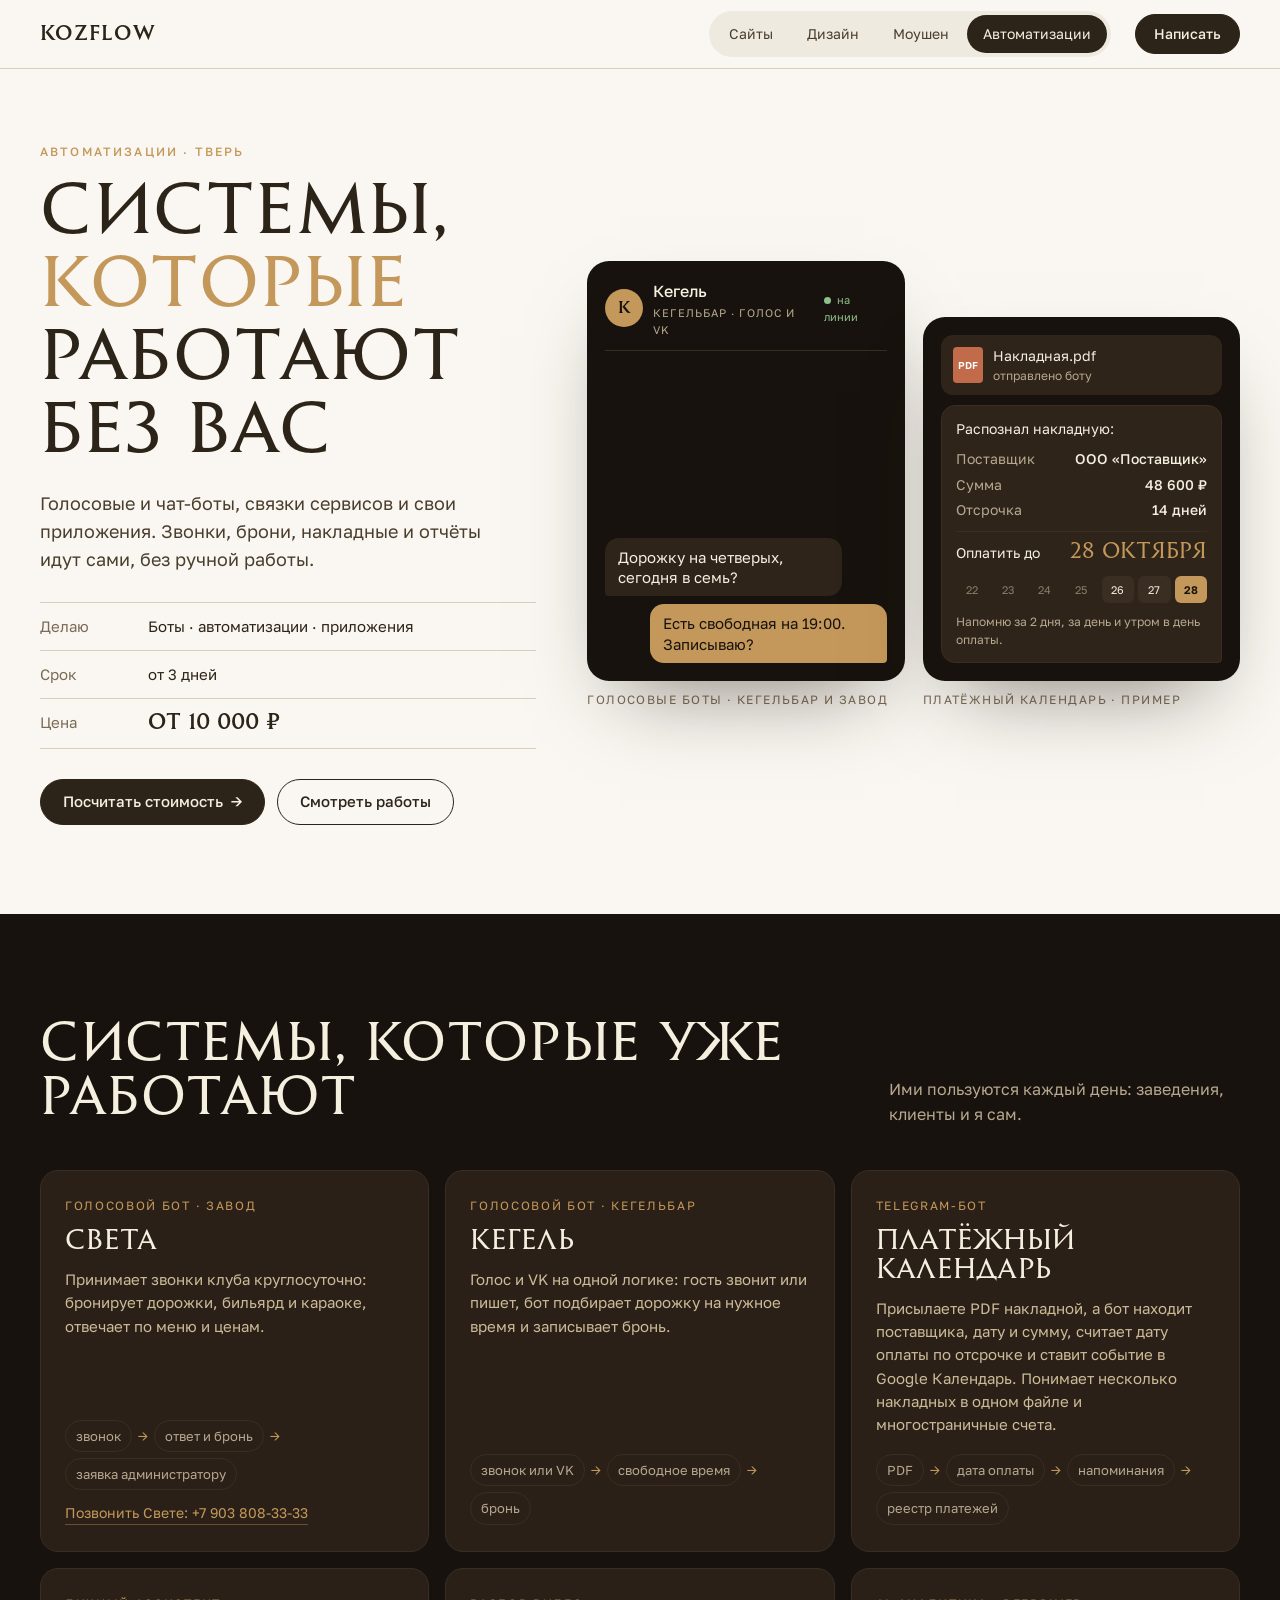
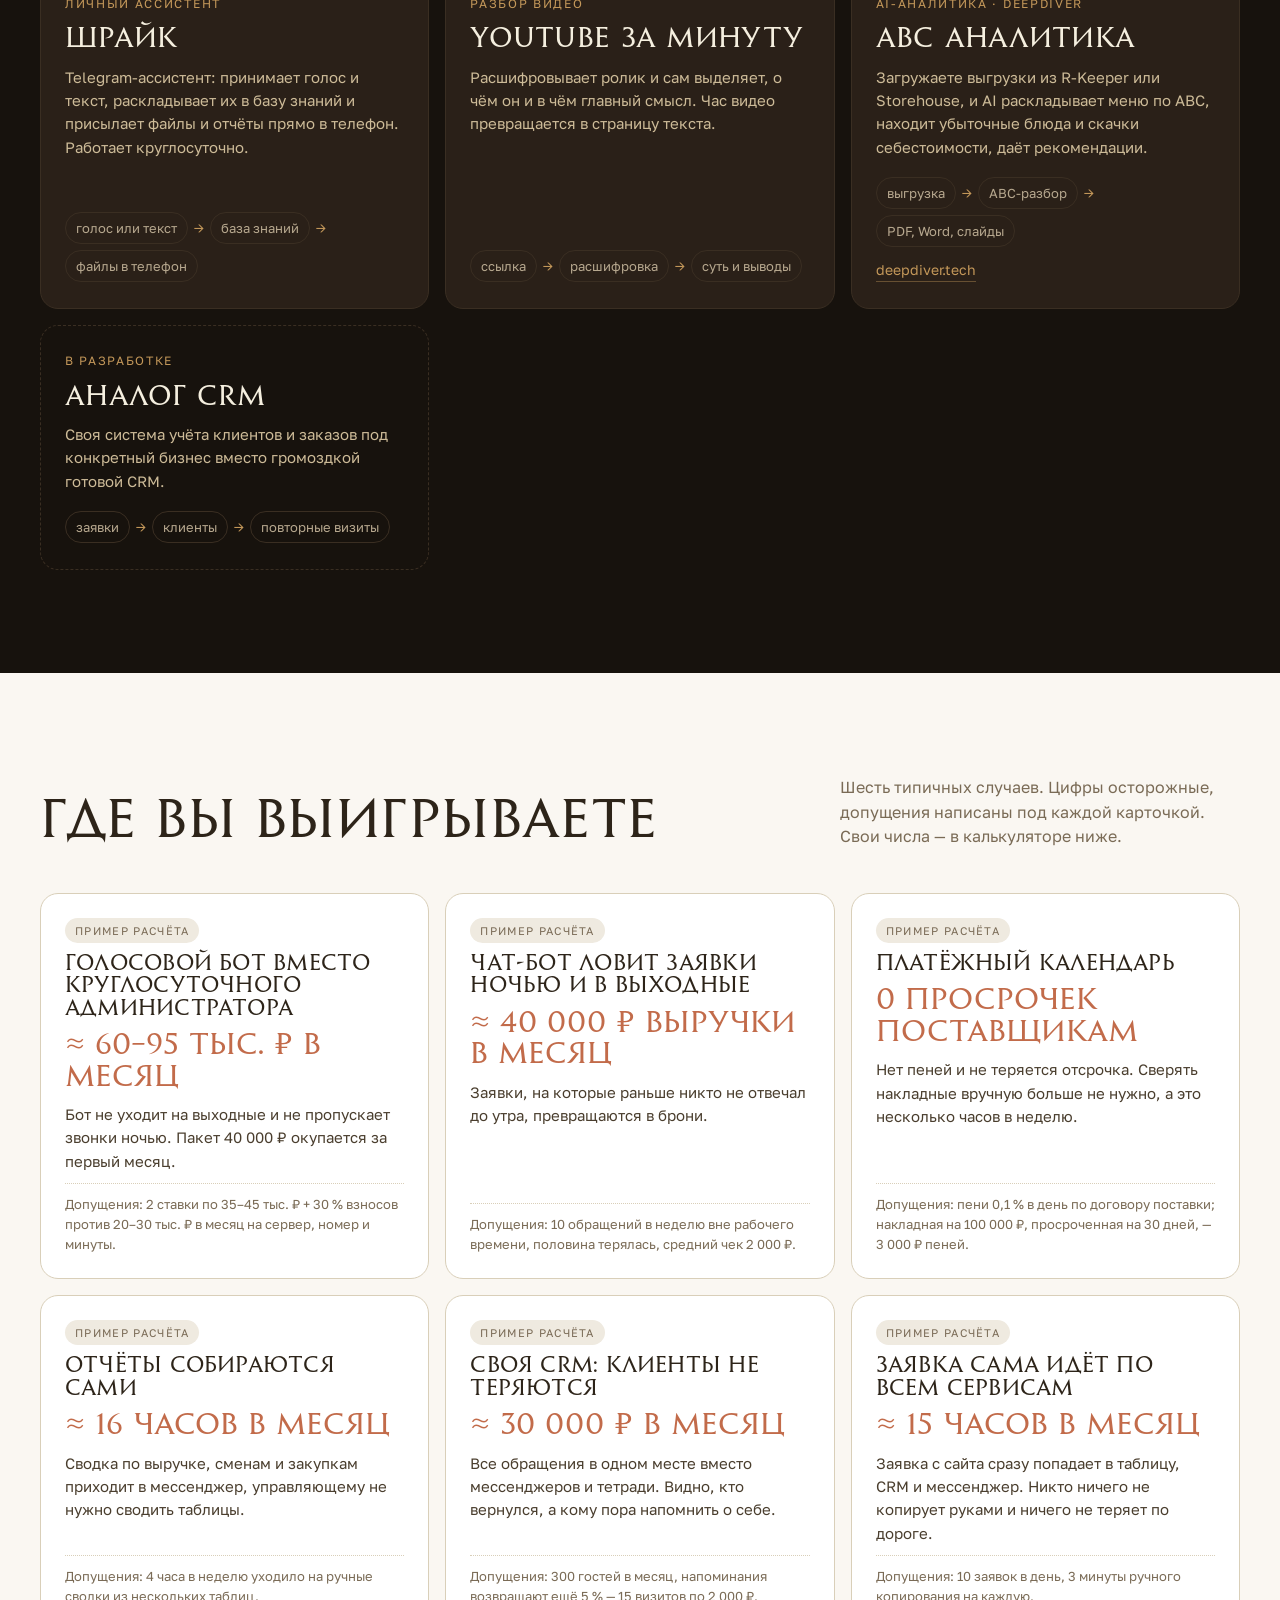
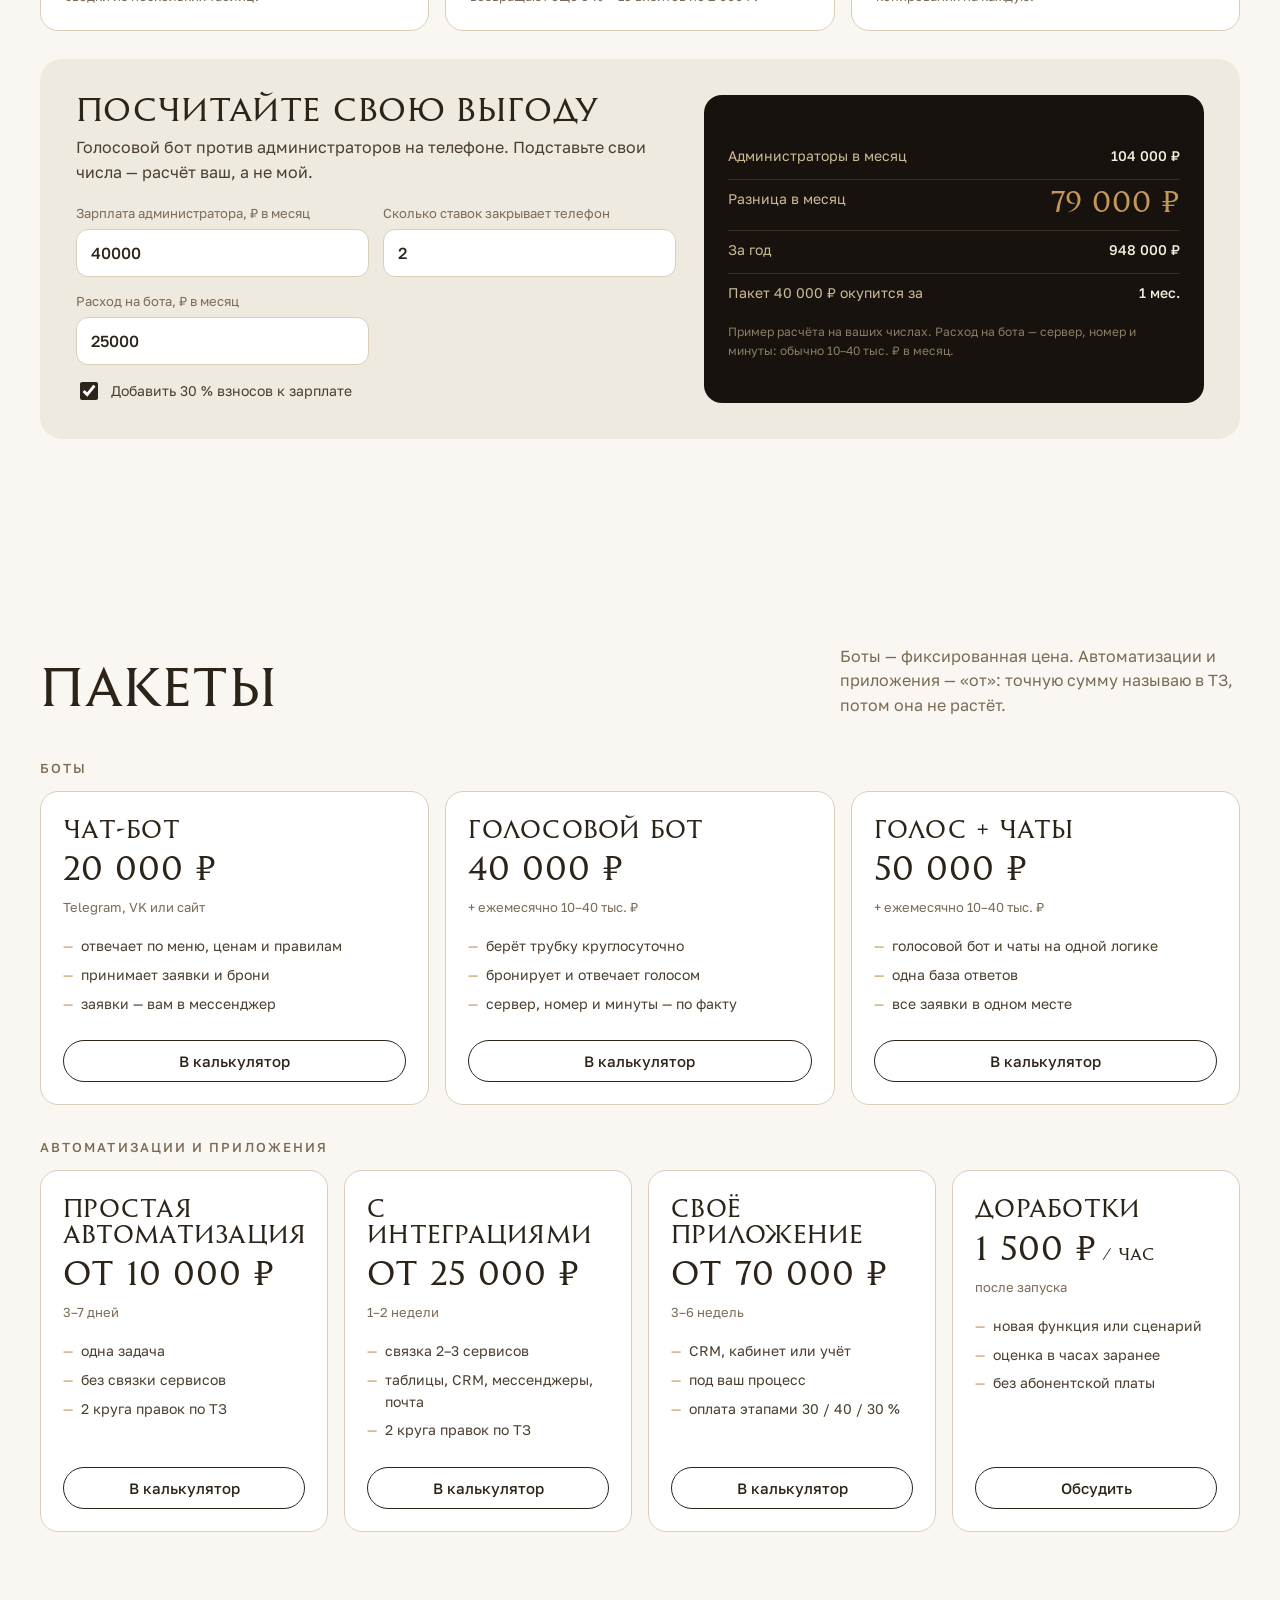
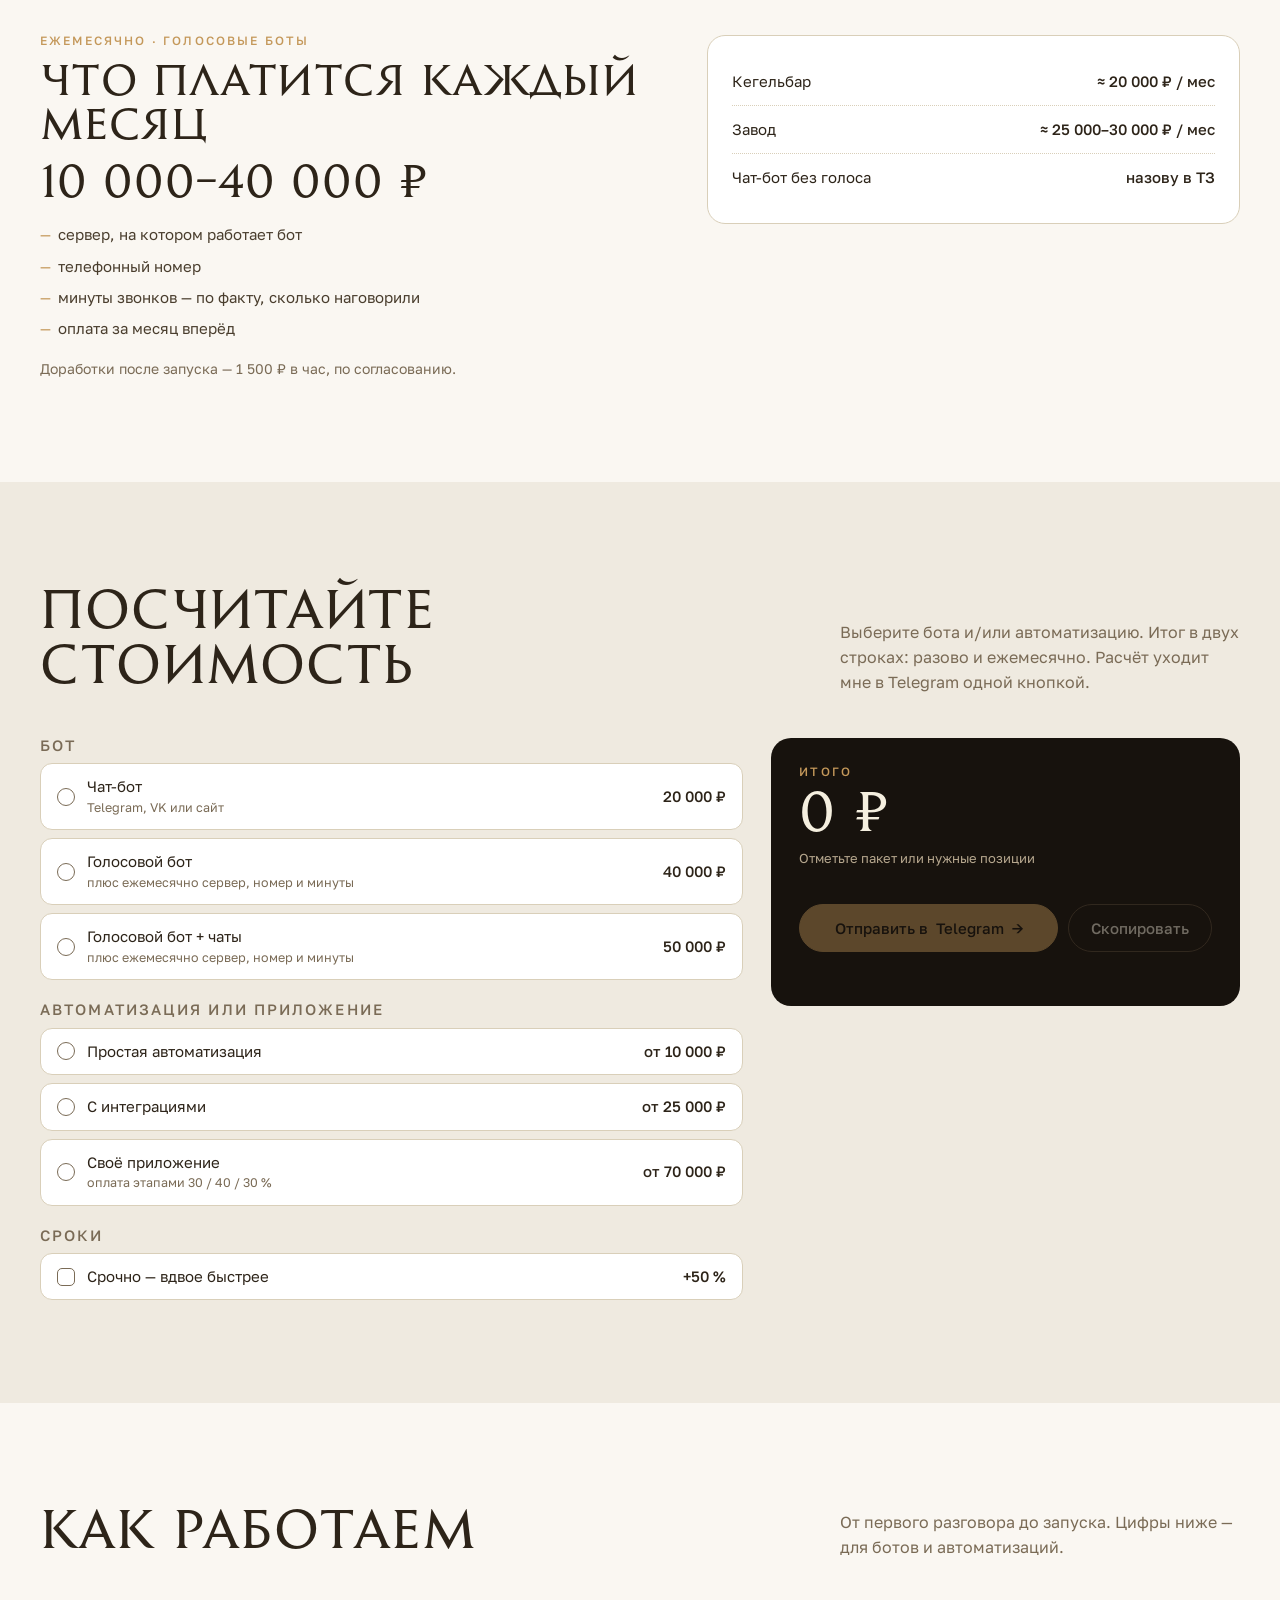
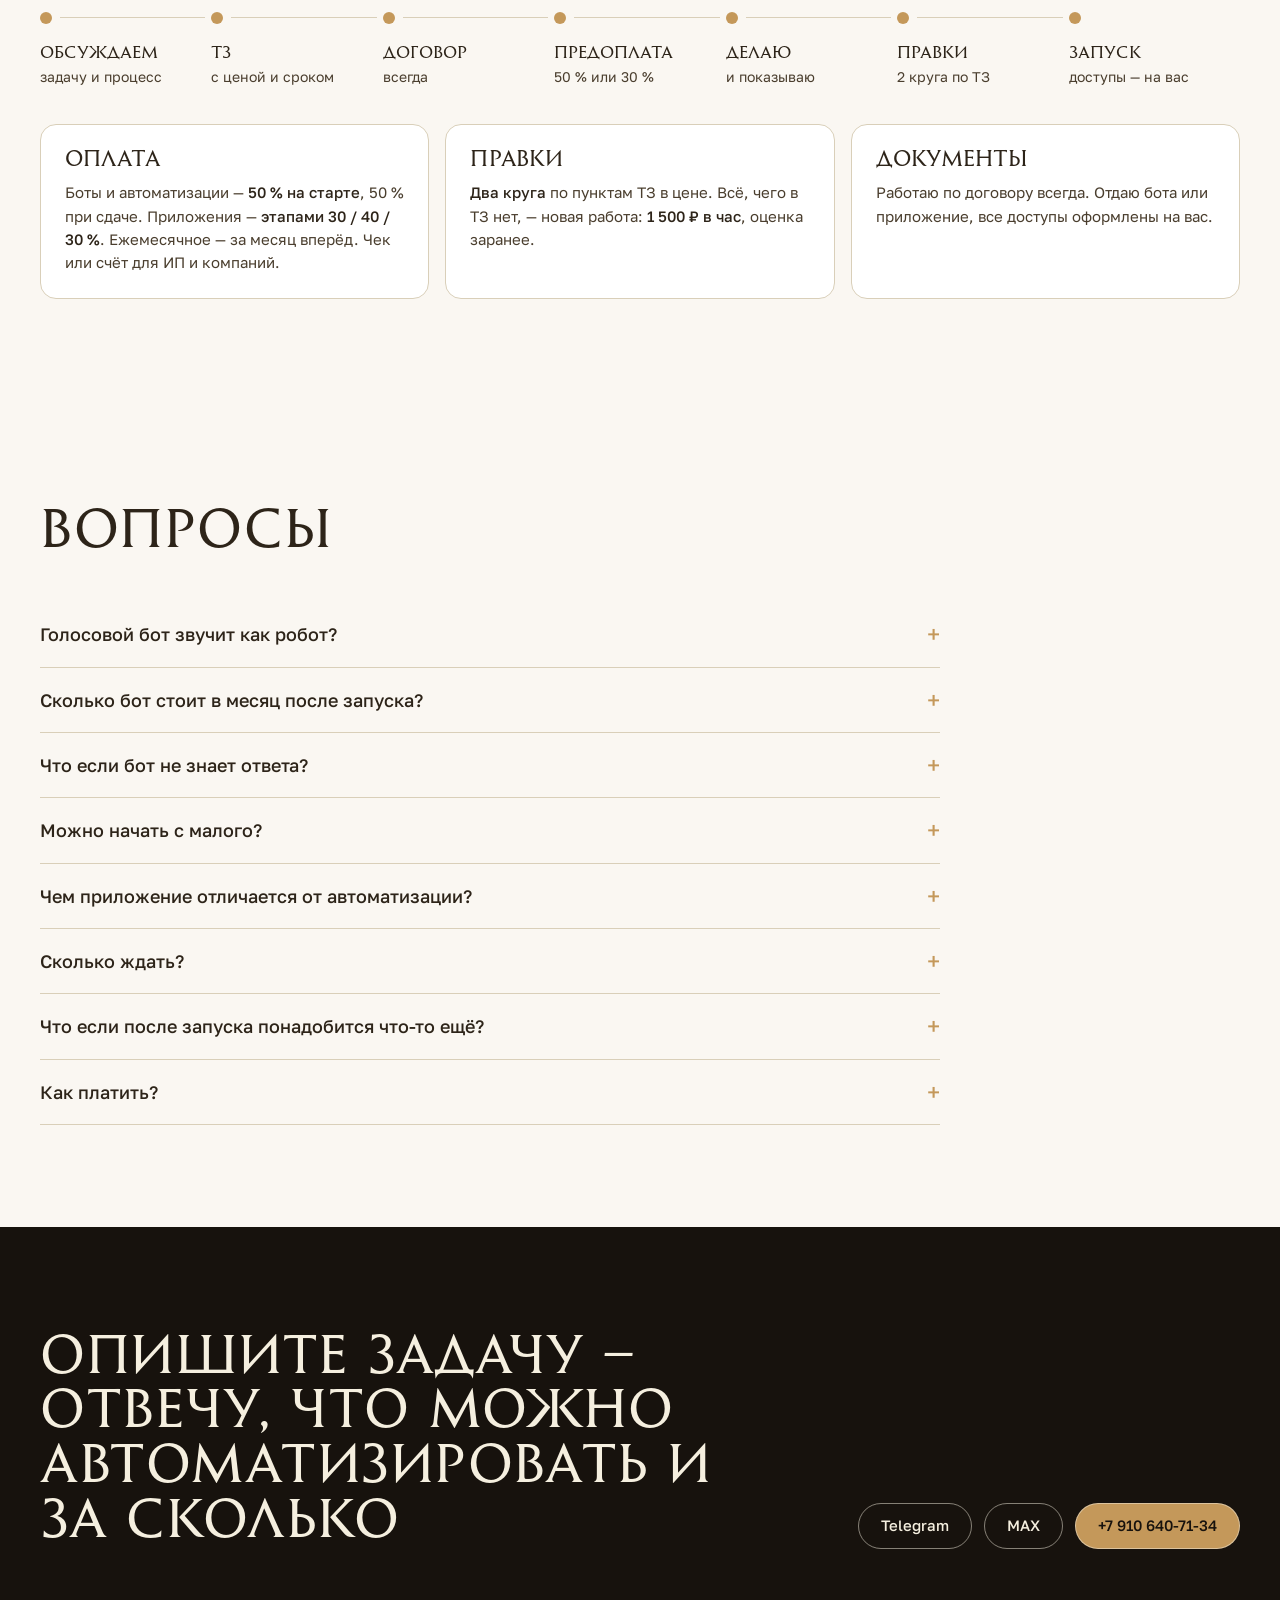
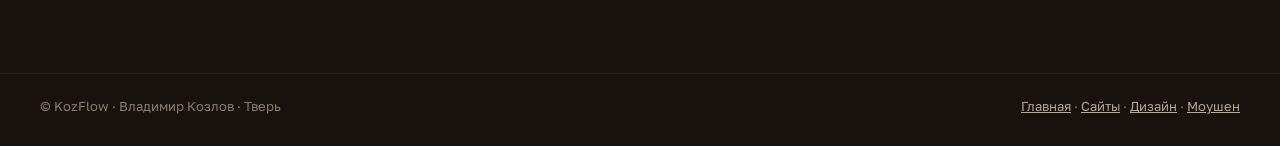
==== avtomatizacii.html @ 2e1e7a7a "feat(avtomatizacii): страница «Автоматизации» - первый экран: паспорт, живая переписка с ботом (Кеге" ====
<!doctype html>
<html lang="ru" class="no-js">
<head>
<meta charset="utf-8">
<meta name="viewport" content="width=device-width,initial-scale=1,viewport-fit=cover">
<title>Боты и автоматизации для бизнеса — KozFlow, Тверь</title>
<meta name="description" content="Чат-бот 20 000 ₽, голосовой бот 40 000 ₽, автоматизации от 10 000 ₽, своё приложение от 70 000 ₽. Примеры работ, расчёт выгоды и калькулятор стоимости.">
<meta name="theme-color" content="#FAF7F2">
<meta property="og:type" content="website">
<meta property="og:title" content="Автоматизации — KozFlow">
<meta property="og:description" content="Голосовые и чат-боты, связки сервисов и свои приложения. Цены и калькулятор.">
<meta property="og:locale" content="ru_RU">
<link rel="canonical" href="https://kozflow.ru/avtomatizacii">
<link rel="icon" href="assets/logo.webp">
<link rel="preconnect" href="https://fonts.googleapis.com">
<link rel="preconnect" href="https://fonts.gstatic.com" crossorigin>
<link rel="stylesheet" href="https://fonts.googleapis.com/css2?family=Golos+Text:wght@400;500;600&display=swap">
<link rel="stylesheet" href="css/price.css">
</head>
<body>

<header class="pg-top"><div class="wrap">
  <a class="pg-logo" href="/">KozFlow</a>
  <nav class="pg-tabs" aria-label="Услуги">
    <a href="/sayty">Сайты</a><a href="/dizayn">Дизайн</a><a href="/moushen">Моушен</a><a href="/avtomatizacii" aria-current="page">Автоматизации</a>
  </nav>
  <a class="btn fill" href="https://t.me/Vovka_Kozisss" target="_blank" rel="noopener">Написать</a>
</div></header>

<main>
<section class="pg-hero"><div class="wrap">
  <div>
    <div class="eyebrow rv">Автоматизации · Тверь</div>
    <h1 class="rv">Системы, <em>которые</em> работают без вас</h1>
    <p class="pg-lead rv">Голосовые и чат-боты, связки сервисов и свои приложения. Звонки, брони, накладные и отчёты идут сами, без ручной работы.</p>
    <dl class="pass rv">
      <div><dt>Делаю</dt><dd>Боты · автоматизации · приложения</dd></div>
      <div><dt>Срок</dt><dd>от 3 дней</dd></div>
      <div><dt>Цена</dt><dd><b>от 10 000 ₽</b></dd></div>
    </dl>
    <div class="pg-cta rv"><a class="btn fill" href="#calc">Посчитать стоимость <span class="ar">→</span></a><a class="btn" href="#works">Смотреть работы</a></div>
  </div>
  <div class="screens rv">
    <div>
      <div class="scr chat" data-chat aria-label="Пример разговора гостя с голосовым ботом">
        <div class="hd"><span class="av">К</span><span><span class="who">Кегель</span><span class="where">Кегельбар · голос и VK</span></span><span class="live">на линии</span></div>
        <div class="msgs" aria-live="off"></div>
<script type="application/json">
[
  { "who": "Кегель", "where": "Кегельбар · голос и VK", "m": [["q", "Дорожку на четверых, сегодня в семь?"], ["a", "Есть свободная на 19:00. Записываю?"], ["q", "Да"], ["a", "Готово! Ждём в 19:00."]] },
  { "who": "Света", "where": "Завод · голосовой бот", "m": [["q", "Бильярд на девять вечера, на двоих?"], ["a", "Стол свободен. Бронирую?"], ["q", "Да, спасибо"], ["a", "Готово, ждём в 21:00."]] }
]
</script>
      </div>
      <div class="scr-cap">Голосовые боты · Кегельбар и Завод</div>
    </div>
    <div>
      <div class="scr cal" aria-label="Пример ответа бота Платёжного календаря">
        <div class="file"><i>PDF</i><span>Накладная.pdf<small>отправлено боту</small></span></div>
        <div class="reply">
          Распознал накладную:
          <dl><dt>Поставщик</dt><dd>ООО «Поставщик»</dd><dt>Сумма</dt><dd>48 600 ₽</dd><dt>Отсрочка</dt><dd>14 дней</dd></dl>
          <div class="due"><span>Оплатить до</span><b>28 октября</b></div>
          <div class="mon"><span>22</span><span>23</span><span>24</span><span>25</span><span class="r">26</span><span class="r">27</span><span class="d">28</span></div>
          <div class="note">Напомню за 2 дня, за день и утром в день оплаты.</div>
        </div>
      </div>
      <div class="scr-cap">Платёжный календарь · пример</div>
    </div>
  </div>
</div></section>

<section class="pg-sec pg-works dark" id="works"><div class="wrap">
  <div class="sec-h"><h2 class="rv">Системы, которые уже работают</h2><p class="rv">Ими пользуются каждый день: заведения, клиенты и я сам.</p></div>
  <div class="wk">
    <article class="rv"><span class="tag">Голосовой бот · Завод</span><h3>Света</h3>
      <p>Принимает звонки клуба круглосуточно: бронирует дорожки, бильярд и караоке, отвечает по меню и ценам.</p>
      <div class="flow"><span>звонок</span><em>→</em><span>ответ и бронь</span><em>→</em><span>заявка администратору</span></div>
      <a class="lnk" href="tel:+79038083333">Позвонить Свете: +7 903 808-33-33</a></article>
    <article class="rv"><span class="tag">Голосовой бот · Кегельбар</span><h3>Кегель</h3>
      <p>Голос и VK на одной логике: гость звонит или пишет, бот подбирает дорожку на нужное время и записывает бронь.</p>
      <div class="flow"><span>звонок или VK</span><em>→</em><span>свободное время</span><em>→</em><span>бронь</span></div></article>
    <article class="rv"><span class="tag">Telegram-бот</span><h3>Платёжный календарь</h3>
      <p>Присылаете PDF накладной, а бот находит поставщика, дату и сумму, считает дату оплаты по отсрочке и ставит событие в Google Календарь. Понимает несколько накладных в одном файле и многостраничные счета.</p>
      <div class="flow"><span>PDF</span><em>→</em><span>дата оплаты</span><em>→</em><span>напоминания</span><em>→</em><span>реестр платежей</span></div></article>
    <article class="rv"><span class="tag">Личный ассистент</span><h3>Шрайк</h3>
      <p>Telegram-ассистент: принимает голос и текст, раскладывает их в базу знаний и присылает файлы и отчёты прямо в телефон. Работает круглосуточно.</p>
      <div class="flow"><span>голос или текст</span><em>→</em><span>база знаний</span><em>→</em><span>файлы в телефон</span></div></article>
    <article class="rv"><span class="tag">Разбор видео</span><h3>YouTube за минуту</h3>
      <p>Расшифровывает ролик и сам выделяет, о чём он и в чём главный смысл. Час видео превращается в страницу текста.</p>
      <div class="flow"><span>ссылка</span><em>→</em><span>расшифровка</span><em>→</em><span>суть и выводы</span></div></article>
    <article class="rv"><span class="tag">AI-аналитика · DeepDiver</span><h3>ABC Аналитика</h3>
      <p>Загружаете выгрузки из R-Keeper или Storehouse, и AI раскладывает меню по ABC, находит убыточные блюда и скачки себестоимости, даёт рекомендации.</p>
      <div class="flow"><span>выгрузка</span><em>→</em><span>ABC-разбор</span><em>→</em><span>PDF, Word, слайды</span></div>
      <a class="lnk" href="https://deepdiver.tech/" target="_blank" rel="noopener">deepdiver.tech</a></article>
    <article class="rv soon"><span class="tag">В разработке</span><h3>Аналог CRM</h3>
      <p>Своя система учёта клиентов и заказов под конкретный бизнес вместо громоздкой готовой CRM.</p>
      <div class="flow"><span>заявки</span><em>→</em><span>клиенты</span><em>→</em><span>повторные визиты</span></div></article>
  </div>
</div></section>

<section class="pg-sec pg-wins" id="wins"><div class="wrap">
  <div class="sec-h"><h2 class="rv">Где вы выигрываете</h2><p class="rv">Шесть типичных случаев. Цифры осторожные, допущения написаны под каждой карточкой. Свои числа — в калькуляторе ниже.</p></div>
  <div class="wins">
    <article class="rv"><span class="ex">пример расчёта</span><h3>Голосовой бот вместо круглосуточного администратора</h3>
      <div class="big">≈ 60–95 тыс. ₽ в месяц</div>
      <p>Бот не уходит на выходные и не пропускает звонки ночью. Пакет 40 000 ₽ окупается за первый месяц.</p>
      <div class="as">Допущения: 2 ставки по 35–45 тыс. ₽ + 30 % взносов против 20–30 тыс. ₽ в месяц на сервер, номер и минуты.</div></article>
    <article class="rv"><span class="ex">пример расчёта</span><h3>Чат-бот ловит заявки ночью и в выходные</h3>
      <div class="big">≈ 40 000 ₽ выручки в месяц</div>
      <p>Заявки, на которые раньше никто не отвечал до утра, превращаются в брони.</p>
      <div class="as">Допущения: 10 обращений в неделю вне рабочего времени, половина терялась, средний чек 2 000 ₽.</div></article>
    <article class="rv"><span class="ex">пример расчёта</span><h3>Платёжный календарь</h3>
      <div class="big">0 просрочек поставщикам</div>
      <p>Нет пеней и не теряется отсрочка. Сверять накладные вручную больше не нужно, а это несколько часов в неделю.</p>
      <div class="as">Допущения: пени 0,1 % в день по договору поставки; накладная на 100 000 ₽, просроченная на 30 дней, — 3 000 ₽ пеней.</div></article>
    <article class="rv"><span class="ex">пример расчёта</span><h3>Отчёты собираются сами</h3>
      <div class="big">≈ 16 часов в месяц</div>
      <p>Сводка по выручке, сменам и закупкам приходит в мессенджер, управляющему не нужно сводить таблицы.</p>
      <div class="as">Допущения: 4 часа в неделю уходило на ручные сводки из нескольких таблиц.</div></article>
    <article class="rv"><span class="ex">пример расчёта</span><h3>Своя CRM: клиенты не теряются</h3>
      <div class="big">≈ 30 000 ₽ в месяц</div>
      <p>Все обращения в одном месте вместо мессенджеров и тетради. Видно, кто вернулся, а кому пора напомнить о себе.</p>
      <div class="as">Допущения: 300 гостей в месяц, напоминания возвращают ещё 5 % — 15 визитов по 2 000 ₽.</div></article>
    <article class="rv"><span class="ex">пример расчёта</span><h3>Заявка сама идёт по всем сервисам</h3>
      <div class="big">≈ 15 часов в месяц</div>
      <p>Заявка с сайта сразу попадает в таблицу, CRM и мессенджер. Никто ничего не копирует руками и ничего не теряет по дороге.</p>
      <div class="as">Допущения: 10 заявок в день, 3 минуты ручного копирования на каждую.</div></article>
  </div>

  <form class="gain rv" id="gain" data-pack="40000" aria-label="Калькулятор выгоды от голосового бота">
    <div>
      <h3>Посчитайте свою выгоду</h3>
      <p style="color:var(--ink-soft)">Голосовой бот против администраторов на телефоне. Подставьте свои числа — расчёт ваш, а не мой.</p>
      <div class="fields">
        <label>Зарплата администратора, ₽ в месяц<input type="number" name="salary" min="0" step="1000" value="40000" inputmode="numeric"></label>
        <label>Сколько ставок закрывает телефон<input type="number" name="rates" min="0" step="0.5" value="2" inputmode="decimal"></label>
        <label>Расход на бота, ₽ в месяц<input type="number" name="bot" min="0" step="1000" value="25000" inputmode="numeric"></label>
        <label class="chk"><input type="checkbox" name="taxes" checked> Добавить 30 % взносов к зарплате</label>
      </div>
    </div>
    <div class="res" aria-live="polite">
      <div><span>Администраторы в месяц</span><b data-out="staff"></b></div>
      <div class="hl"><span>Разница в месяц</span><b data-out="month"></b></div>
      <div><span>За год</span><b data-out="year"></b></div>
      <div><span>Пакет 40 000 ₽ окупится за</span><b data-out="payback"></b></div>
      <small>Пример расчёта на ваших числах. Расход на бота — сервер, номер и минуты: обычно 10–40 тыс. ₽ в месяц.</small>
    </div>
  </form>
</div></section>

<section class="pg-sec pg-packs" id="packs"><div class="wrap">
  <div class="sec-h"><h2 class="rv">Пакеты</h2><p class="rv">Боты — фиксированная цена. Автоматизации и приложения — «от»: точную сумму называю в ТЗ, потом она не растёт.</p></div>
  <h3 class="pack-h first rv">Боты</h3>
  <div class="cards c3">
    <div class="card rv"><h3>Чат-бот</h3><div class="price">20 000 ₽</div><div class="meta">Telegram, VK или сайт</div>
      <ul><li>отвечает по меню, ценам и правилам</li><li>принимает заявки и брони</li><li>заявки — вам в мессенджер</li></ul>
      <a class="btn" href="#calc" data-pick="chatbot">В калькулятор</a></div>
    <div class="card rv"><h3>Голосовой бот</h3><div class="price">40 000 ₽</div><div class="meta">+ ежемесячно 10–40 тыс. ₽</div>
      <ul><li>берёт трубку круглосуточно</li><li>бронирует и отвечает голосом</li><li>сервер, номер и минуты — по факту</li></ul>
      <a class="btn" href="#calc" data-pick="voice">В калькулятор</a></div>
    <div class="card rv"><h3>Голос + чаты</h3><div class="price">50 000 ₽</div><div class="meta">+ ежемесячно 10–40 тыс. ₽</div>
      <ul><li>голосовой бот и чаты на одной логике</li><li>одна база ответов</li><li>все заявки в одном месте</li></ul>
      <a class="btn" href="#calc" data-pick="voicechat">В калькулятор</a></div>
  </div>
  <h3 class="pack-h rv">Автоматизации и приложения</h3>
  <div class="cards">
    <div class="card rv"><h3>Простая автоматизация</h3><div class="price">от 10 000 ₽</div><div class="meta">3–7 дней</div>
      <ul><li>одна задача</li><li>без связки сервисов</li><li>2 круга правок по ТЗ</li></ul>
      <a class="btn" href="#calc" data-pick="simple">В калькулятор</a></div>
    <div class="card rv"><h3>С интеграциями</h3><div class="price">от 25 000 ₽</div><div class="meta">1–2 недели</div>
      <ul><li>связка 2–3 сервисов</li><li>таблицы, CRM, мессенджеры, почта</li><li>2 круга правок по ТЗ</li></ul>
      <a class="btn" href="#calc" data-pick="integ">В калькулятор</a></div>
    <div class="card rv"><h3>Своё приложение</h3><div class="price">от 70 000 ₽</div><div class="meta">3–6 недель</div>
      <ul><li>CRM, кабинет или учёт</li><li>под ваш процесс</li><li>оплата этапами 30 / 40 / 30 %</li></ul>
      <a class="btn" href="#calc" data-pick="app">В калькулятор</a></div>
    <div class="card rv"><h3>Доработки</h3><div class="price">1 500 ₽<small> / час</small></div><div class="meta">после запуска</div>
      <ul><li>новая функция или сценарий</li><li>оценка в часах заранее</li><li>без абонентской платы</li></ul>
      <a class="btn" href="https://t.me/Vovka_Kozisss" target="_blank" rel="noopener">Обсудить</a></div>
  </div>
</div></section>

<section class="pg-sec pg-monthly" id="monthly" style="padding-top:0"><div class="wrap">
  <div class="monthly">
    <div class="rv">
      <div class="eyebrow">Ежемесячно · голосовые боты</div>
      <h2 style="font-size:clamp(30px,3.4vw,46px);margin:14px 0 12px">Что платится каждый месяц</h2>
      <div class="big">10 000–40 000 ₽</div>
      <ul><li>сервер, на котором работает бот</li><li>телефонный номер</li><li>минуты звонков — по факту, сколько наговорили</li><li>оплата за месяц вперёд</li></ul>
      <p class="pg-note">Доработки после запуска — 1 500 ₽ в час, по согласованию.</p>
    </div>
    <div class="ex-list rv">
      <div><span>Кегельбар</span><b>≈ 20 000 ₽ / мес</b></div>
      <div><span>Завод</span><b>≈ 25 000–30 000 ₽ / мес</b></div>
      <div><span>Чат-бот без голоса</span><b>назову в ТЗ</b></div>
    </div>
  </div>
</div></section>

<section class="pg-sec pg-calc" id="calc"><div class="wrap">
  <div class="sec-h"><h2 class="rv">Посчитайте стоимость</h2><p class="rv">Выберите бота и/или автоматизацию. Итог в двух строках: разово и ежемесячно. Расчёт уходит мне в Telegram одной кнопкой.</p></div>
  <div class="calc">
    <div class="calc-opts"></div>
    <aside class="total" aria-label="Итог расчёта"></aside>
  </div>
<script type="application/json" id="calc-config">
{
  "title": "Автоматизации",
  "items": [
    { "id": "chatbot", "group": "Бот", "name": "Чат-бот", "price": 20000, "kind": "package", "note": "Telegram, VK или сайт" },
    { "id": "voice", "group": "Бот", "name": "Голосовой бот", "price": 40000, "kind": "package", "monthly": { "min": 10000, "max": 40000 }, "note": "плюс ежемесячно сервер, номер и минуты" },
    { "id": "voicechat", "group": "Бот", "name": "Голосовой бот + чаты", "price": 50000, "kind": "package", "monthly": { "min": 10000, "max": 40000 }, "note": "плюс ежемесячно сервер, номер и минуты" },
    { "id": "simple", "group": "Автоматизация или приложение", "name": "Простая автоматизация", "price": 10000, "from": true, "kind": "package", "term": "3–7 дней" },
    { "id": "integ", "group": "Автоматизация или приложение", "name": "С интеграциями", "price": 25000, "from": true, "kind": "package", "term": "1–2 недели" },
    { "id": "app", "group": "Автоматизация или приложение", "name": "Своё приложение", "price": 70000, "from": true, "kind": "package", "term": "3–6 недель", "prepay": { "mode": "stages", "stagePct": 30 }, "note": "оплата этапами 30 / 40 / 30 %" },
    { "id": "urgent", "group": "Сроки", "name": "Срочно — вдвое быстрее", "price": 50, "kind": "percent" }
  ],
  "prepay": { "mode": "half" }
}
</script>
</div></section>

<section class="pg-sec pg-how" id="how"><div class="wrap">
  <div class="sec-h"><h2 class="rv">Как работаем</h2><p class="rv">От первого разговора до запуска. Цифры ниже — для ботов и автоматизаций.</p></div>
  <ol class="steps rv" style="padding:0;list-style:none">
    <li><b>Обсуждаем</b>задачу и процесс</li>
    <li><b>ТЗ</b>с ценой и сроком</li>
    <li><b>Договор</b>всегда</li>
    <li><b>Предоплата</b>50 % или 30 %</li>
    <li><b>Делаю</b>и показываю</li>
    <li><b>Правки</b>2 круга по ТЗ</li>
    <li><b>Запуск</b>доступы — на вас</li>
  </ol>
  <div class="trio">
    <div class="rv"><h3>Оплата</h3>Боты и автоматизации — <b>50 % на старте</b>, 50 % при сдаче. Приложения — <b>этапами 30 / 40 / 30 %</b>. Ежемесячное — за месяц вперёд. Чек или счёт для ИП и компаний.</div>
    <div class="rv"><h3>Правки</h3><b>Два круга</b> по пунктам ТЗ в цене. Всё, чего в ТЗ нет, — новая работа: <b>1 500 ₽ в час</b>, оценка заранее.</div>
    <div class="rv"><h3>Документы</h3>Работаю по договору всегда. Отдаю бота или приложение, все доступы оформлены на вас.</div>
  </div>
</div></section>

<section class="pg-sec pg-faq" id="faq"><div class="wrap">
  <div class="sec-h"><h2 class="rv">Вопросы</h2></div>
  <div class="faq rv">
    <details><summary>Голосовой бот звучит как робот?</summary><p>Проще послушать: позвоните Свете, боту Завода, по номеру +7 903 808-33-33. Она отвечает так же, как отвечает гостям каждый день.</p></details>
    <details><summary>Сколько бот стоит в месяц после запуска?</summary><p>Голосовому нужны сервер, номер и минуты звонков: 10–40 тыс. ₽ в месяц, по факту разговоров. У Кегельбара выходит около 20 000 ₽, у Завода 25–30 тыс. Для чат-бота расход меньше, точную цифру назову в ТЗ.</p></details>
    <details><summary>Что если бот не знает ответа?</summary><p>Бот отвечает по базе, которую мы собираем вместе: меню, цены, правила брони. Чего в базе нет, то он не выдумывает, а записывает контакт гостя и передаёт вам.</p></details>
    <details><summary>Можно начать с малого?</summary><p>Да. Простая автоматизация стоит от 10 000 ₽ за одну задачу. Когда она заработает, можно достраивать следующую.</p></details>
    <details><summary>Чем приложение отличается от автоматизации?</summary><p>Автоматизация связывает сервисы, которые у вас уже есть: таблицы, CRM, мессенджеры, почту. Приложение же даёт свою систему с интерфейсом: кабинет, учёт, CRM. Поэтому оно дольше, дороже и оплачивается этапами.</p></details>
    <details><summary>Сколько ждать?</summary><p>Простая автоматизация — 3–7 дней, с интеграциями — 1–2 недели, своё приложение — 3–6 недель. Точный срок пишу в ТЗ.</p></details>
    <details><summary>Что если после запуска понадобится что-то ещё?</summary><p>Доработки стоят 1 500 ₽ в час. Перед работой называю, сколько часов займёт, абонентской платы за них нет.</p></details>
    <details><summary>Как платить?</summary><p>За ботов и автоматизации платите половину на старте и половину при сдаче, за приложение — тремя этапами: 30, 40 и 30 %. Договор заключаем всегда, ежемесячные расходы оплачиваются за месяц вперёд.</p></details>
  </div>
</div></section>

<section class="pg-sec pg-contact dark" id="contact"><div class="wrap">
  <h2 class="rv">Опишите задачу — отвечу, что можно автоматизировать и за сколько</h2>
  <div class="acts rv">
    <a class="btn" href="https://t.me/Vovka_Kozisss" target="_blank" rel="noopener">Telegram</a>
    <a class="btn" href="https://max.ru/u/f9LHodD0cOJoJGpSL33th8fRBsgIyN5HT7tEYYQwDxlcfIcouNZKYDbA02k" target="_blank" rel="noopener">MAX</a>
    <a class="btn gold" href="tel:+79106407134">+7 910 640-71-34</a>
  </div>
</div></section>
</main>

<footer class="pg-foot"><div class="wrap">
  <span>© KozFlow · Владимир Козлов · Тверь</span>
  <span><a href="/">Главная</a> · <a href="/sayty">Сайты</a> · <a href="/dizayn">Дизайн</a> · <a href="/moushen">Моушен</a></span>
</div></footer>

<script type="module" src="js/price.js"></script>
</body>
</html>
---- css/price.css ----
/* price.css — общий каркас страниц услуг (/moushen, /avtomatizacii, /sayty, /dizayn).
   Палитра и шрифт — как у новой главной (hero-v3). Разметка: см. moushen.html. */

@font-face{font-family:'STRome';src:url('../assets/fonts/STRomeTrial-Light.otf') format('opentype');font-weight:300;font-display:swap}
@font-face{font-family:'STRome';src:url('../assets/fonts/STRomeTrial-Regular.otf') format('opentype');font-weight:400;font-display:swap}
@font-face{font-family:'STRome';src:url('../assets/fonts/STRomeTrial-Medium.otf') format('opentype');font-weight:500;font-display:swap}

:root{
  --bg:#FAF7F2; --bg-alt:#EFEAE0; --ink:#2D2419; --ink-soft:#4A3E2E; --ink-mute:#7A6B56; --line:#D9CFB9;
  --gold:#C4985A; --terracotta:#C26B4A; --cream:#F5EFDF; --night:#17120D; --night-2:#2A2018;
  --ease:cubic-bezier(.16,1,.3,1); --pad:clamp(16px,3.2vw,40px); --max:1280px;
  --disp:'STRome',Georgia,serif; --text:'Golos Text',system-ui,-apple-system,'Segoe UI',sans-serif;
}
*,*::before,*::after{box-sizing:border-box}
html{scroll-behavior:smooth;scroll-padding-top:88px}
html,body{overflow-x:clip}
body{margin:0;background:var(--bg);color:var(--ink);font:16px/1.55 var(--text);-webkit-font-smoothing:antialiased}
h1,h2,h3,p,dl,dd,ul,figure{margin:0}
ul{padding:0;list-style:none}
a{color:inherit}
img,video{display:block;max-width:100%}
.wrap{max-width:var(--max);margin:0 auto;padding:0 var(--pad)}
.disp,h1,h2,h3{font-family:var(--disp);font-weight:400;text-transform:uppercase;letter-spacing:.01em;line-height:1.02}
.eyebrow{font:500 12px/1 var(--text);letter-spacing:.18em;text-transform:uppercase;color:var(--gold)}
:focus-visible{outline:2px solid var(--gold);outline-offset:3px}

/* ── кнопки ── */
.btn{display:inline-flex;align-items:center;justify-content:center;gap:8px;min-height:46px;padding:0 22px;border-radius:999px;
  border:1px solid currentColor;background:none;color:inherit;font:500 15px/1 var(--text);text-decoration:none;cursor:pointer;
  transition:background .3s var(--ease),color .3s var(--ease),transform .3s var(--ease),border-color .3s var(--ease)}
.btn:hover{transform:translateY(-2px)}
.btn.fill{background:var(--ink);border-color:var(--ink);color:var(--cream)}
.btn.gold{background:var(--gold);border-color:var(--gold);color:var(--night)}
.btn[disabled]{opacity:.4;pointer-events:none}
.btn .ar{transition:transform .3s var(--ease)}
.btn:hover .ar{transform:translateX(3px)}

/* ── шапка ── */
.pg-top{position:sticky;top:0;z-index:20;background:rgba(250,247,242,.9);-webkit-backdrop-filter:blur(10px);backdrop-filter:blur(10px);border-bottom:1px solid var(--line)}
.pg-top .wrap{display:flex;align-items:center;gap:24px;height:68px}
.pg-logo{font:500 21px/1 var(--disp);letter-spacing:.06em;text-decoration:none;text-transform:uppercase}
.pg-tabs{display:flex;gap:2px;margin-left:auto;padding:4px;border-radius:999px;background:var(--bg-alt)}
.pg-tabs a{padding:8px 16px;border-radius:999px;font-size:14px;color:var(--ink-soft);text-decoration:none;white-space:nowrap;transition:background .3s var(--ease),color .3s var(--ease)}
.pg-tabs a:hover{color:var(--ink)}
.pg-tabs a[aria-current="page"]{background:var(--ink);color:var(--cream)}
.pg-top .btn{min-height:40px;padding:0 18px;font-size:14px}

/* ── первый экран ── */
.pg-hero{padding:clamp(40px,6vw,80px) 0 clamp(56px,7vw,96px)}
.pg-hero .wrap{display:grid;grid-template-columns:minmax(0,.95fr) minmax(0,1.25fr);gap:clamp(32px,4vw,64px);align-items:center}
.pg-hero h1{font-size:clamp(46px,5.6vw,86px);margin:18px 0 0}
.pg-hero h1 em{font-style:normal;color:var(--gold)}
.pg-lead{max-width:470px;margin:22px 0 28px;font-size:18px;color:var(--ink-soft)}
dl.pass{max-width:500px;margin-bottom:30px;border-top:1px solid var(--line)}
dl.pass div{display:grid;grid-template-columns:96px 1fr;gap:12px;padding:12px 0;border-bottom:1px solid var(--line);font-size:15px}
dl.pass dt{color:var(--ink-mute)}
dl.pass dd b{font:500 22px/1.1 var(--disp)}
.pg-cta{display:flex;flex-wrap:wrap;gap:12px}

/* сцена первого экрана: каждый ролик в своей пропорции, без обрезки */
.stage{display:flex;justify-content:flex-end;align-items:flex-end;gap:clamp(14px,1.6vw,22px)}
.stage figure{position:relative;flex:0 0 auto}
.stage .clip{width:100%;height:100%;border-radius:20px;overflow:hidden;background:var(--night-2);box-shadow:0 40px 80px -34px rgba(45,36,25,.55)}
.stage video,.stage img{width:100%;height:100%;object-fit:contain}
.stage figcaption{position:absolute;left:2px;top:calc(100% + 10px);font-size:12px;letter-spacing:.12em;text-transform:uppercase;color:var(--ink-mute);white-space:nowrap}
.stage .tall{height:min(620px,74vh);aspect-ratio:var(--a)}
.stage .tall figcaption{top:auto;bottom:calc(100% + 10px)}
.stage .wide{width:min(340px,24vw);aspect-ratio:var(--a);margin-bottom:10%}

/* ── секции: общее ── */
.pg-sec{padding:clamp(64px,8vw,104px) 0}
.sec-h{display:flex;justify-content:space-between;align-items:flex-end;gap:24px 48px;margin-bottom:clamp(28px,3.4vw,44px)}
.sec-h h2{font-size:clamp(34px,4.2vw,58px)}
.sec-h p{max-width:400px;color:var(--ink-mute)}
.dark{background:var(--night);color:var(--cream)}
.dark .sec-h p{color:#B7A88F}

/* ── работы: ряды одной высоты, ширина по пропорции (flex-grow = w/h) ── */
.pg-works .rows{display:grid;gap:18px}
.pg-works .row{display:flex;gap:18px}
.w{position:relative;flex:calc(var(--a)) 1 0;aspect-ratio:var(--a);min-width:0;border-radius:18px;overflow:hidden;background:var(--night-2);margin:0}
.pg-works .row{align-items:flex-start}
.w video,.w img{position:absolute;inset:0;width:100%;height:100%;object-fit:contain}
.w figcaption{position:absolute;inset:auto 0 0 0;display:flex;justify-content:space-between;align-items:flex-end;gap:12px;padding:48px 18px 16px;
  background:linear-gradient(transparent,rgba(10,7,4,.86));font-size:13px;color:#CDBB98;pointer-events:none}
.w figcaption b{display:block;font:400 21px/1.05 var(--disp);text-transform:uppercase;color:var(--cream)}
.w figcaption .pr{flex:none;font:500 15px/1.2 var(--disp);color:var(--gold);white-space:nowrap}
.play{position:absolute;inset:0;display:none;place-items:center;border:0;background:rgba(10,7,4,.25);color:var(--cream);cursor:pointer;font-size:28px}
.paused .play{display:grid}
.stage .clip{position:relative}
.w.txt{display:flex;flex-direction:column;justify-content:space-between;gap:16px;padding:clamp(22px,2.4vw,32px);background:var(--night-2);border:1px solid #3A2E22}
.w.txt h3{font-size:clamp(24px,2.4vw,34px);color:var(--cream)}
.w.txt p{color:#B7A88F;font-size:15px}
.w.txt .btn{align-self:flex-start;border-color:var(--gold);color:var(--gold)}

/* ── пакеты ── */
.cards{display:grid;grid-template-columns:repeat(var(--cols,4),minmax(0,1fr));gap:16px}
.card{position:relative;display:flex;flex-direction:column;gap:10px;padding:26px 22px 22px;border:1px solid var(--line);border-radius:18px;background:#fff;
  transition:transform .45s var(--ease),box-shadow .45s var(--ease)}
.card:hover{transform:translateY(-6px);box-shadow:0 28px 56px -28px rgba(45,36,25,.28)}
.card h3{font-size:25px}
.card .price{font:400 34px/1 var(--disp)}
.card .meta{font-size:13px;color:var(--ink-mute)}
.card ul{display:grid;gap:7px;margin:8px 0 16px;font-size:14px;color:var(--ink-soft)}
.card li{padding-left:18px;position:relative}
.card li::before{content:'—';position:absolute;left:0;color:var(--gold)}
.card .btn{margin-top:auto;min-height:42px}

/* ── допы ── */
.pg-extras{padding-top:0}
.acc{border-top:1px solid var(--line)}
.acc details{border-bottom:1px solid var(--line)}
.acc summary{display:flex;justify-content:space-between;align-items:baseline;gap:16px;padding:20px 0;cursor:pointer;list-style:none;
  font:400 22px/1.1 var(--disp);text-transform:uppercase}
.acc summary::-webkit-details-marker{display:none}
.acc summary small{font:14px/1.3 var(--text);text-transform:none;color:var(--ink-mute);text-align:right}
.acc summary::after{content:'+';flex:none;font:300 26px/1 var(--text);color:var(--gold);transition:transform .35s var(--ease)}
.acc details[open] summary::after{transform:rotate(45deg)}
.acc summary .t{flex:1}
.lines{display:grid;grid-template-columns:1fr 1fr;gap:0 48px;padding:0 0 22px}
.lines div{display:flex;justify-content:space-between;gap:16px;padding:10px 0;border-bottom:1px dotted var(--line);font-size:15px}
.lines b{font-weight:500;white-space:nowrap}
.pg-note{margin-top:18px;font-size:14px;color:var(--ink-mute)}

/* ── калькулятор ── */
.pg-calc{background:var(--bg-alt)}
.calc{display:grid;grid-template-columns:minmax(0,1.5fr) minmax(0,1fr);gap:28px;align-items:start}
.calc-opts{display:grid;grid-template-columns:minmax(0,1fr);gap:22px}
.calc-group h3{margin-bottom:10px;font-size:15px;font-family:var(--text);font-weight:500;letter-spacing:.14em;color:var(--ink-mute)}
.calc-list{display:grid;gap:8px}
.opt{display:flex;align-items:center;gap:12px;width:100%;padding:13px 16px;border:1px solid var(--line);border-radius:12px;background:#fff;
  font:15px/1.3 var(--text);color:var(--ink);text-align:left;cursor:pointer;transition:border-color .25s,box-shadow .25s}
.opt:hover{border-color:var(--ink-mute)}
.opt .mk{flex:none;width:18px;height:18px;border:1.5px solid var(--ink-mute);border-radius:50%;transition:background .2s,border-color .2s}
.opt.box .mk{border-radius:5px}
.opt .nm{flex:1}
.opt .pr{flex:none;font-weight:500;white-space:nowrap}
.opt[aria-pressed="true"]{border-color:var(--ink);box-shadow:inset 0 0 0 1px var(--ink)}
.opt[aria-pressed="true"] .mk{background:var(--ink);border-color:var(--ink);box-shadow:inset 0 0 0 3px #fff}
.opt-row{display:flex;align-items:center;gap:8px}
.opt-row .opt{flex:1;min-width:0}
.opt .nm{min-width:0;overflow-wrap:anywhere}
.chip[disabled]{opacity:.45;cursor:default}
.qty{display:none;flex:none;align-items:center;border:1px solid var(--line);border-radius:12px;background:#fff;height:46px}
.qty.on{display:flex}
.qty button{width:38px;height:100%;border:0;background:none;font:18px/1 var(--text);color:var(--ink);cursor:pointer}
.qty input{width:48px;border:0;background:none;text-align:center;font:500 15px var(--text);color:var(--ink);-moz-appearance:textfield}
.qty input::-webkit-inner-spin-button,.qty input::-webkit-outer-spin-button{-webkit-appearance:none}
.qty small{padding-right:10px;font-size:12px;color:var(--ink-mute)}
.chips{display:flex;flex-wrap:wrap;gap:8px}
.chip{padding:10px 16px;border:1px solid var(--line);border-radius:999px;background:#fff;font:14px/1 var(--text);color:var(--ink-soft);cursor:pointer}
.chip[aria-pressed="true"]{background:var(--ink);border-color:var(--ink);color:var(--cream)}

.total{position:sticky;top:96px;padding:28px;border-radius:20px;background:var(--night);color:var(--cream)}
.total .sum{margin:8px 0 6px;font:400 clamp(40px,4.4vw,58px)/1 var(--disp);font-variant-numeric:tabular-nums}
.total .hint{min-height:20px;font-size:13px;color:#B7A88F}
.total .tl{display:grid;margin:16px 0 0}
.total .tl div{display:flex;justify-content:space-between;gap:16px;padding:8px 0;border-top:1px solid #3A2E22;font-size:14px;color:#CDBB98}
.total .tl div b{font-weight:500;color:var(--cream);white-space:nowrap}
.total .tl .neg b{color:var(--gold)}
.total .acts{display:grid;grid-template-columns:1fr auto;gap:10px;margin-top:20px}
.total .acts .btn{min-height:48px}
.total .acts .copy{border-color:#5A4A38;color:var(--cream)}
.total .ok{min-height:18px;margin-top:8px;font-size:12px;color:var(--gold)}
.total .more{display:none;margin-top:4px;padding:0;border:0;background:none;color:#B7A88F;font:13px var(--text);text-decoration:underline;cursor:pointer}

/* ── как работаем ── */
.steps{display:grid;grid-template-columns:repeat(7,minmax(0,1fr));margin-bottom:36px}
.steps li{position:relative;padding:40px 14px 0 0;font-size:14px;color:var(--ink-soft)}
.steps li::before{content:'';position:absolute;top:8px;left:0;width:12px;height:12px;border-radius:50%;background:var(--gold)}
.steps li::after{content:'';position:absolute;top:13px;left:20px;right:6px;height:1px;background:var(--line)}
.steps li:last-child::after{display:none}
.steps b{display:block;margin-bottom:4px;font:400 17px/1.1 var(--disp);text-transform:uppercase;color:var(--ink)}
.trio{display:grid;grid-template-columns:repeat(3,minmax(0,1fr));gap:16px}
.trio div{padding:24px;border:1px solid var(--line);border-radius:16px;background:#fff;font-size:15px;color:var(--ink-soft)}
.trio h3{margin-bottom:10px;font-size:22px;color:var(--ink)}
.trio b{color:var(--ink);font-weight:500}

/* ── вопросы ── */
.faq{max-width:900px}
.faq details{border-bottom:1px solid var(--line)}
.faq summary{display:flex;justify-content:space-between;gap:20px;padding:20px 0;cursor:pointer;list-style:none;font:500 18px/1.35 var(--text)}
.faq summary::-webkit-details-marker{display:none}
.faq summary::after{content:'+';flex:none;font:300 24px/1 var(--text);color:var(--gold);transition:transform .35s var(--ease)}
.faq details[open] summary::after{transform:rotate(45deg)}
.faq p{padding:0 40px 22px 0;color:var(--ink-soft)}

/* ── контакт ── */
.pg-contact .wrap{display:flex;justify-content:space-between;align-items:flex-end;gap:32px 48px;flex-wrap:wrap}
.pg-contact h2{max-width:680px;font-size:clamp(34px,4.2vw,60px)}
.pg-contact .acts{display:flex;flex-wrap:wrap;gap:12px}
.pg-contact .btn{border-color:rgba(245,239,223,.5)}
.pg-foot{padding:22px 0 30px;background:var(--night);color:#8C7D66;font-size:13px}
.pg-foot .wrap{display:flex;justify-content:space-between;gap:16px;flex-wrap:wrap;border-top:1px solid #2E241A;padding-top:22px}
.pg-foot a{color:#B7A88F}

/* ── появление: каскад по весу (заголовок → текст → карточки) ── */
.rv{opacity:0;transform:translateY(22px);transition:opacity .9s var(--ease),transform .9s var(--ease);transition-delay:calc(var(--i,0) * 70ms)}
.rv.in{opacity:1;transform:none}
.no-js .rv{opacity:1;transform:none}

/* ── планшет ── */
@media (max-width:1100px){
  .cards{--cols:2}
  .steps{grid-template-columns:repeat(4,minmax(0,1fr));row-gap:28px}
  .steps li:nth-child(4)::after{display:none}
}
@media (max-width:900px){
  .pg-hero .wrap{grid-template-columns:1fr}
  .stage{justify-content:center}
  .calc{grid-template-columns:minmax(0,1fr)}
  .total{top:auto}
}

/* ── телефон ── */
@media (max-width:640px){
  .pg-top .wrap{flex-wrap:wrap;height:auto;gap:10px 16px;padding-top:12px;padding-bottom:10px}
  .pg-top .btn{margin-left:auto}
  .pg-tabs{order:3;width:calc(100% + 2 * var(--pad));margin:0 calc(-1 * var(--pad));padding:4px var(--pad);border-radius:0;background:none;overflow-x:auto;scrollbar-width:none}
  .pg-tabs::-webkit-scrollbar{display:none}
  .pg-tabs a{background:var(--bg-alt)}
  html{scroll-padding-top:120px}
  .sec-h{flex-direction:column;align-items:flex-start;gap:12px}
  h1,h2,h3{overflow-wrap:break-word}
  .sec-h h2,.pg-contact h2{font-size:clamp(28px,8.2vw,34px)}
  .total .lg{display:none}
  .opt-row{flex-wrap:wrap}
  .opt-row .opt{flex:1 1 100%}
  .qty{margin-left:auto}
  .pg-lead{font-size:16px}
  dl.pass div{grid-template-columns:76px 1fr}
  .pg-cta .btn{flex:1 1 auto}

  /* сцена: вертикальный ролик, горизонтальный поверх угла — оба целиком */
  .stage{position:relative;display:block;padding:0 0 18% 0}
  .stage .tall{height:auto;width:66%}
  .stage .wide{position:absolute;right:0;bottom:0;width:62%;margin:0}
  .stage .wide .clip{box-shadow:0 0 0 5px var(--bg),0 30px 60px -30px rgba(45,36,25,.55)}
  .stage .wide figcaption{top:auto;bottom:calc(100% + 8px);left:auto;right:2px}
  .stage .tall figcaption{display:none}

  .pg-works .row{flex-direction:column}
  .w{flex:none;width:100%}
  .w.v{width:78%;margin:0 auto}
  .w.txt{aspect-ratio:auto}
  .cards{--cols:1}
  .lines{grid-template-columns:1fr}
  .acc summary{flex-wrap:wrap}
  .acc summary small{order:3;width:100%;text-align:left}
  .steps{grid-template-columns:1fr;row-gap:0}
  .steps li{padding:0 0 18px 28px}
  .steps li::before{top:5px}
  .steps li::after{top:22px;bottom:2px;left:5px;right:auto;width:1px;height:auto;display:block}
  .steps li:last-child::after{display:none}
  .trio{grid-template-columns:1fr}

  /* итог калькулятора — плашка внизу экрана */
  .total{position:sticky;bottom:0;top:auto;margin:0 calc(-1 * var(--pad));padding:14px var(--pad) calc(14px + env(safe-area-inset-bottom));
    border-radius:18px 18px 0 0;box-shadow:0 -18px 40px -20px rgba(0,0,0,.45)}
  .total .eyebrow{display:none}
  .total .sum{margin:0;font-size:34px}
  .total .tl{display:none}
  .total .hint{min-height:0}
  .total .hint:empty{display:none}
  .total .tl.open{display:grid;max-height:40vh;overflow:auto}
  .total .more{display:inline-block}
  .total .acts{margin-top:10px}
  .faq p{padding-right:0}
}

@media (prefers-reduced-motion:reduce){
  html{scroll-behavior:auto}
  .rv{opacity:1;transform:none;transition:none}
  .btn,.card,.opt{transition:none}
  .btn:hover,.card:hover{transform:none}
}

/* ══ блоки страницы «Автоматизации» (переиспользуемые) ══ */

/* экран-карточка: переписка с ботом и экран Платёжного календаря */
.screens{display:grid;grid-template-columns:minmax(0,1fr) minmax(0,1fr);gap:18px;align-items:end}
.scr{position:relative;border-radius:22px;background:var(--night);color:var(--cream);box-shadow:0 40px 80px -34px rgba(45,36,25,.55);overflow:hidden}
.scr-cap{margin-top:10px;font-size:12px;letter-spacing:.12em;text-transform:uppercase;color:var(--ink-mute)}
.chat{display:flex;flex-direction:column;height:420px;padding:18px}
.chat .hd{display:flex;align-items:center;gap:10px;padding-bottom:12px;border-bottom:1px solid #3A2E22}
.chat .av{display:grid;place-items:center;flex:none;width:38px;height:38px;border-radius:50%;background:var(--gold);color:var(--night);font:500 17px/1 var(--disp)}
.chat .who{display:block;font-weight:500}
.chat .where{display:block;font-size:11px;letter-spacing:.1em;text-transform:uppercase;color:#B7A88F}
.chat .live{margin-left:auto;font-size:11px;color:#8FBF8A}
.chat .live::before{content:"";display:inline-block;width:7px;height:7px;margin-right:6px;border-radius:50%;background:#8FBF8A;animation:pulse 1.6s infinite}
.chat .msgs{display:flex;flex-direction:column;justify-content:flex-end;gap:8px;flex:1;padding-top:14px;overflow:hidden;font-size:15px;line-height:1.35}
.chat .mg{max-width:84%;padding:9px 13px;opacity:0;transform:translateY(10px) scale(.97);transition:opacity .45s var(--ease),transform .6s var(--ease)}
.chat .mg.on{opacity:1;transform:none}
.chat .q{align-self:flex-start;background:#2E241A;border-radius:14px 14px 14px 4px}
.chat .a{align-self:flex-end;background:var(--gold);color:var(--night);border-radius:14px 14px 4px 14px}
.chat .ty{display:flex;gap:4px;padding:12px 14px}
.chat .ty i{width:6px;height:6px;border-radius:50%;background:var(--night);animation:ty 1s infinite}
.chat .ty i:nth-child(2){animation-delay:.15s}.chat .ty i:nth-child(3){animation-delay:.3s}
@keyframes ty{0%,100%{opacity:.3;transform:none}50%{opacity:1;transform:translateY(-3px)}}
@keyframes pulse{0%,100%{opacity:1}50%{opacity:.35}}

.cal{padding:18px;font-size:14px}
.cal .file{display:flex;align-items:center;gap:10px;margin-bottom:10px;padding:10px 12px;border-radius:12px;background:#2E241A}
.cal .file i{display:grid;place-items:center;width:30px;height:36px;border-radius:4px;background:var(--terracotta);color:#fff;font:600 10px/1 var(--text);font-style:normal}
.cal .file small{display:block;color:#B7A88F;font-size:12px}
.cal .reply{padding:12px 14px;border-radius:14px 14px 4px 14px;background:#2E241A;border:1px solid #3A2E22}
.cal dl{display:grid;grid-template-columns:auto 1fr;gap:4px 12px;margin:8px 0 10px}
.cal dt{color:#B7A88F}
.cal dd{text-align:right;font-weight:500}
.cal .due{display:flex;justify-content:space-between;align-items:baseline;padding-top:9px;border-top:1px solid #3A2E22}
.cal .due b{font:400 22px/1 var(--disp);color:var(--gold)}
.cal .mon{display:grid;grid-template-columns:repeat(7,1fr);gap:4px;margin-top:12px;font-size:11px;text-align:center;color:#8C7D66}
.cal .mon span{padding:5px 0;border-radius:6px}
.cal .mon .r{background:#3A2E22;color:var(--cream)}
.cal .mon .d{background:var(--gold);color:var(--night);font-weight:600}
.cal .note{margin-top:10px;font-size:12px;color:#B7A88F}

/* работы без видео: карточки с цепочкой «на входе → на выходе» */
.wk{display:grid;grid-template-columns:repeat(3,minmax(0,1fr));gap:16px}
.wk article{display:flex;flex-direction:column;gap:12px;padding:26px 24px;border:1px solid #3A2E22;border-radius:18px;background:var(--night-2);
  transition:transform .45s var(--ease),border-color .45s var(--ease)}
.wk article:hover{transform:translateY(-5px);border-color:#5A4A38}
.wk .tag{font-size:12px;letter-spacing:.14em;text-transform:uppercase;color:var(--gold)}
.wk h3{font-size:clamp(24px,2.2vw,30px);color:var(--cream)}
.wk p{color:#CDBB98;font-size:15px}
.wk .flow{display:flex;flex-wrap:wrap;align-items:center;gap:6px;margin-top:auto;padding-top:6px;font-size:13px;color:#B7A88F}
.wk .flow span{padding:5px 10px;border:1px solid #3A2E22;border-radius:999px}
.wk .flow em{font-style:normal;color:var(--gold)}
.wk .lnk{align-self:flex-start;font-size:14px;color:var(--gold);text-decoration:none;border-bottom:1px solid rgba(196,152,90,.4)}
.wk article.soon{border-style:dashed;background:none}

/* «Где вы выигрываете» */
.wins{display:grid;grid-template-columns:repeat(3,minmax(0,1fr));gap:16px}
.wins article{display:flex;flex-direction:column;gap:10px;padding:24px;border:1px solid var(--line);border-radius:18px;background:#fff}
.wins .ex{align-self:flex-start;padding:4px 10px;border-radius:999px;background:var(--bg-alt);font-size:11px;letter-spacing:.12em;text-transform:uppercase;color:var(--ink-mute)}
.wins h3{font-size:22px}
.wins .big{font:400 30px/1.05 var(--disp);color:var(--terracotta)}
.wins p{font-size:15px;color:var(--ink-soft)}
.wins .as{margin-top:auto;padding-top:10px;border-top:1px dotted var(--line);font-size:13px;color:var(--ink-mute)}

/* калькулятор выгоды */
.gain{display:grid;grid-template-columns:minmax(0,1.2fr) minmax(0,1fr);gap:28px;margin-top:28px;padding:clamp(22px,3vw,36px);border-radius:22px;background:var(--bg-alt)}
.gain h3{font-size:clamp(26px,2.6vw,34px);margin-bottom:6px}
.gain .fields{display:grid;grid-template-columns:repeat(2,minmax(0,1fr));gap:14px;margin-top:18px}
.gain label{display:grid;gap:6px;font-size:13px;color:var(--ink-mute)}
.gain input[type=number]{width:100%;height:48px;padding:0 14px;border:1px solid var(--line);border-radius:12px;background:#fff;font:500 16px var(--text);color:var(--ink)}
.gain .chk{display:flex;align-items:center;gap:10px;grid-column:1/-1;font-size:14px;color:var(--ink-soft)}
.gain .chk input{width:18px;height:18px;accent-color:var(--ink)}
.gain .res{display:grid;align-content:center;gap:4px;padding:24px;border-radius:18px;background:var(--night);color:var(--cream)}
.gain .res div{display:flex;justify-content:space-between;gap:12px;padding:8px 0;border-top:1px solid #3A2E22;font-size:14px;color:#CDBB98}
.gain .res div:first-of-type{border-top:0}
.gain .res b{font-weight:500;color:var(--cream);white-space:nowrap}
.gain .res .hl b{font:400 30px/1 var(--disp);color:var(--gold)}
.gain .res small{margin-top:8px;font-size:12px;color:#8C7D66}

/* «Ежемесячно» */
.monthly{display:grid;grid-template-columns:minmax(0,1.2fr) minmax(0,1fr);gap:28px;align-items:start}
.monthly .big{font:400 clamp(34px,3.6vw,48px)/1 var(--disp)}
.monthly ul{display:grid;gap:8px;margin-top:16px;font-size:15px;color:var(--ink-soft)}
.monthly li{padding-left:18px;position:relative}
.monthly li::before{content:"—";position:absolute;left:0;color:var(--gold)}
.monthly .ex-list{display:grid;padding:22px 24px;border:1px solid var(--line);border-radius:18px;background:#fff}
.monthly .ex-list div{display:flex;justify-content:space-between;gap:16px;padding:12px 0;border-bottom:1px dotted var(--line);font-size:15px}
.monthly .ex-list div:last-child{border-bottom:0}
.monthly .ex-list b{font-weight:500;white-space:nowrap}
.pack-h{margin:36px 0 16px;font:500 13px/1 var(--text);letter-spacing:.16em;text-transform:uppercase;color:var(--ink-mute)}
.pack-h.first{margin-top:0}
.card .price small{font-size:.5em;letter-spacing:0}
.cards.c3{--cols:3}

@media (max-width:1100px){
  .wk,.wins{grid-template-columns:repeat(2,minmax(0,1fr))}
  .cards.c3{--cols:3}
}
@media (max-width:900px){
  .cards.c3{--cols:1}
}
@media (max-width:900px){
  .gain,.monthly{grid-template-columns:minmax(0,1fr)}
}
@media (max-width:640px){
  .screens{grid-template-columns:minmax(0,1fr)}
  .chat{height:340px}
  .wk,.wins{grid-template-columns:minmax(0,1fr)}
  .gain .fields{grid-template-columns:minmax(0,1fr)}
}
@media (prefers-reduced-motion:reduce){
  .chat .mg{transition:none}
  .chat .live::before,.chat .ty i{animation:none}
  .wk article{transition:none}
}
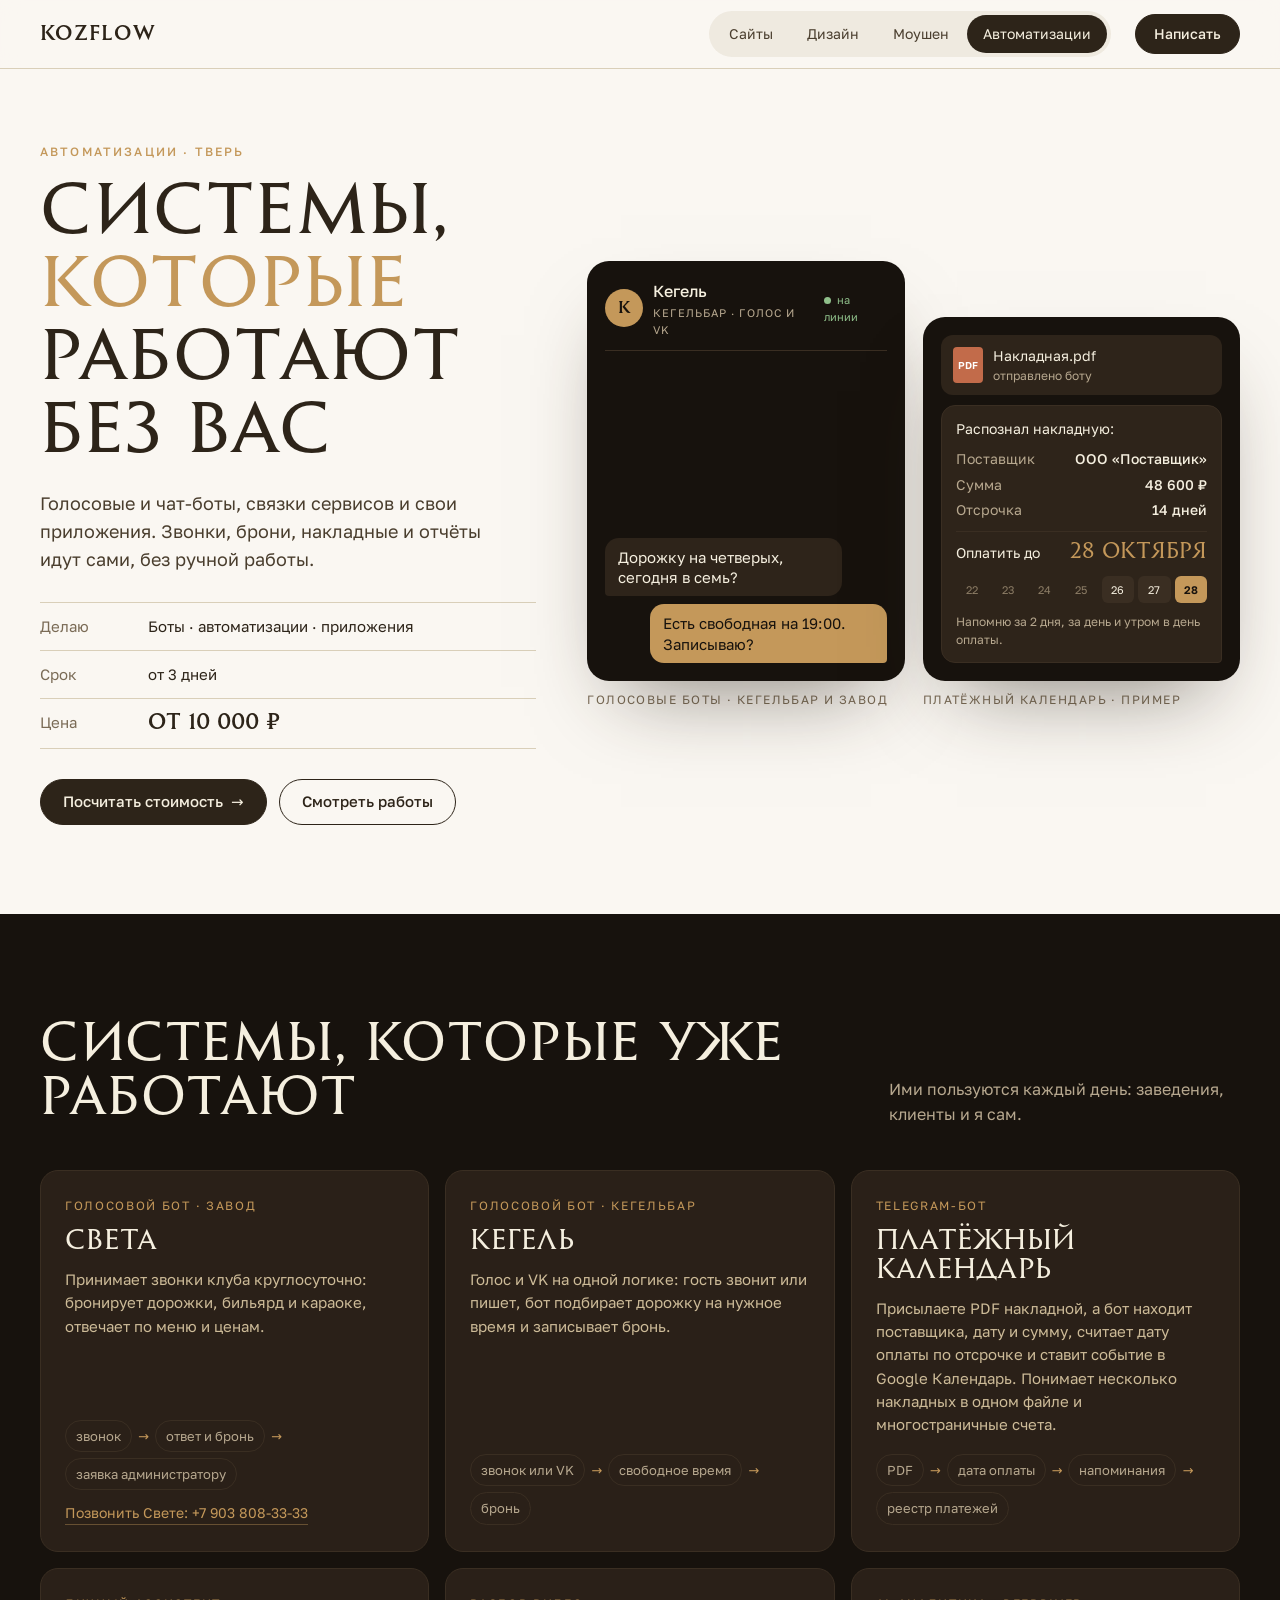
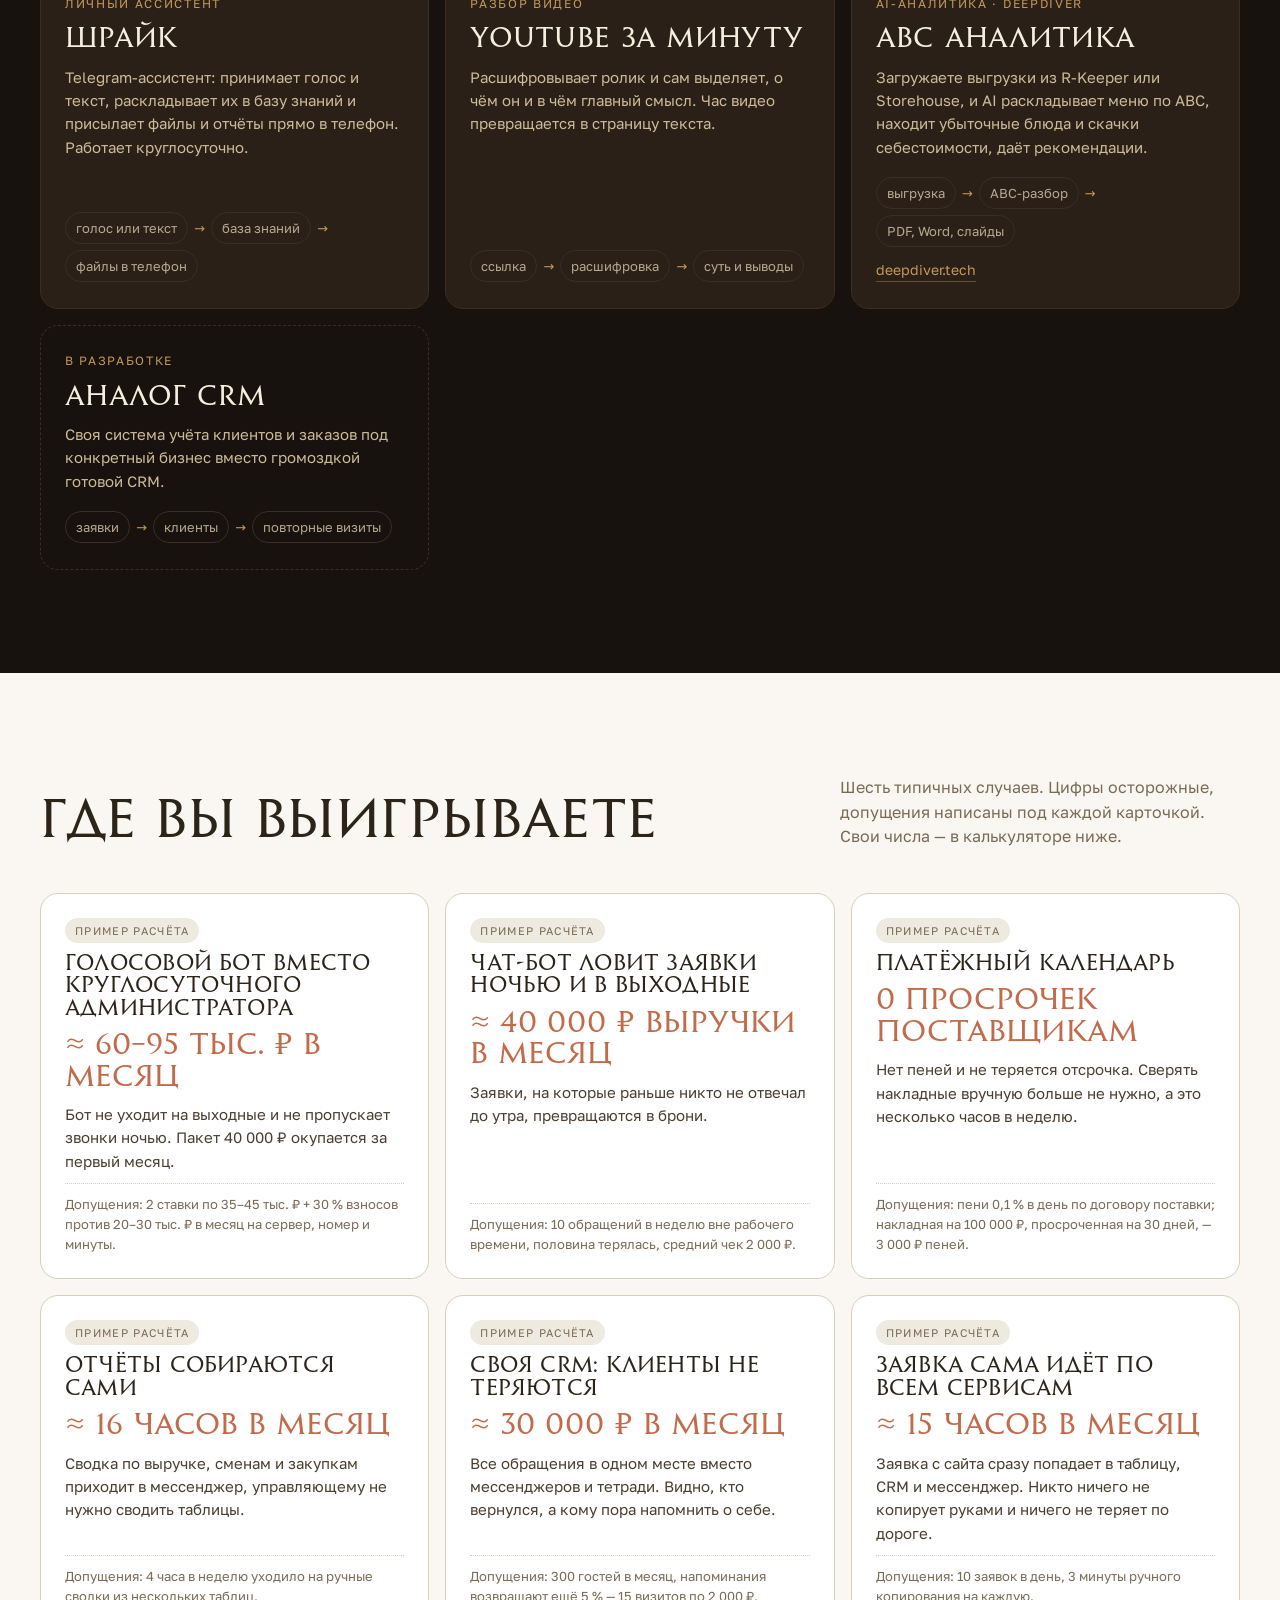
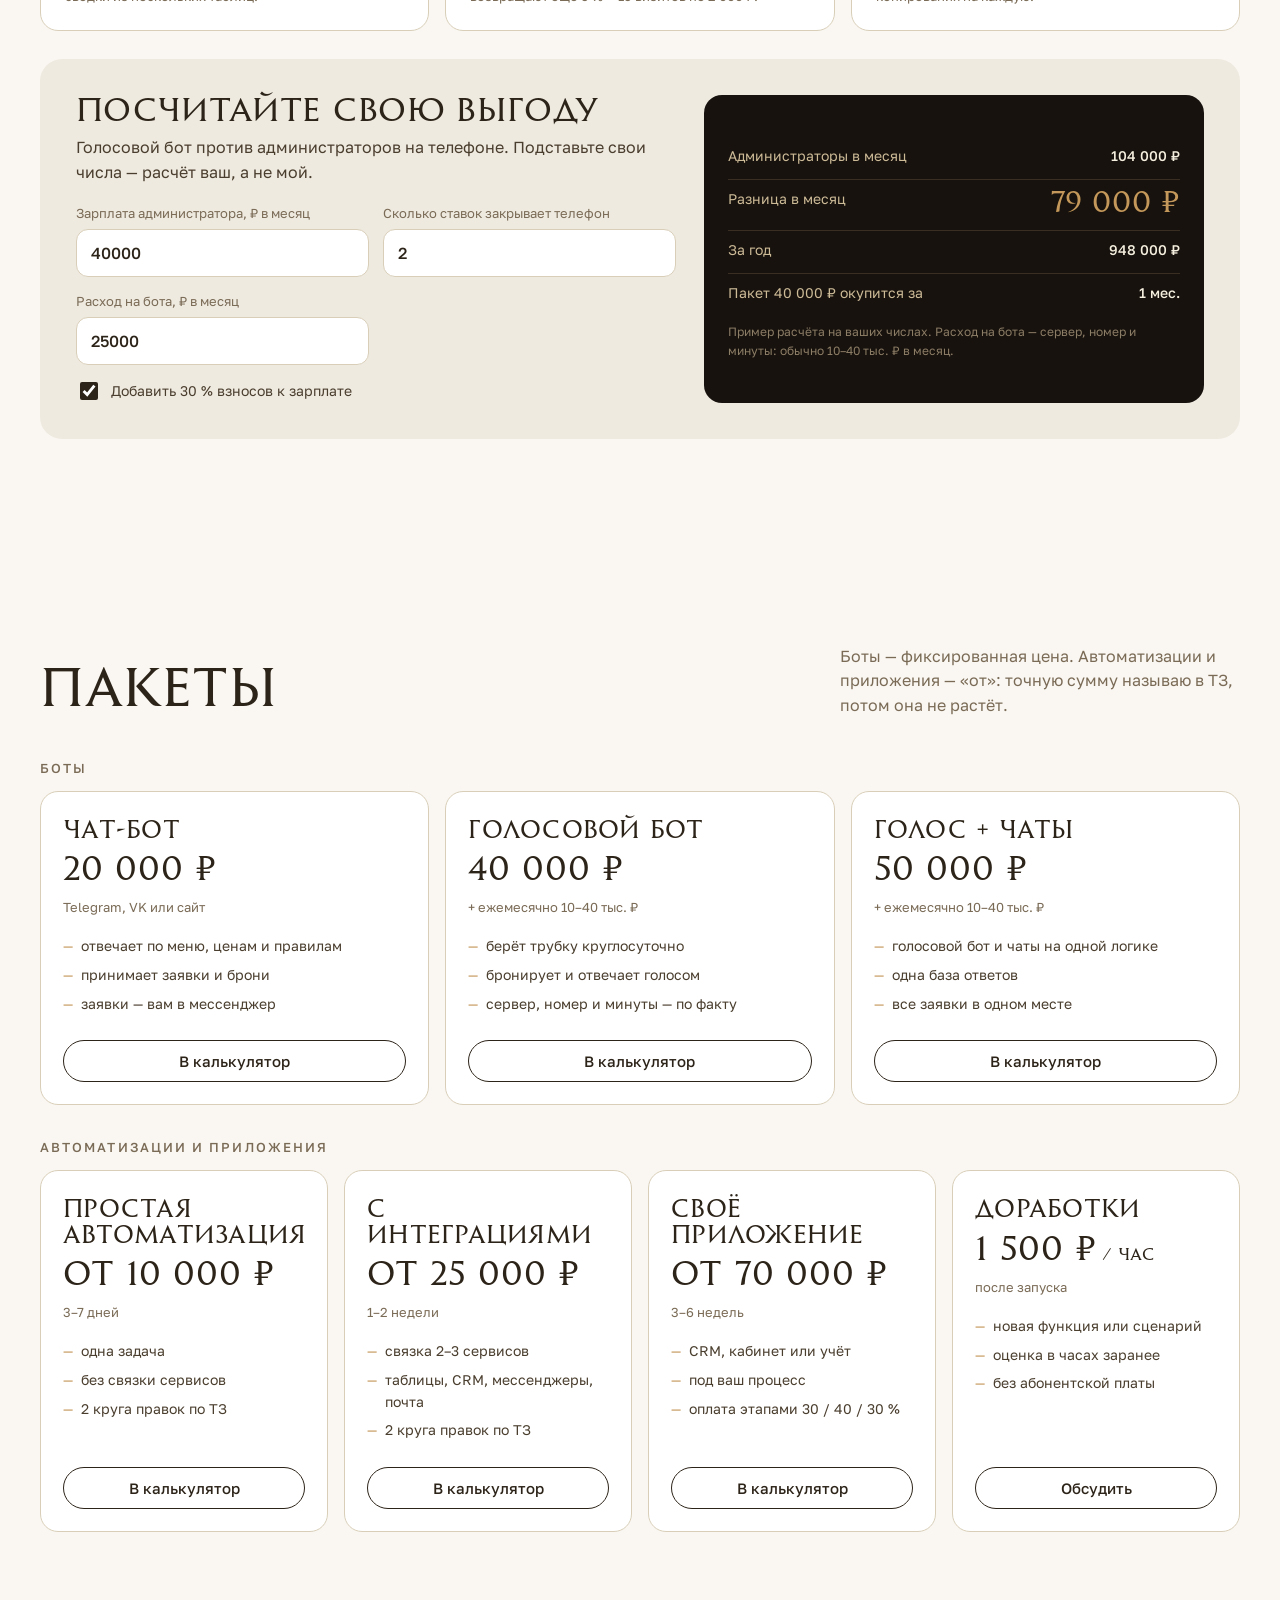
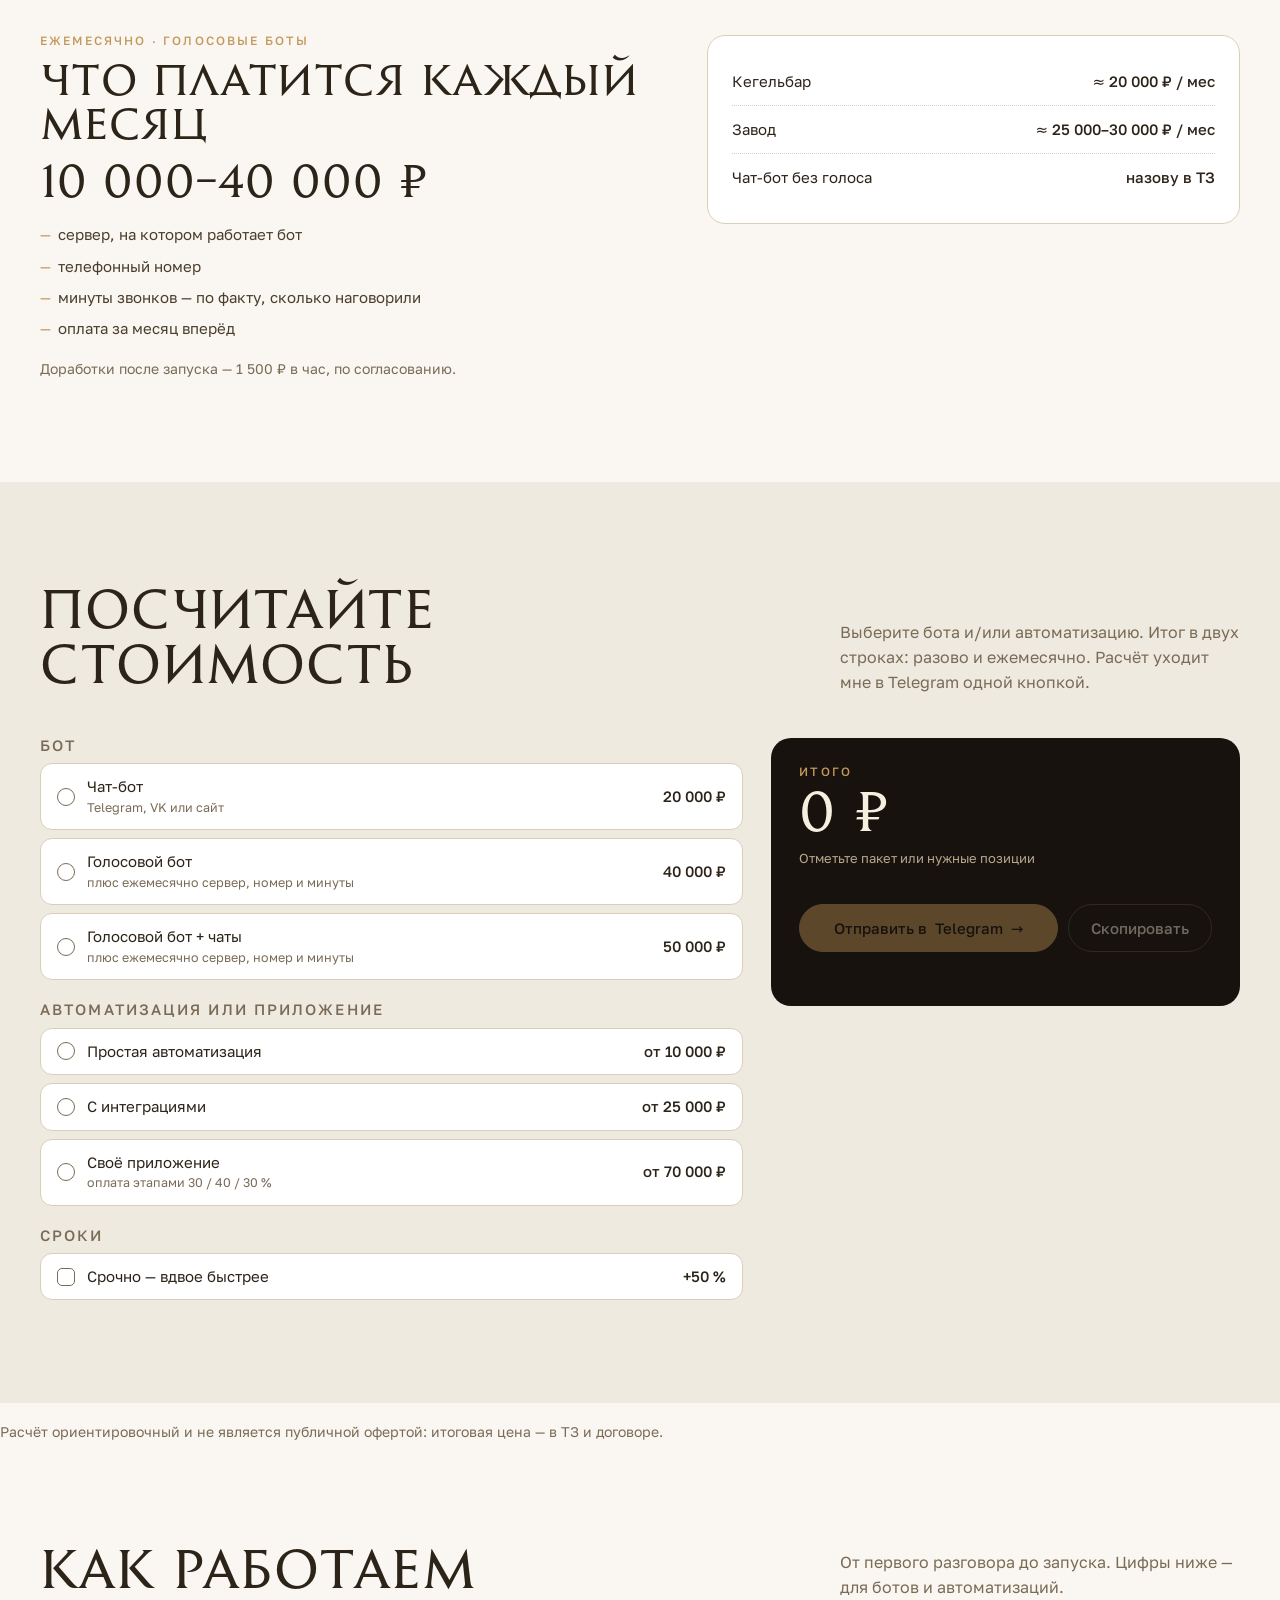
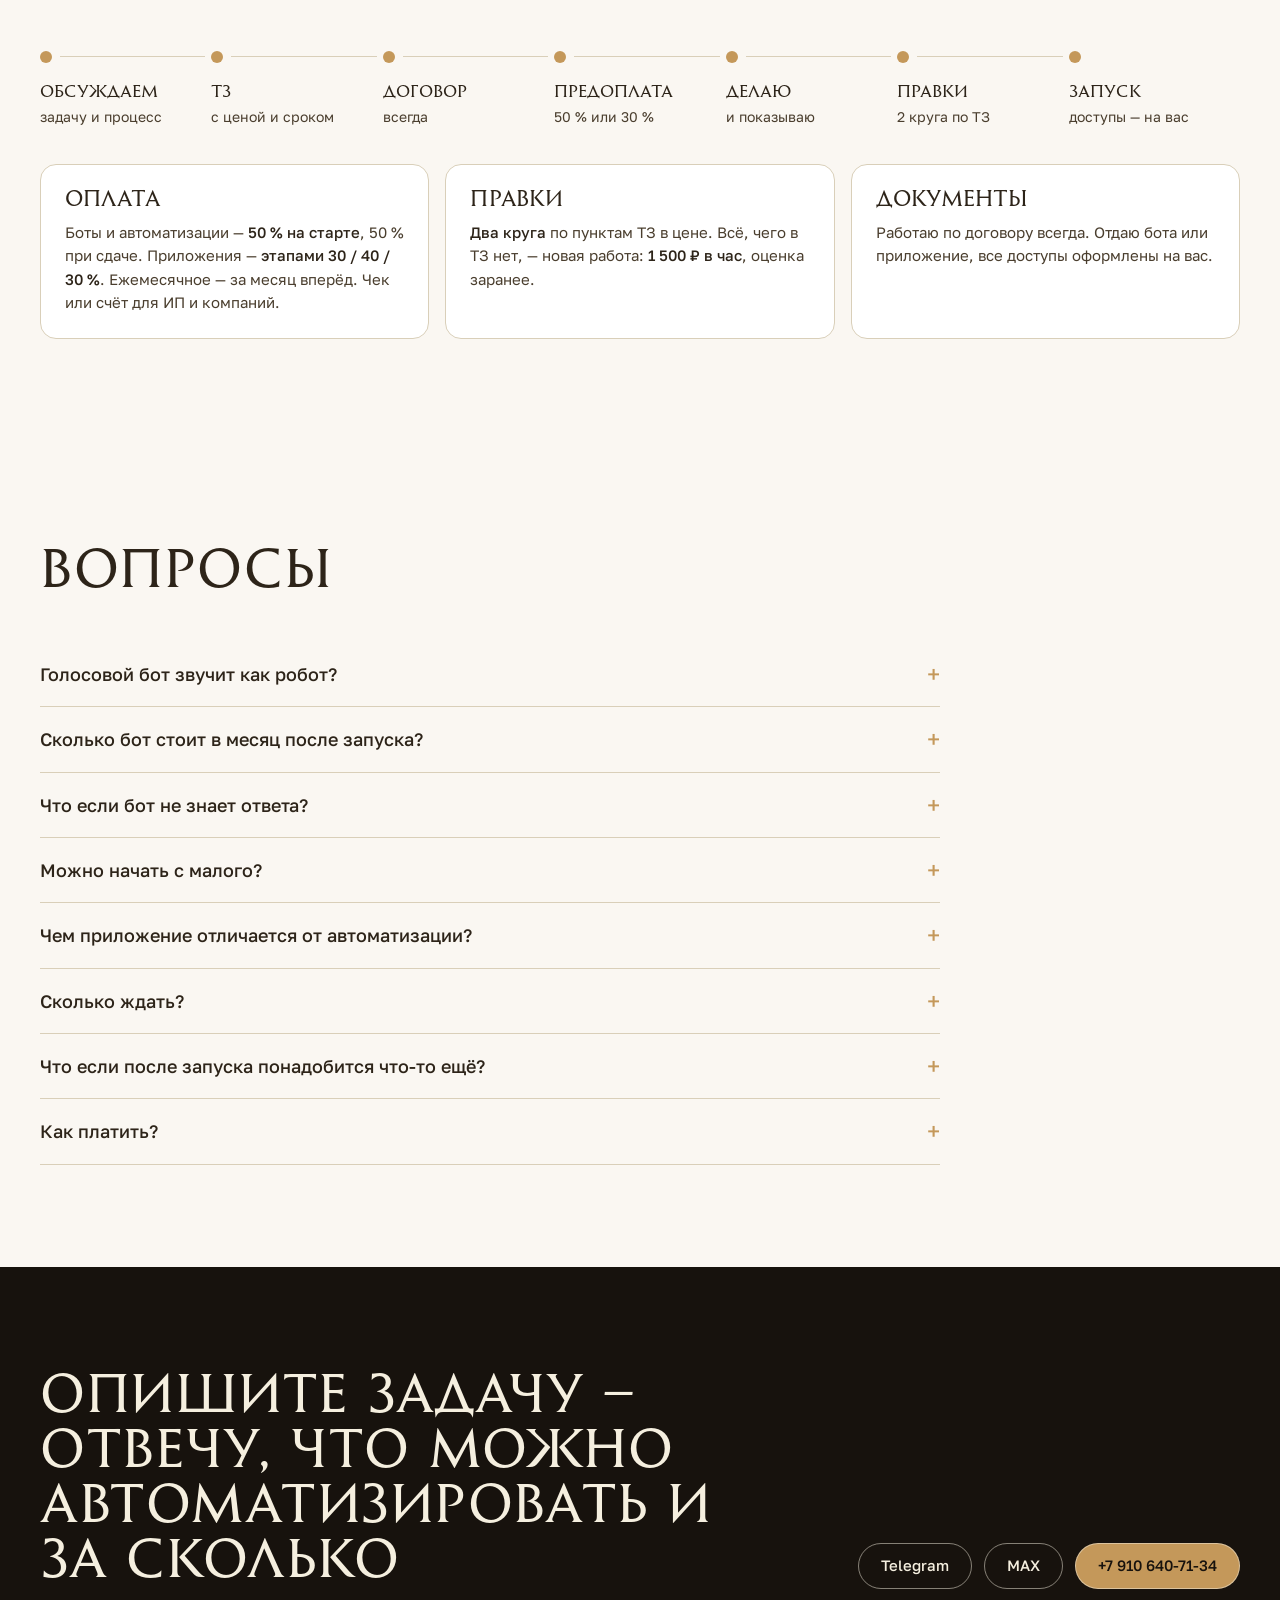
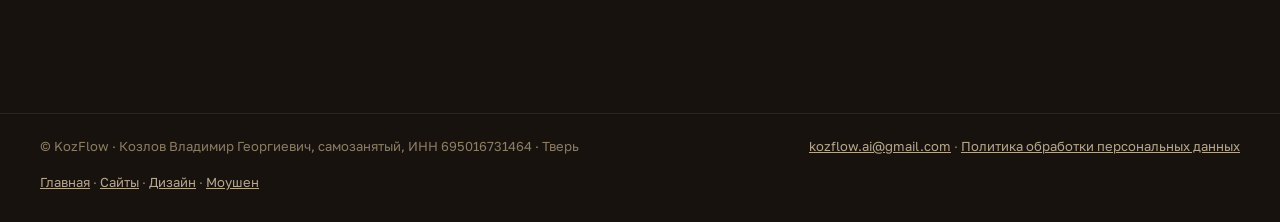
==== commit 2e5b3589: "fix(legal): 152-ФЗ — без форм, реквизиты, политика, всё со своего хостинга Owner decisions 2026-10-2" ====
--- a/avtomatizacii.html
+++ b/avtomatizacii.html
@@ -12,9 +12,6 @@
 <meta property="og:locale" content="ru_RU">
 <link rel="canonical" href="https://kozflow.ru/avtomatizacii">
 <link rel="icon" href="assets/logo.webp">
-<link rel="preconnect" href="https://fonts.googleapis.com">
-<link rel="preconnect" href="https://fonts.gstatic.com" crossorigin>
-<link rel="stylesheet" href="https://fonts.googleapis.com/css2?family=Golos+Text:wght@400;500;600&display=swap">
 <link rel="stylesheet" href="css/price.css">
 </head>
 <body>
@@ -24,7 +21,7 @@
   <nav class="pg-tabs" aria-label="Услуги">
     <a href="/sayty">Сайты</a><a href="/dizayn">Дизайн</a><a href="/moushen">Моушен</a><a href="/avtomatizacii" aria-current="page">Автоматизации</a>
   </nav>
-  <a class="btn fill" href="https://t.me/Vovka_Kozisss" target="_blank" rel="noopener">Написать</a>
+  <a class="btn fill" href="https://t.me/kozflow" target="_blank" rel="noopener">Написать</a>
 </div></header>
 
 <main>
@@ -176,7 +173,7 @@
       <a class="btn" href="#calc" data-pick="app">В калькулятор</a></div>
     <div class="card rv"><h3>Доработки</h3><div class="price">1 500 ₽<small> / час</small></div><div class="meta">после запуска</div>
       <ul><li>новая функция или сценарий</li><li>оценка в часах заранее</li><li>без абонентской платы</li></ul>
-      <a class="btn" href="https://t.me/Vovka_Kozisss" target="_blank" rel="noopener">Обсудить</a></div>
+      <a class="btn" href="https://t.me/kozflow" target="_blank" rel="noopener">Обсудить</a></div>
   </div>
 </div></section>
 
@@ -255,7 +252,7 @@
 <section class="pg-sec pg-contact dark" id="contact"><div class="wrap">
   <h2 class="rv">Опишите задачу — отвечу, что можно автоматизировать и за сколько</h2>
   <div class="acts rv">
-    <a class="btn" href="https://t.me/Vovka_Kozisss" target="_blank" rel="noopener">Telegram</a>
+    <a class="btn" href="https://t.me/kozflow" target="_blank" rel="noopener">Telegram</a>
     <a class="btn" href="https://max.ru/u/f9LHodD0cOJoJGpSL33th8fRBsgIyN5HT7tEYYQwDxlcfIcouNZKYDbA02k" target="_blank" rel="noopener">MAX</a>
     <a class="btn gold" href="tel:+79106407134">+7 910 640-71-34</a>
   </div>
@@ -263,7 +260,8 @@
 </main>
 
 <footer class="pg-foot"><div class="wrap">
-  <span>© KozFlow · Владимир Козлов · Тверь</span>
+  <span>© KozFlow · Козлов Владимир Георгиевич, самозанятый, ИНН 695016731464 · Тверь</span>
+  <span><a href="mailto:kozflow.ai@gmail.com">kozflow.ai@gmail.com</a> · <a href="/politika">Политика обработки персональных данных</a></span>
   <span><a href="/">Главная</a> · <a href="/sayty">Сайты</a> · <a href="/dizayn">Дизайн</a> · <a href="/moushen">Моушен</a></span>
 </div></footer>
 
--- a/css/price.css
+++ b/css/price.css
@@ -4,6 +4,16 @@
 @font-face{font-family:'STRome';src:url('../assets/fonts/STRomeTrial-Light.otf') format('opentype');font-weight:300;font-display:swap}
 @font-face{font-family:'STRome';src:url('../assets/fonts/STRomeTrial-Regular.otf') format('opentype');font-weight:400;font-display:swap}
 @font-face{font-family:'STRome';src:url('../assets/fonts/STRomeTrial-Medium.otf') format('opentype');font-weight:500;font-display:swap}
+/* Golos Text — свои файлы (не Google Fonts): 152-ФЗ, IP посетителя не уходит третьим лицам */
+@font-face{font-family:'Golos Text';src:url('../assets/fonts/golos-text-cyrillic-400.woff2') format('woff2');font-weight:400;font-display:swap;unicode-range:U+0301,U+0400-045F,U+0490-0491,U+04B0-04B1,U+2116}
+@font-face{font-family:'Golos Text';src:url('../assets/fonts/golos-text-latin-ext-400.woff2') format('woff2');font-weight:400;font-display:swap;unicode-range:U+0100-02BA,U+02BD-02C5,U+02C7-02CC,U+02CE-02D7,U+02DD-02FF,U+0304,U+0308,U+0329,U+1D00-1DBF,U+1E00-1E9F,U+1EF2-1EFF,U+2020,U+20A0-20AB,U+20AD-20C0,U+2113,U+2C60-2C7F,U+A720-A7FF}
+@font-face{font-family:'Golos Text';src:url('../assets/fonts/golos-text-latin-400.woff2') format('woff2');font-weight:400;font-display:swap;unicode-range:U+0000-00FF,U+0131,U+0152-0153,U+02BB-02BC,U+02C6,U+02DA,U+02DC,U+0304,U+0308,U+0329,U+2000-206F,U+20AC,U+2122,U+2191,U+2193,U+2212,U+2215,U+FEFF,U+FFFD}
+@font-face{font-family:'Golos Text';src:url('../assets/fonts/golos-text-cyrillic-500.woff2') format('woff2');font-weight:500;font-display:swap;unicode-range:U+0301,U+0400-045F,U+0490-0491,U+04B0-04B1,U+2116}
+@font-face{font-family:'Golos Text';src:url('../assets/fonts/golos-text-latin-ext-500.woff2') format('woff2');font-weight:500;font-display:swap;unicode-range:U+0100-02BA,U+02BD-02C5,U+02C7-02CC,U+02CE-02D7,U+02DD-02FF,U+0304,U+0308,U+0329,U+1D00-1DBF,U+1E00-1E9F,U+1EF2-1EFF,U+2020,U+20A0-20AB,U+20AD-20C0,U+2113,U+2C60-2C7F,U+A720-A7FF}
+@font-face{font-family:'Golos Text';src:url('../assets/fonts/golos-text-latin-500.woff2') format('woff2');font-weight:500;font-display:swap;unicode-range:U+0000-00FF,U+0131,U+0152-0153,U+02BB-02BC,U+02C6,U+02DA,U+02DC,U+0304,U+0308,U+0329,U+2000-206F,U+20AC,U+2122,U+2191,U+2193,U+2212,U+2215,U+FEFF,U+FFFD}
+@font-face{font-family:'Golos Text';src:url('../assets/fonts/golos-text-cyrillic-600.woff2') format('woff2');font-weight:600;font-display:swap;unicode-range:U+0301,U+0400-045F,U+0490-0491,U+04B0-04B1,U+2116}
+@font-face{font-family:'Golos Text';src:url('../assets/fonts/golos-text-latin-ext-600.woff2') format('woff2');font-weight:600;font-display:swap;unicode-range:U+0100-02BA,U+02BD-02C5,U+02C7-02CC,U+02CE-02D7,U+02DD-02FF,U+0304,U+0308,U+0329,U+1D00-1DBF,U+1E00-1E9F,U+1EF2-1EFF,U+2020,U+20A0-20AB,U+20AD-20C0,U+2113,U+2C60-2C7F,U+A720-A7FF}
+@font-face{font-family:'Golos Text';src:url('../assets/fonts/golos-text-latin-600.woff2') format('woff2');font-weight:600;font-display:swap;unicode-range:U+0000-00FF,U+0131,U+0152-0153,U+02BB-02BC,U+02C6,U+02DA,U+02DC,U+0304,U+0308,U+0329,U+2000-206F,U+20AC,U+2122,U+2191,U+2193,U+2212,U+2215,U+FEFF,U+FFFD}
 
 :root{
   --bg:#FAF7F2; --bg-alt:#EFEAE0; --ink:#2D2419; --ink-soft:#4A3E2E; --ink-mute:#7A6B56; --line:#D9CFB9;
@@ -367,6 +377,7 @@
 .pack-h.first{margin-top:0}
 .card .price small{font-size:.5em;letter-spacing:0}
 .cards.c3{--cols:3}
+.cards.c2{--cols:2}
 
 @media (max-width:1100px){
   .wk,.wins{grid-template-columns:repeat(2,minmax(0,1fr))}
@@ -389,3 +400,100 @@
   .chat .live::before,.chat .ty i{animation:none}
   .wk article{transition:none}
 }
+
+/* ══ блоки страницы «Сайты» ══ */
+
+/* первый экран: снимок сайта на компьютере и поверх него — на телефоне */
+.devices{position:relative;padding:0 0 9% 0}
+.devices .desk{width:90%;margin-left:auto;aspect-ratio:16/10;border-radius:16px;overflow:hidden;background:var(--night-2);box-shadow:0 40px 80px -34px rgba(45,36,25,.55)}
+.devices .mob{position:absolute;left:0;bottom:0;width:23%;aspect-ratio:780/1688;border-radius:18px;overflow:hidden;background:var(--night-2);
+  box-shadow:0 0 0 6px var(--bg),0 30px 60px -28px rgba(45,36,25,.6)}
+.devices img{width:100%;height:100%;object-fit:contain}
+.devices figcaption{position:absolute;right:0;bottom:calc(9% - 26px);font-size:12px;letter-spacing:.12em;text-transform:uppercase;color:var(--ink-mute)}
+
+/* работы: карточка сайта — снимок целиком, ниже описание */
+.sites{display:grid;grid-template-columns:repeat(2,minmax(0,1fr));gap:22px}
+.site{display:flex;flex-direction:column;gap:12px;padding:16px 16px 24px;border:1px solid #3A2E22;border-radius:20px;background:var(--night-2)}
+.site .shot{display:block;aspect-ratio:16/10;border-radius:12px;overflow:hidden;background:var(--night)}
+.site .shot img{width:100%;height:100%;object-fit:contain;transition:transform .8s var(--ease)}
+.site .shot:hover img{transform:scale(1.02)}
+.site .body{display:flex;flex-direction:column;gap:10px;padding:4px 8px 0}
+.site .dom{font-size:12px;letter-spacing:.14em;text-transform:uppercase;color:var(--gold)}
+.site h3{font-size:clamp(24px,2.2vw,32px);color:var(--cream)}
+.site p{font-size:15px;color:#CDBB98}
+.site ul{display:grid;gap:5px;font-size:14px;color:#B7A88F}
+.site li{position:relative;padding-left:18px}
+.site li::before{content:"—";position:absolute;left:0;color:var(--gold)}
+.site .foot{display:flex;justify-content:space-between;align-items:baseline;gap:12px;flex-wrap:wrap;margin-top:6px;padding-top:12px;border-top:1px solid #3A2E22}
+.site .foot b{font:400 20px/1.1 var(--disp);color:var(--cream)}
+.site .foot small{display:block;font-size:12px;color:#8C7D66}
+.site .foot a{font-size:14px;color:var(--gold);text-decoration:none;border-bottom:1px solid rgba(196,152,90,.4)}
+
+/* документы и поддержка — сетка коротких пунктов */
+.pts{display:grid;grid-template-columns:repeat(3,minmax(0,1fr));gap:14px}
+.pts div{padding:20px;border:1px solid var(--line);border-radius:14px;background:#fff;font-size:14px;color:var(--ink-soft)}
+.pts b{display:block;margin-bottom:6px;font:400 18px/1.15 var(--disp);text-transform:uppercase;color:var(--ink)}
+.pg-sub{margin:44px 0 18px;font-size:clamp(26px,2.8vw,38px)}
+
+@media (max-width:900px){
+  .sites{grid-template-columns:minmax(0,1fr)}
+  .pts{grid-template-columns:repeat(2,minmax(0,1fr))}
+}
+@media (max-width:640px){
+  .cards.c2{--cols:1}
+  .pts{grid-template-columns:minmax(0,1fr)}
+  .devices .mob{width:30%}
+}
+@media (prefers-reduced-motion:reduce){
+  .site .shot img{transition:none}
+}
+
+/* ══ блоки страницы «Дизайн» ══ */
+
+/* первый экран: веер из трёх макетов, при наведении расходится */
+.fan{position:relative;width:100%;max-width:640px;margin-left:auto;aspect-ratio:5/4}
+.fan .f{position:absolute;width:44%;aspect-ratio:3/4;border-radius:16px;overflow:hidden;background:var(--night-2);
+  box-shadow:0 40px 80px -34px rgba(45,36,25,.55);transition:transform .7s var(--ease)}
+.fan img{width:100%;height:100%;object-fit:cover}
+.fan .f1{left:0;top:13%;transform:rotate(-7deg)}
+.fan .f2{left:27%;top:0;width:46%;z-index:2;box-shadow:0 0 0 6px var(--bg),0 40px 80px -30px rgba(45,36,25,.6)}
+.fan .f3{right:0;top:15%;transform:rotate(6deg)}
+.fan:hover .f1{transform:rotate(-10deg) translateX(-4%)}
+.fan:hover .f3{transform:rotate(9deg) translateX(4%)}
+.fan figcaption{position:absolute;right:0;bottom:0;font-size:12px;letter-spacing:.12em;text-transform:uppercase;color:var(--ink-mute)}
+
+/* работы: остальные макеты — лентой-кладкой под кнопкой */
+.all-works{margin-top:28px}
+.all-works summary{list-style:none;cursor:pointer;border-color:var(--gold);color:var(--gold)}
+.all-works summary::-webkit-details-marker{display:none}
+.all-works[open] summary{display:none}
+.mason{columns:4 220px;column-gap:14px}
+.mason img{width:100%;height:auto;margin:0 0 14px;border-radius:12px;break-inside:avoid;background:var(--night-2)}
+.works-foot{margin-top:24px;color:#B7A88F}
+.works-foot a{color:var(--gold)}
+.card .btn{margin-top:auto}
+
+@media (max-width:640px){
+  .fan .f{width:47%}
+  .fan .f2{left:26.5%;width:49%}
+  .mason{columns:2;column-gap:10px}
+  .mason img{margin-bottom:10px}
+}
+@media (prefers-reduced-motion:reduce){
+  .fan .f{transition:none}
+}
+
+/* «Дизайн»: подпись под макетом, а не поверх — у афиш внизу даты и условия */
+.pg-works.cap .w{aspect-ratio:auto;overflow:visible;border-radius:0;background:none}
+.pg-works.cap .w img{position:static;height:auto;aspect-ratio:var(--a);border-radius:14px;background:var(--night-2)}
+.pg-works.cap .w figcaption{position:static;padding:12px 2px 0;background:none}
+.pg-works.cap .w figcaption b{font-size:19px}
+@media (max-width:640px){
+  .pg-works.cap .rows{grid-template-columns:repeat(2,minmax(0,1fr));grid-auto-flow:dense;gap:22px 12px}
+  .pg-works.cap .row{display:contents}
+  .pg-works.cap .w{width:auto}
+  .pg-works.cap .w.wide{grid-column:span 2}
+  .pg-works.cap .w figcaption{flex-direction:column;align-items:flex-start;gap:2px;padding-top:8px;font-size:12px}
+  .pg-works.cap .w figcaption b{font-size:16px}
+  .pg-works.cap .w figcaption .pr{font-size:13px}
+}
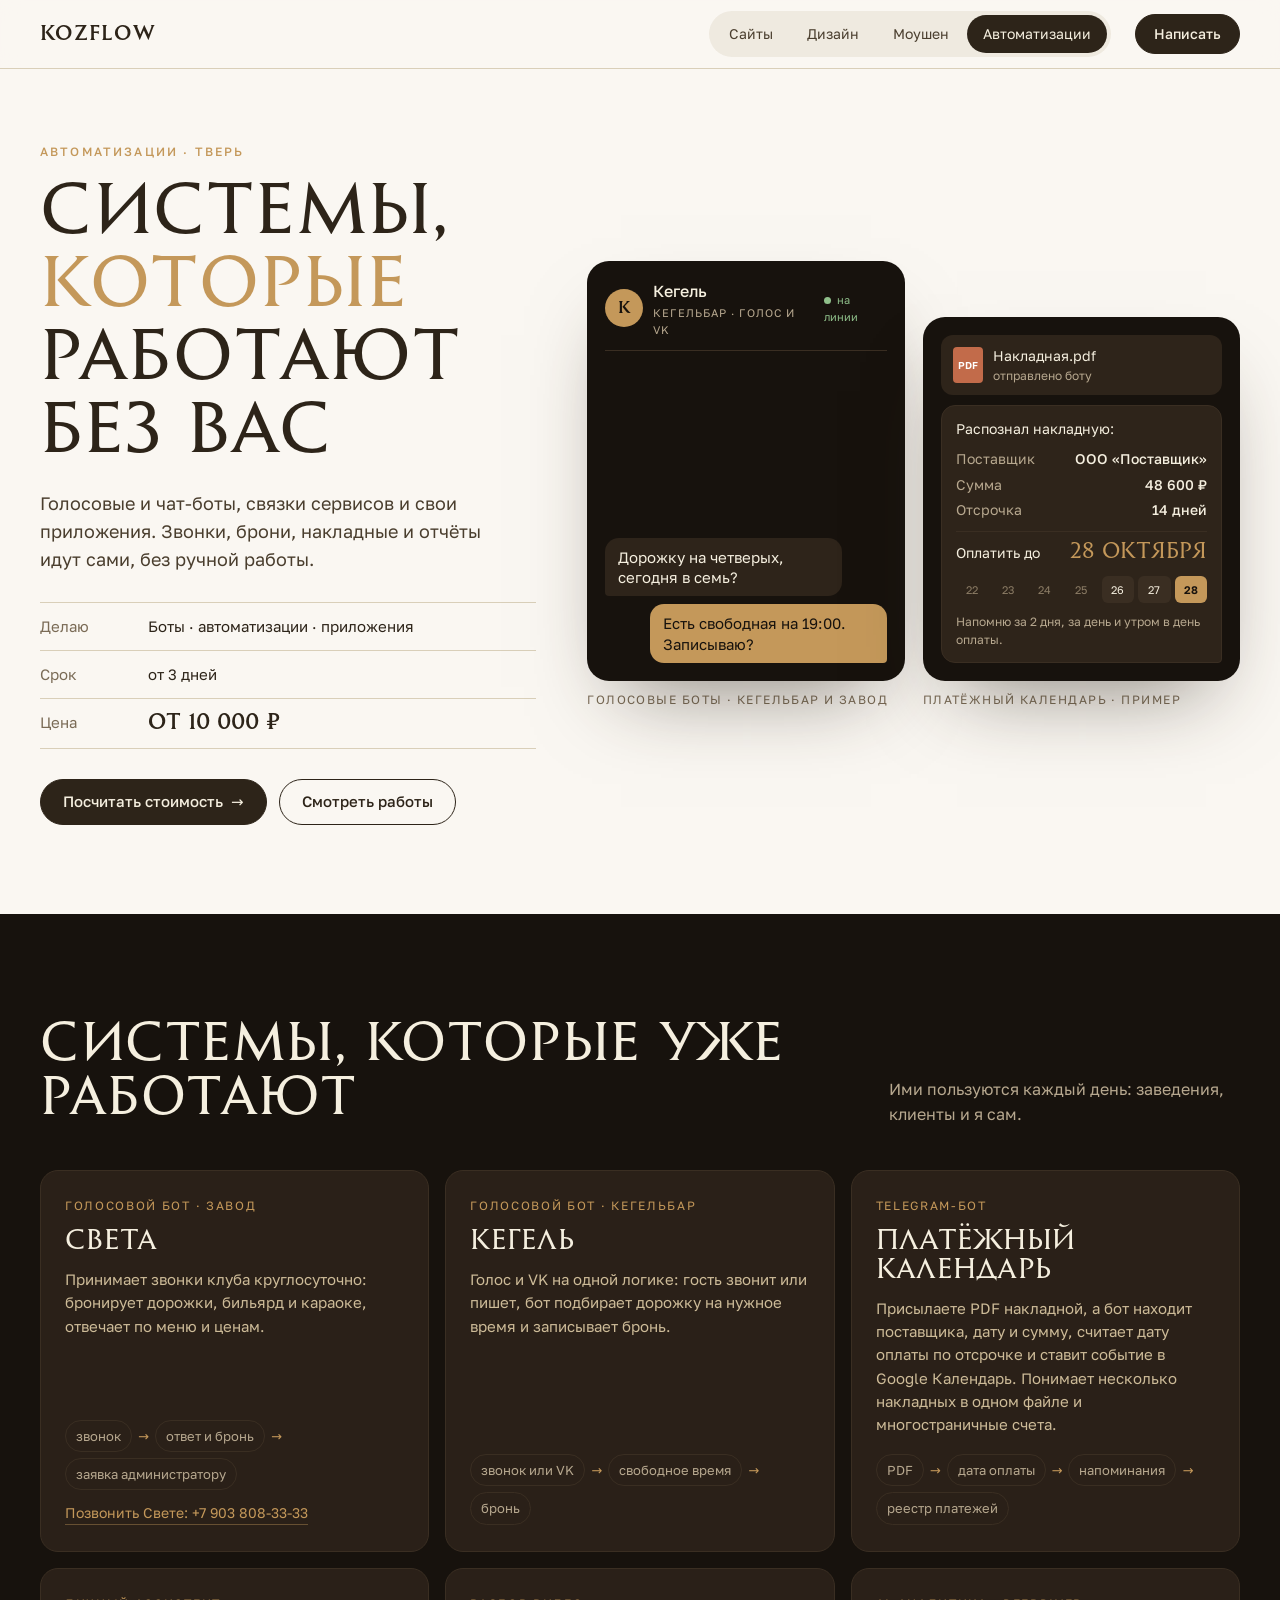
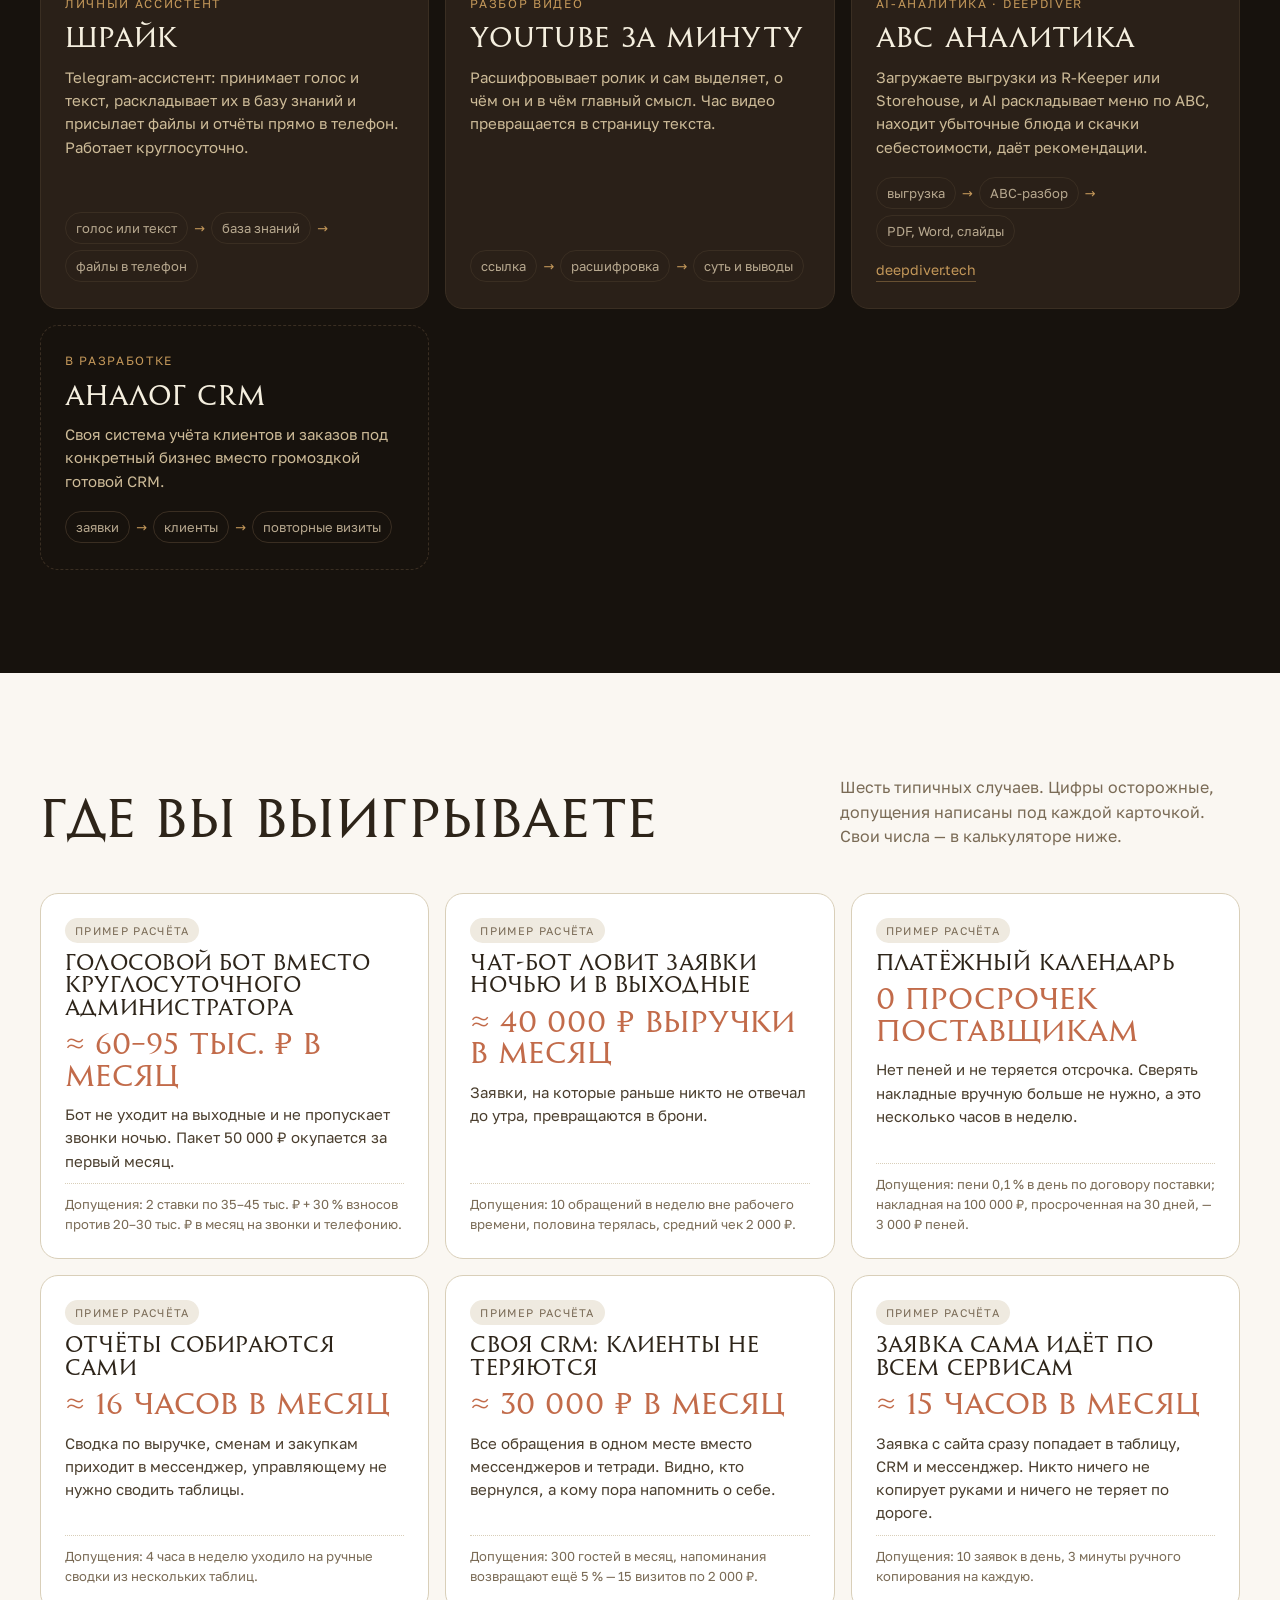
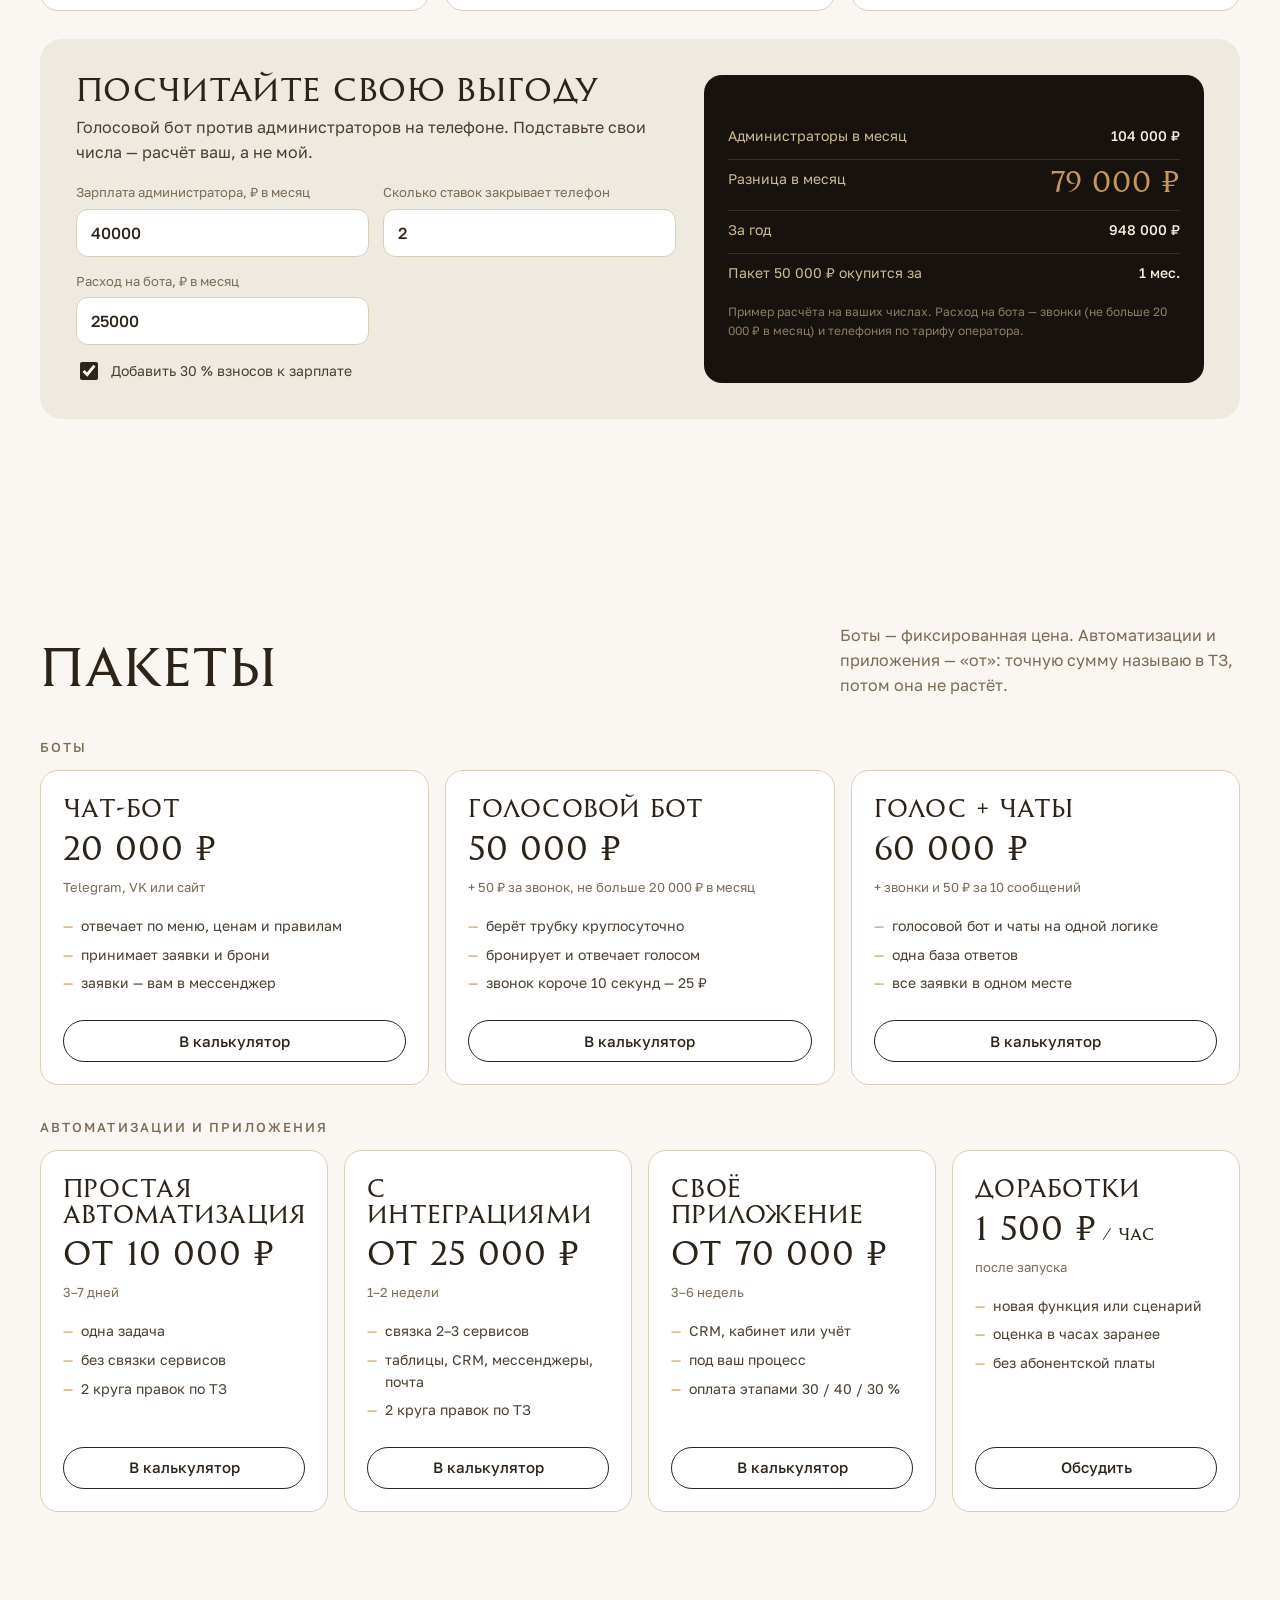
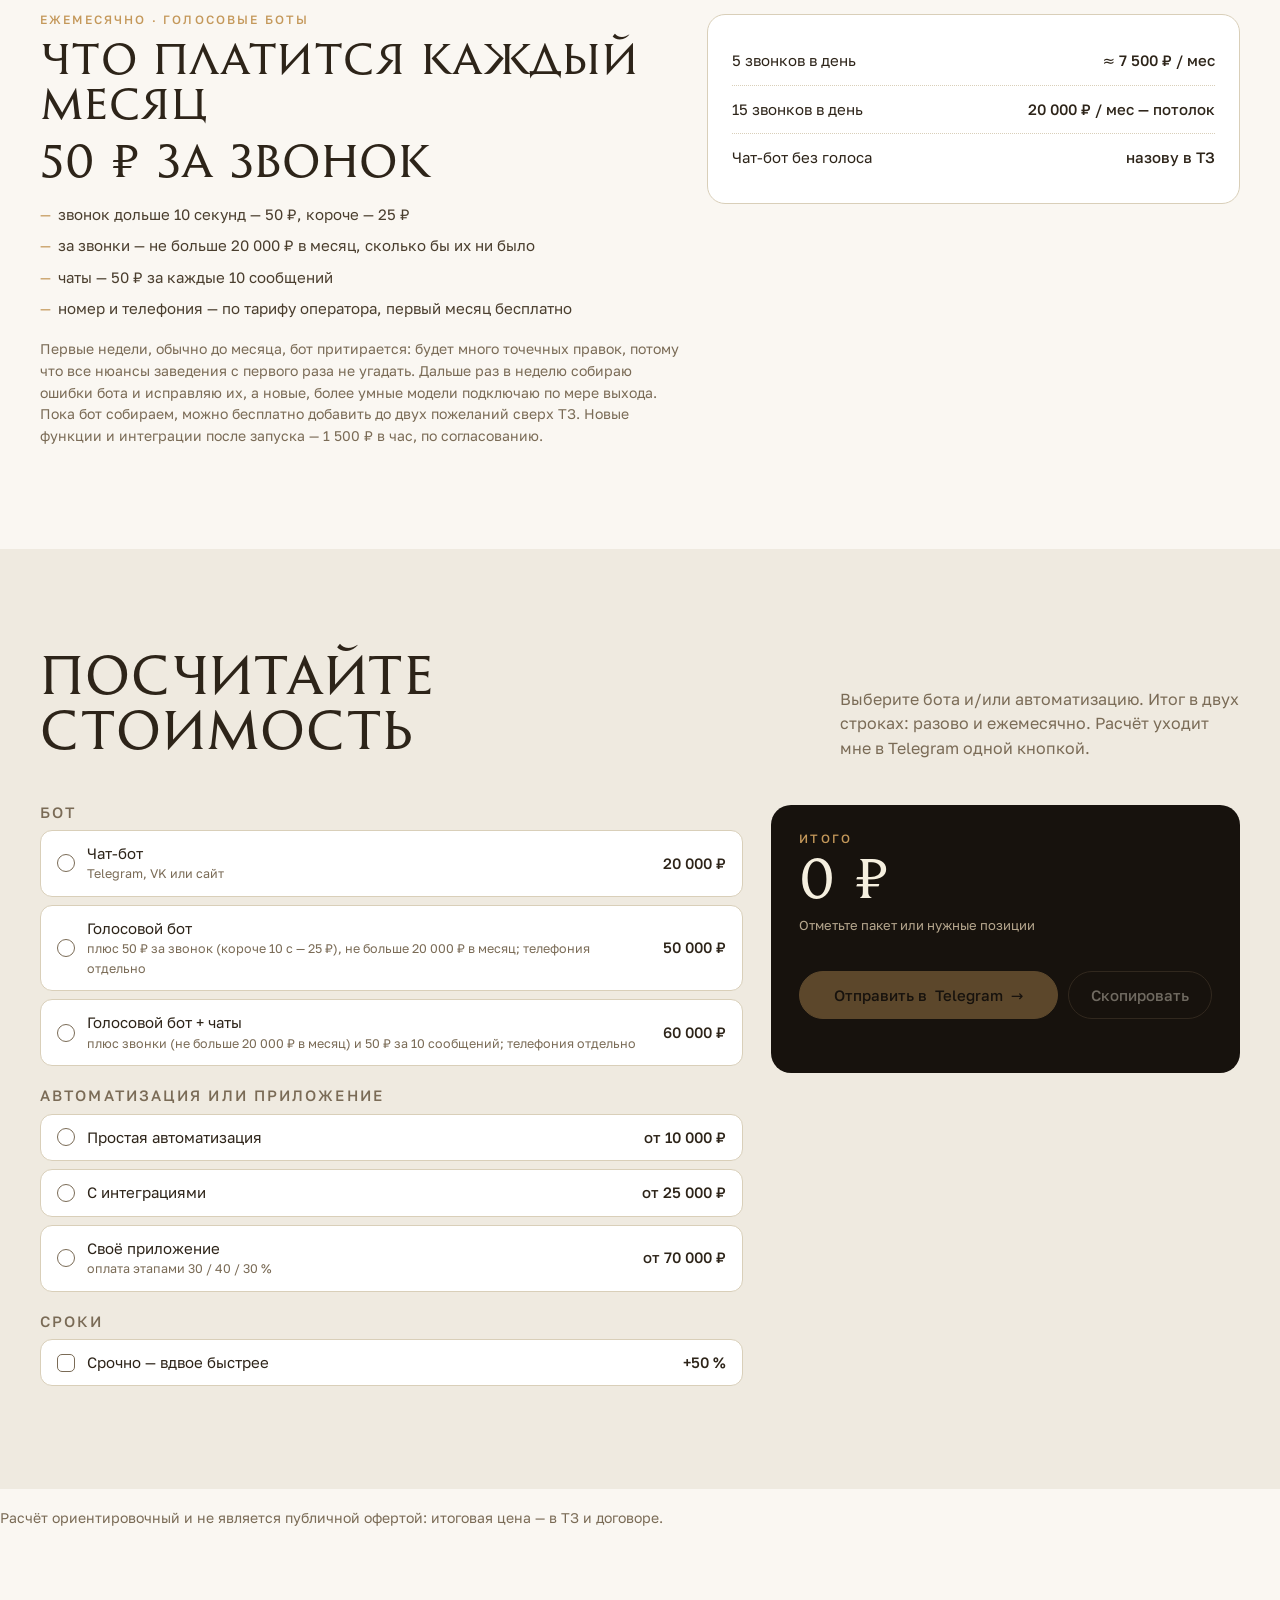
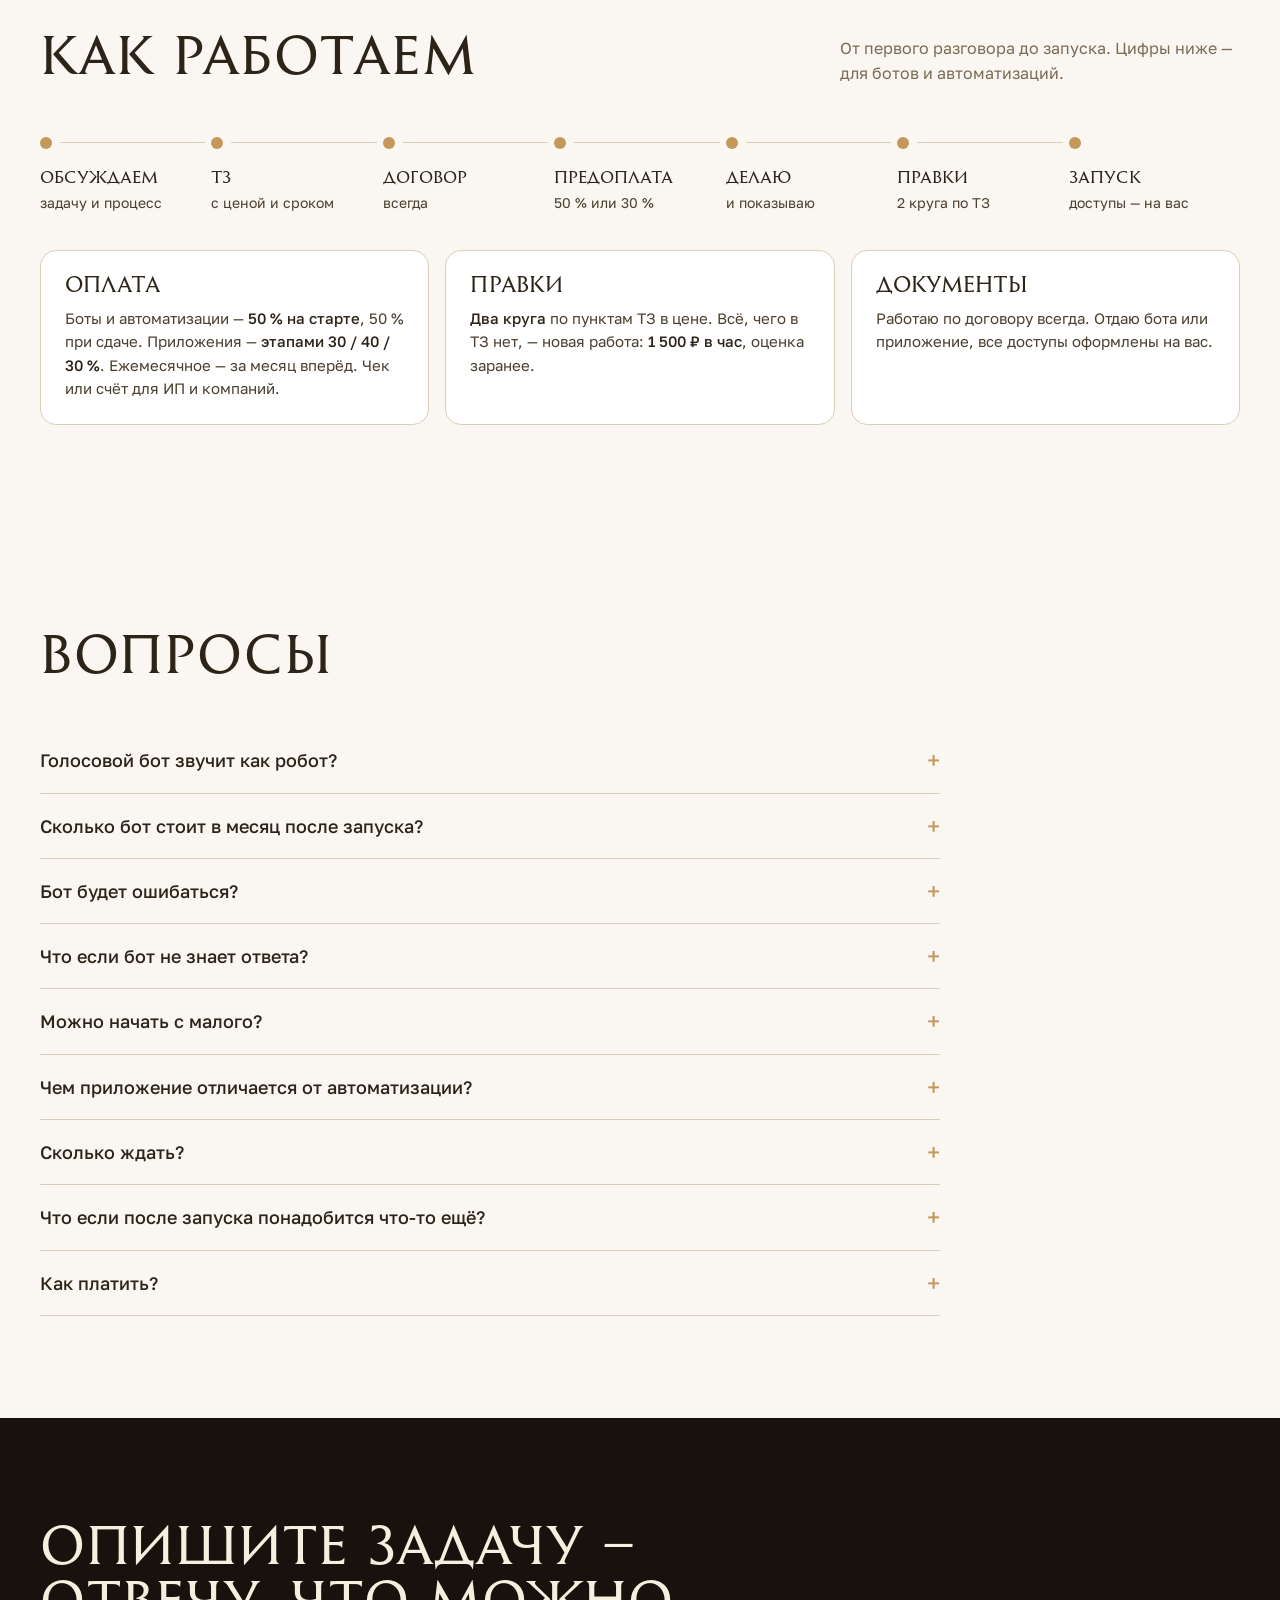
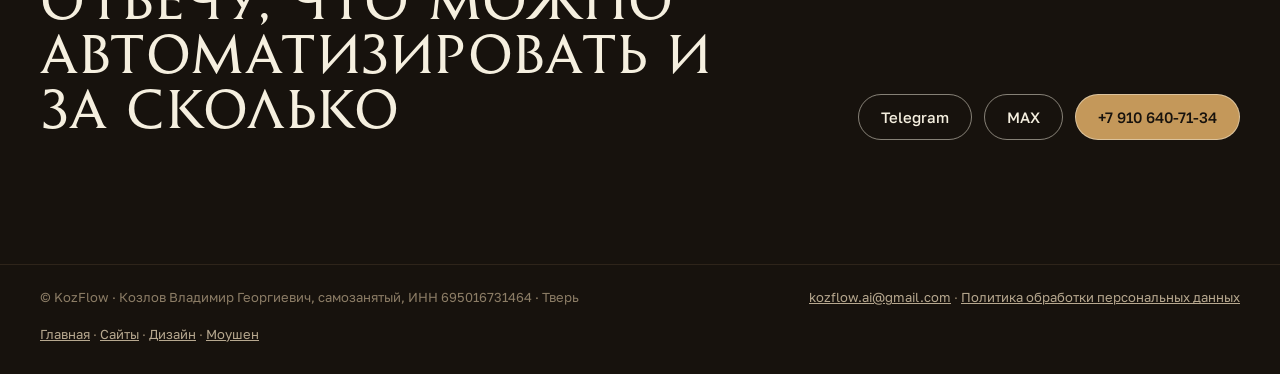
==== commit ecca33d2: "feat(avtomatizacii): new voice bot pricing — 50 000 + per-call, 20 000 cap Голосовой бот 50 000 ₽, г" ====
--- a/avtomatizacii.html
+++ b/avtomatizacii.html
@@ -4,7 +4,7 @@
 <meta charset="utf-8">
 <meta name="viewport" content="width=device-width,initial-scale=1,viewport-fit=cover">
 <title>Боты и автоматизации для бизнеса — KozFlow, Тверь</title>
-<meta name="description" content="Чат-бот 20 000 ₽, голосовой бот 40 000 ₽, автоматизации от 10 000 ₽, своё приложение от 70 000 ₽. Примеры работ, расчёт выгоды и калькулятор стоимости.">
+<meta name="description" content="Чат-бот 20 000 ₽, голосовой бот 50 000 ₽, автоматизации от 10 000 ₽, своё приложение от 70 000 ₽. Примеры работ, расчёт выгоды и калькулятор стоимости.">
 <meta name="theme-color" content="#FAF7F2">
 <meta property="og:type" content="website">
 <meta property="og:title" content="Автоматизации — KozFlow">
@@ -101,8 +101,8 @@
   <div class="wins">
     <article class="rv"><span class="ex">пример расчёта</span><h3>Голосовой бот вместо круглосуточного администратора</h3>
       <div class="big">≈ 60–95 тыс. ₽ в месяц</div>
-      <p>Бот не уходит на выходные и не пропускает звонки ночью. Пакет 40 000 ₽ окупается за первый месяц.</p>
-      <div class="as">Допущения: 2 ставки по 35–45 тыс. ₽ + 30 % взносов против 20–30 тыс. ₽ в месяц на сервер, номер и минуты.</div></article>
+      <p>Бот не уходит на выходные и не пропускает звонки ночью. Пакет 50 000 ₽ окупается за первый месяц.</p>
+      <div class="as">Допущения: 2 ставки по 35–45 тыс. ₽ + 30 % взносов против 20–30 тыс. ₽ в месяц на звонки и телефонию.</div></article>
     <article class="rv"><span class="ex">пример расчёта</span><h3>Чат-бот ловит заявки ночью и в выходные</h3>
       <div class="big">≈ 40 000 ₽ выручки в месяц</div>
       <p>Заявки, на которые раньше никто не отвечал до утра, превращаются в брони.</p>
@@ -125,7 +125,7 @@
       <div class="as">Допущения: 10 заявок в день, 3 минуты ручного копирования на каждую.</div></article>
   </div>
 
-  <form class="gain rv" id="gain" data-pack="40000" aria-label="Калькулятор выгоды от голосового бота">
+  <form class="gain rv" id="gain" data-pack="50000" aria-label="Калькулятор выгоды от голосового бота">
     <div>
       <h3>Посчитайте свою выгоду</h3>
       <p style="color:var(--ink-soft)">Голосовой бот против администраторов на телефоне. Подставьте свои числа — расчёт ваш, а не мой.</p>
@@ -140,8 +140,8 @@
       <div><span>Администраторы в месяц</span><b data-out="staff"></b></div>
       <div class="hl"><span>Разница в месяц</span><b data-out="month"></b></div>
       <div><span>За год</span><b data-out="year"></b></div>
-      <div><span>Пакет 40 000 ₽ окупится за</span><b data-out="payback"></b></div>
-      <small>Пример расчёта на ваших числах. Расход на бота — сервер, номер и минуты: обычно 10–40 тыс. ₽ в месяц.</small>
+      <div><span>Пакет 50 000 ₽ окупится за</span><b data-out="payback"></b></div>
+      <small>Пример расчёта на ваших числах. Расход на бота — звонки (не больше 20 000 ₽ в месяц) и телефония по тарифу оператора.</small>
     </div>
   </form>
 </div></section>
@@ -153,10 +153,10 @@
     <div class="card rv"><h3>Чат-бот</h3><div class="price">20 000 ₽</div><div class="meta">Telegram, VK или сайт</div>
       <ul><li>отвечает по меню, ценам и правилам</li><li>принимает заявки и брони</li><li>заявки — вам в мессенджер</li></ul>
       <a class="btn" href="#calc" data-pick="chatbot">В калькулятор</a></div>
-    <div class="card rv"><h3>Голосовой бот</h3><div class="price">40 000 ₽</div><div class="meta">+ ежемесячно 10–40 тыс. ₽</div>
-      <ul><li>берёт трубку круглосуточно</li><li>бронирует и отвечает голосом</li><li>сервер, номер и минуты — по факту</li></ul>
+    <div class="card rv"><h3>Голосовой бот</h3><div class="price">50 000 ₽</div><div class="meta">+ 50 ₽ за звонок, не больше 20 000 ₽ в месяц</div>
+      <ul><li>берёт трубку круглосуточно</li><li>бронирует и отвечает голосом</li><li>звонок короче 10 секунд —&nbsp;25&nbsp;₽</li></ul>
       <a class="btn" href="#calc" data-pick="voice">В калькулятор</a></div>
-    <div class="card rv"><h3>Голос + чаты</h3><div class="price">50 000 ₽</div><div class="meta">+ ежемесячно 10–40 тыс. ₽</div>
+    <div class="card rv"><h3>Голос + чаты</h3><div class="price">60 000 ₽</div><div class="meta">+ звонки и 50 ₽ за 10 сообщений</div>
       <ul><li>голосовой бот и чаты на одной логике</li><li>одна база ответов</li><li>все заявки в одном месте</li></ul>
       <a class="btn" href="#calc" data-pick="voicechat">В калькулятор</a></div>
   </div>
@@ -182,13 +182,13 @@
     <div class="rv">
       <div class="eyebrow">Ежемесячно · голосовые боты</div>
       <h2 style="font-size:clamp(30px,3.4vw,46px);margin:14px 0 12px">Что платится каждый месяц</h2>
-      <div class="big">10 000–40 000 ₽</div>
-      <ul><li>сервер, на котором работает бот</li><li>телефонный номер</li><li>минуты звонков — по факту, сколько наговорили</li><li>оплата за месяц вперёд</li></ul>
-      <p class="pg-note">Доработки после запуска — 1 500 ₽ в час, по согласованию.</p>
+      <div class="big">50 ₽ за звонок</div>
+      <ul><li>звонок дольше 10 секунд — 50 ₽, короче —&nbsp;25&nbsp;₽</li><li>за звонки — не больше 20 000 ₽ в месяц, сколько бы их ни было</li><li>чаты — 50 ₽ за каждые 10 сообщений</li><li>номер и телефония — по тарифу оператора, первый месяц бесплатно</li></ul>
+      <p class="pg-note">Первые недели, обычно до месяца, бот притирается: будет много точечных правок, потому что все нюансы заведения с первого раза не угадать. Дальше раз в неделю собираю ошибки бота и исправляю их, а новые, более умные модели подключаю по мере выхода. Пока бот собираем, можно бесплатно добавить до двух пожеланий сверх ТЗ. Новые функции и интеграции после запуска —&nbsp;1&nbsp;500&nbsp;₽ в&nbsp;час, по согласованию.</p>
     </div>
     <div class="ex-list rv">
-      <div><span>Кегельбар</span><b>≈ 20 000 ₽ / мес</b></div>
-      <div><span>Завод</span><b>≈ 25 000–30 000 ₽ / мес</b></div>
+      <div><span>5 звонков в день</span><b>≈ 7 500 ₽ / мес</b></div>
+      <div><span>15 звонков в день</span><b>20 000 ₽ / мес — потолок</b></div>
       <div><span>Чат-бот без голоса</span><b>назову в ТЗ</b></div>
     </div>
   </div>
@@ -205,8 +205,8 @@
   "title": "Автоматизации",
   "items": [
     { "id": "chatbot", "group": "Бот", "name": "Чат-бот", "price": 20000, "kind": "package", "note": "Telegram, VK или сайт" },
-    { "id": "voice", "group": "Бот", "name": "Голосовой бот", "price": 40000, "kind": "package", "monthly": { "min": 10000, "max": 40000 }, "note": "плюс ежемесячно сервер, номер и минуты" },
-    { "id": "voicechat", "group": "Бот", "name": "Голосовой бот + чаты", "price": 50000, "kind": "package", "monthly": { "min": 10000, "max": 40000 }, "note": "плюс ежемесячно сервер, номер и минуты" },
+    { "id": "voice", "group": "Бот", "name": "Голосовой бот", "price": 50000, "kind": "package", "monthly": { "min": 0, "max": 20000 }, "note": "плюс 50 ₽ за звонок (короче 10 с — 25 ₽), не больше 20 000 ₽ в месяц; телефония отдельно" },
+    { "id": "voicechat", "group": "Бот", "name": "Голосовой бот + чаты", "price": 60000, "kind": "package", "monthly": { "min": 0, "max": 20000 }, "note": "плюс звонки (не больше 20 000 ₽ в месяц) и 50 ₽ за 10 сообщений; телефония отдельно" },
     { "id": "simple", "group": "Автоматизация или приложение", "name": "Простая автоматизация", "price": 10000, "from": true, "kind": "package", "term": "3–7 дней" },
     { "id": "integ", "group": "Автоматизация или приложение", "name": "С интеграциями", "price": 25000, "from": true, "kind": "package", "term": "1–2 недели" },
     { "id": "app", "group": "Автоматизация или приложение", "name": "Своё приложение", "price": 70000, "from": true, "kind": "package", "term": "3–6 недель", "prepay": { "mode": "stages", "stagePct": 30 }, "note": "оплата этапами 30 / 40 / 30 %" },
@@ -239,13 +239,14 @@
   <div class="sec-h"><h2 class="rv">Вопросы</h2></div>
   <div class="faq rv">
     <details><summary>Голосовой бот звучит как робот?</summary><p>Проще послушать: позвоните Свете, боту Завода, по номеру +7 903 808-33-33. Она отвечает так же, как отвечает гостям каждый день.</p></details>
-    <details><summary>Сколько бот стоит в месяц после запуска?</summary><p>Голосовому нужны сервер, номер и минуты звонков: 10–40 тыс. ₽ в месяц, по факту разговоров. У Кегельбара выходит около 20 000 ₽, у Завода 25–30 тыс. Для чат-бота расход меньше, точную цифру назову в ТЗ.</p></details>
+    <details><summary>Сколько бот стоит в месяц после запуска?</summary><p>Голосовой: 50 ₽ за звонок дольше 10 секунд и 25 ₽ за короткий. Больше 20 000 ₽ в месяц за звонки не платите, даже если звонков много. Номер и телефония — отдельно по тарифу оператора, первый месяц бесплатно. Чаты — 50 ₽ за каждые 10 сообщений.</p></details>
+    <details><summary>Бот будет ошибаться?</summary><p>В первые недели — да, и это нормально: все нюансы заведения с первого раза не угадать. Поэтому первый месяц уходит на точечные правки голосового бота и чатов. Дальше, пока бот работает, раз в неделю собираю его ошибки и исправляю, а когда выходят более умные модели — подключаю их.</p></details>
     <details><summary>Что если бот не знает ответа?</summary><p>Бот отвечает по базе, которую мы собираем вместе: меню, цены, правила брони. Чего в базе нет, то он не выдумывает, а записывает контакт гостя и передаёт вам.</p></details>
     <details><summary>Можно начать с малого?</summary><p>Да. Простая автоматизация стоит от 10 000 ₽ за одну задачу. Когда она заработает, можно достраивать следующую.</p></details>
     <details><summary>Чем приложение отличается от автоматизации?</summary><p>Автоматизация связывает сервисы, которые у вас уже есть: таблицы, CRM, мессенджеры, почту. Приложение же даёт свою систему с интерфейсом: кабинет, учёт, CRM. Поэтому оно дольше, дороже и оплачивается этапами.</p></details>
     <details><summary>Сколько ждать?</summary><p>Простая автоматизация — 3–7 дней, с интеграциями — 1–2 недели, своё приложение — 3–6 недель. Точный срок пишу в ТЗ.</p></details>
-    <details><summary>Что если после запуска понадобится что-то ещё?</summary><p>Доработки стоят 1 500 ₽ в час. Перед работой называю, сколько часов займёт, абонентской платы за них нет.</p></details>
-    <details><summary>Как платить?</summary><p>За ботов и автоматизации платите половину на старте и половину при сдаче, за приложение — тремя этапами: 30, 40 и 30 %. Договор заключаем всегда, ежемесячные расходы оплачиваются за месяц вперёд.</p></details>
+    <details><summary>Что если после запуска понадобится что-то ещё?</summary><p>Пока бот собираем, до двух пожеланий сверх ТЗ добавляю бесплатно. Новые функции и интеграции после запуска стоят 1 500 ₽ в час. Перед работой называю, сколько часов займёт, абонентской платы за них нет.</p></details>
+    <details><summary>Как платить?</summary><p>За ботов и автоматизации платите половину на старте и половину при сдаче, за приложение — тремя этапами: 30, 40 и 30 %. Договор заключаем всегда. Звонки и сообщения оплачиваются по итогам месяца.</p></details>
   </div>
 </div></section>
 
--- a/css/price.css
+++ b/css/price.css
@@ -97,6 +97,13 @@
 .w figcaption .pr{flex:none;font:500 15px/1.2 var(--disp);color:var(--gold);white-space:nowrap}
 .play{position:absolute;inset:0;display:none;place-items:center;border:0;background:rgba(10,7,4,.25);color:var(--cream);cursor:pointer;font-size:28px}
 .paused .play{display:grid}
+/* звук ролика: по умолчанию выключен, включается кнопкой (браузер не даёт автозапуск со звуком) */
+.snd{position:absolute;right:12px;top:12px;z-index:2;width:40px;height:40px;border-radius:50%;border:1px solid rgba(245,239,223,.25);background:rgba(23,18,13,.72);backdrop-filter:blur(6px);display:grid;place-items:center;cursor:pointer;transition:background .3s}
+.snd svg{width:18px;height:18px;fill:none;stroke:var(--cream);stroke-width:1.8;stroke-linecap:round;stroke-linejoin:round}
+.snd .on{display:none}
+.snd[aria-pressed="true"]{background:var(--gold);border-color:var(--gold)}
+.snd[aria-pressed="true"] svg{stroke:var(--night)}
+.snd[aria-pressed="true"] .on{display:block}.snd[aria-pressed="true"] .off{display:none}
 .stage .clip{position:relative}
 .w.txt{display:flex;flex-direction:column;justify-content:space-between;gap:16px;padding:clamp(22px,2.4vw,32px);background:var(--night-2);border:1px solid #3A2E22}
 .w.txt h3{font-size:clamp(24px,2.4vw,34px);color:var(--cream)}
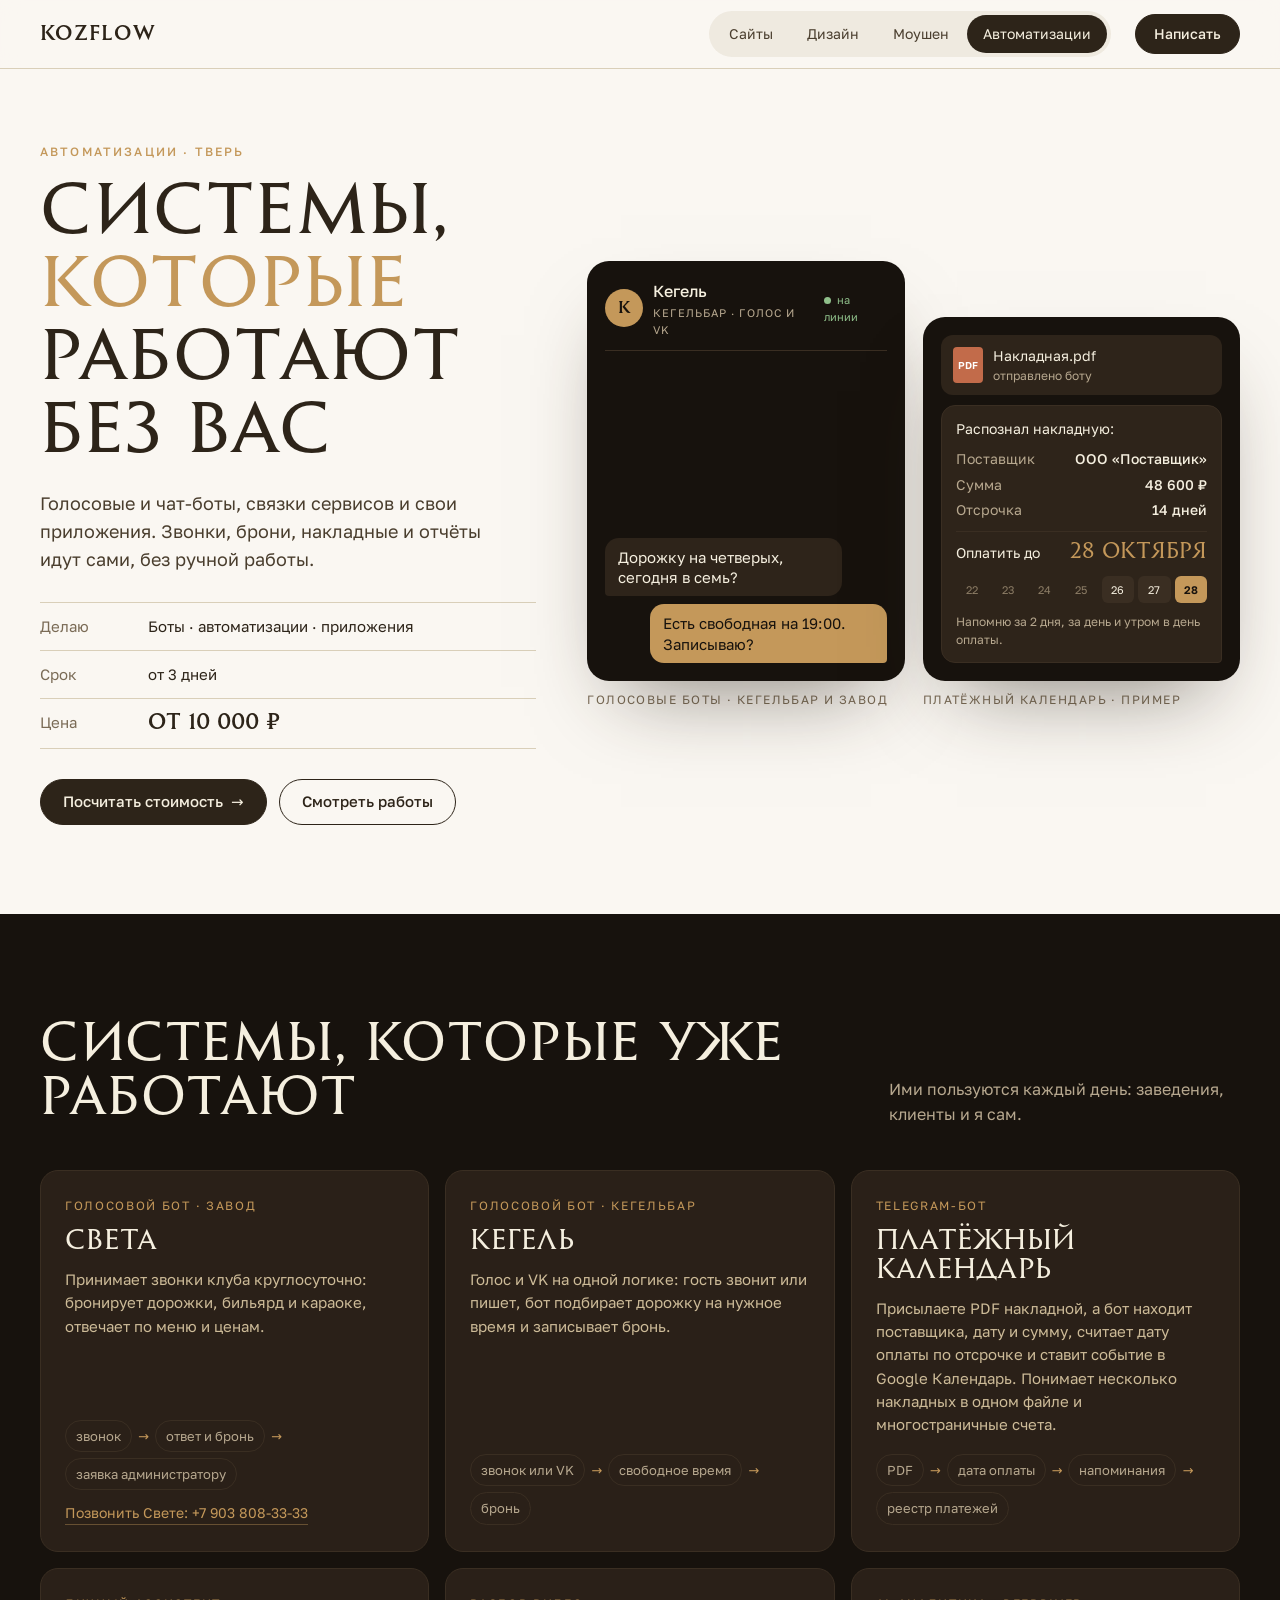
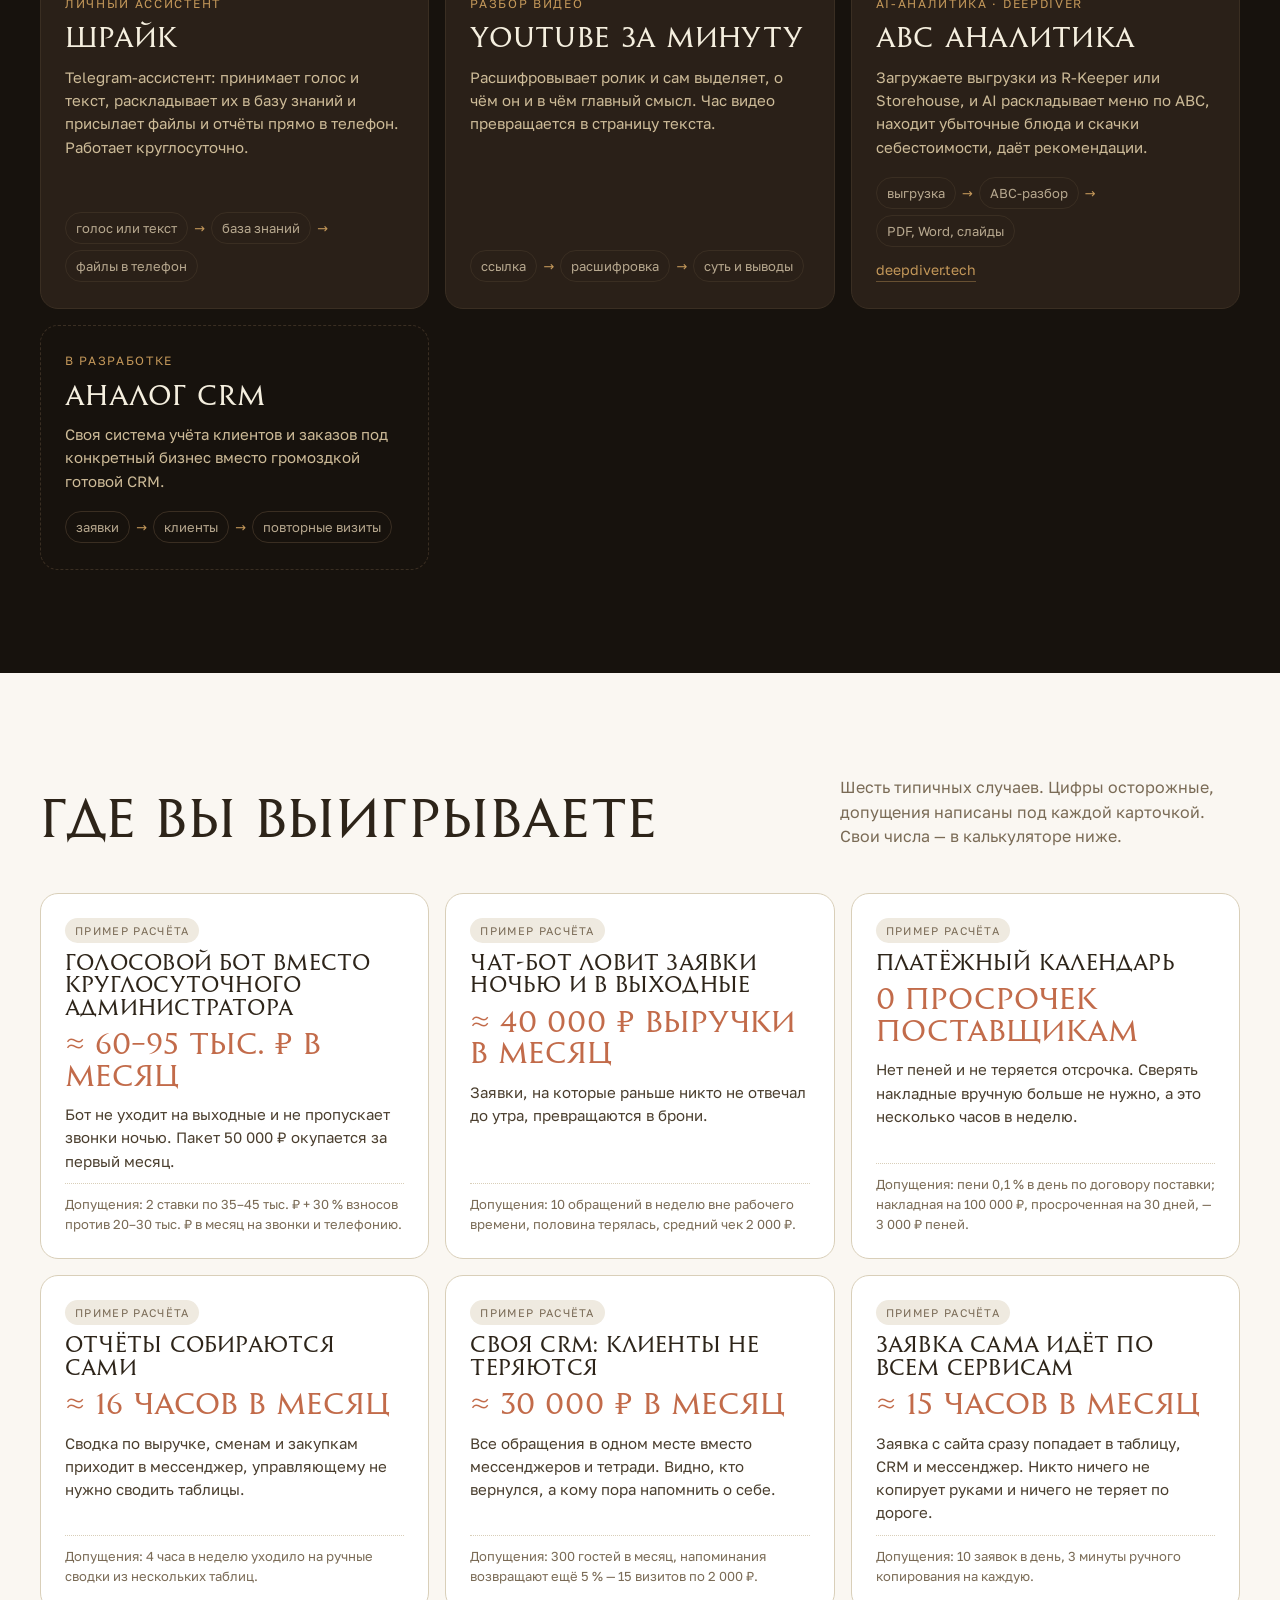
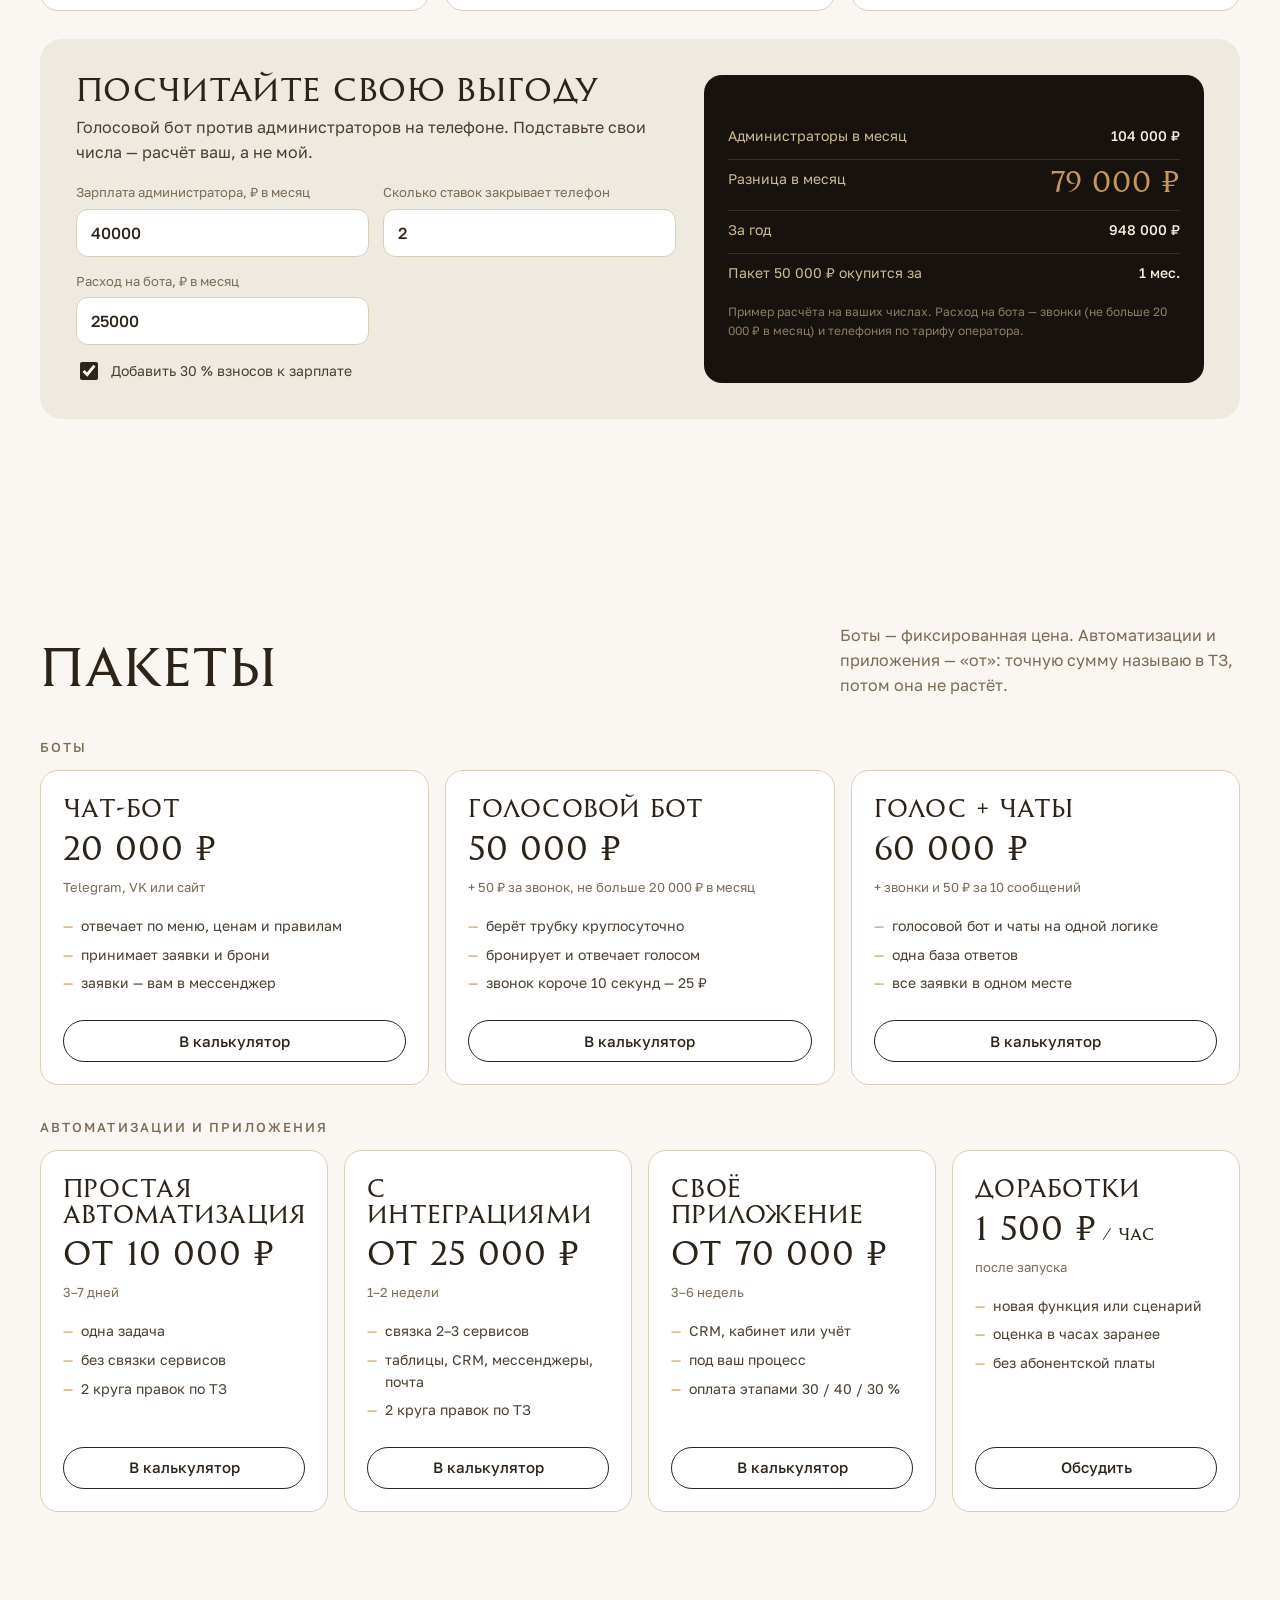
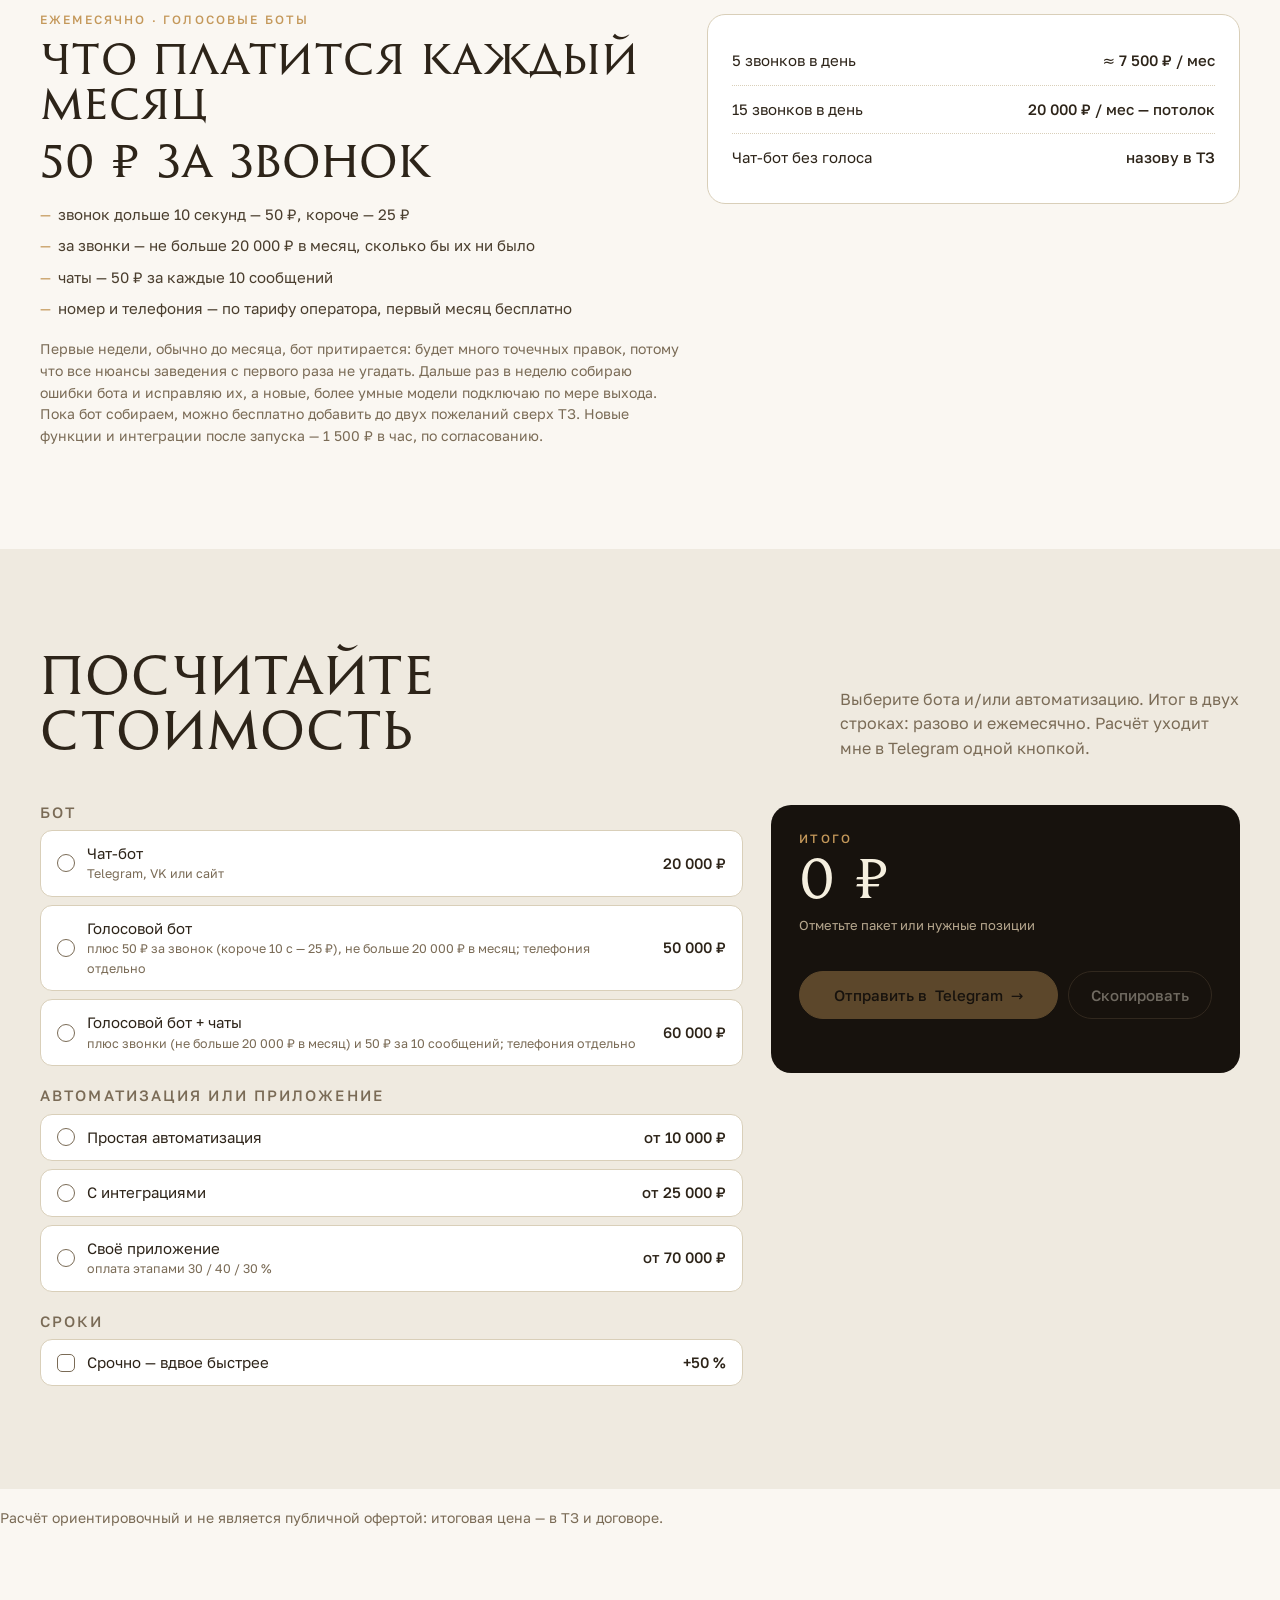
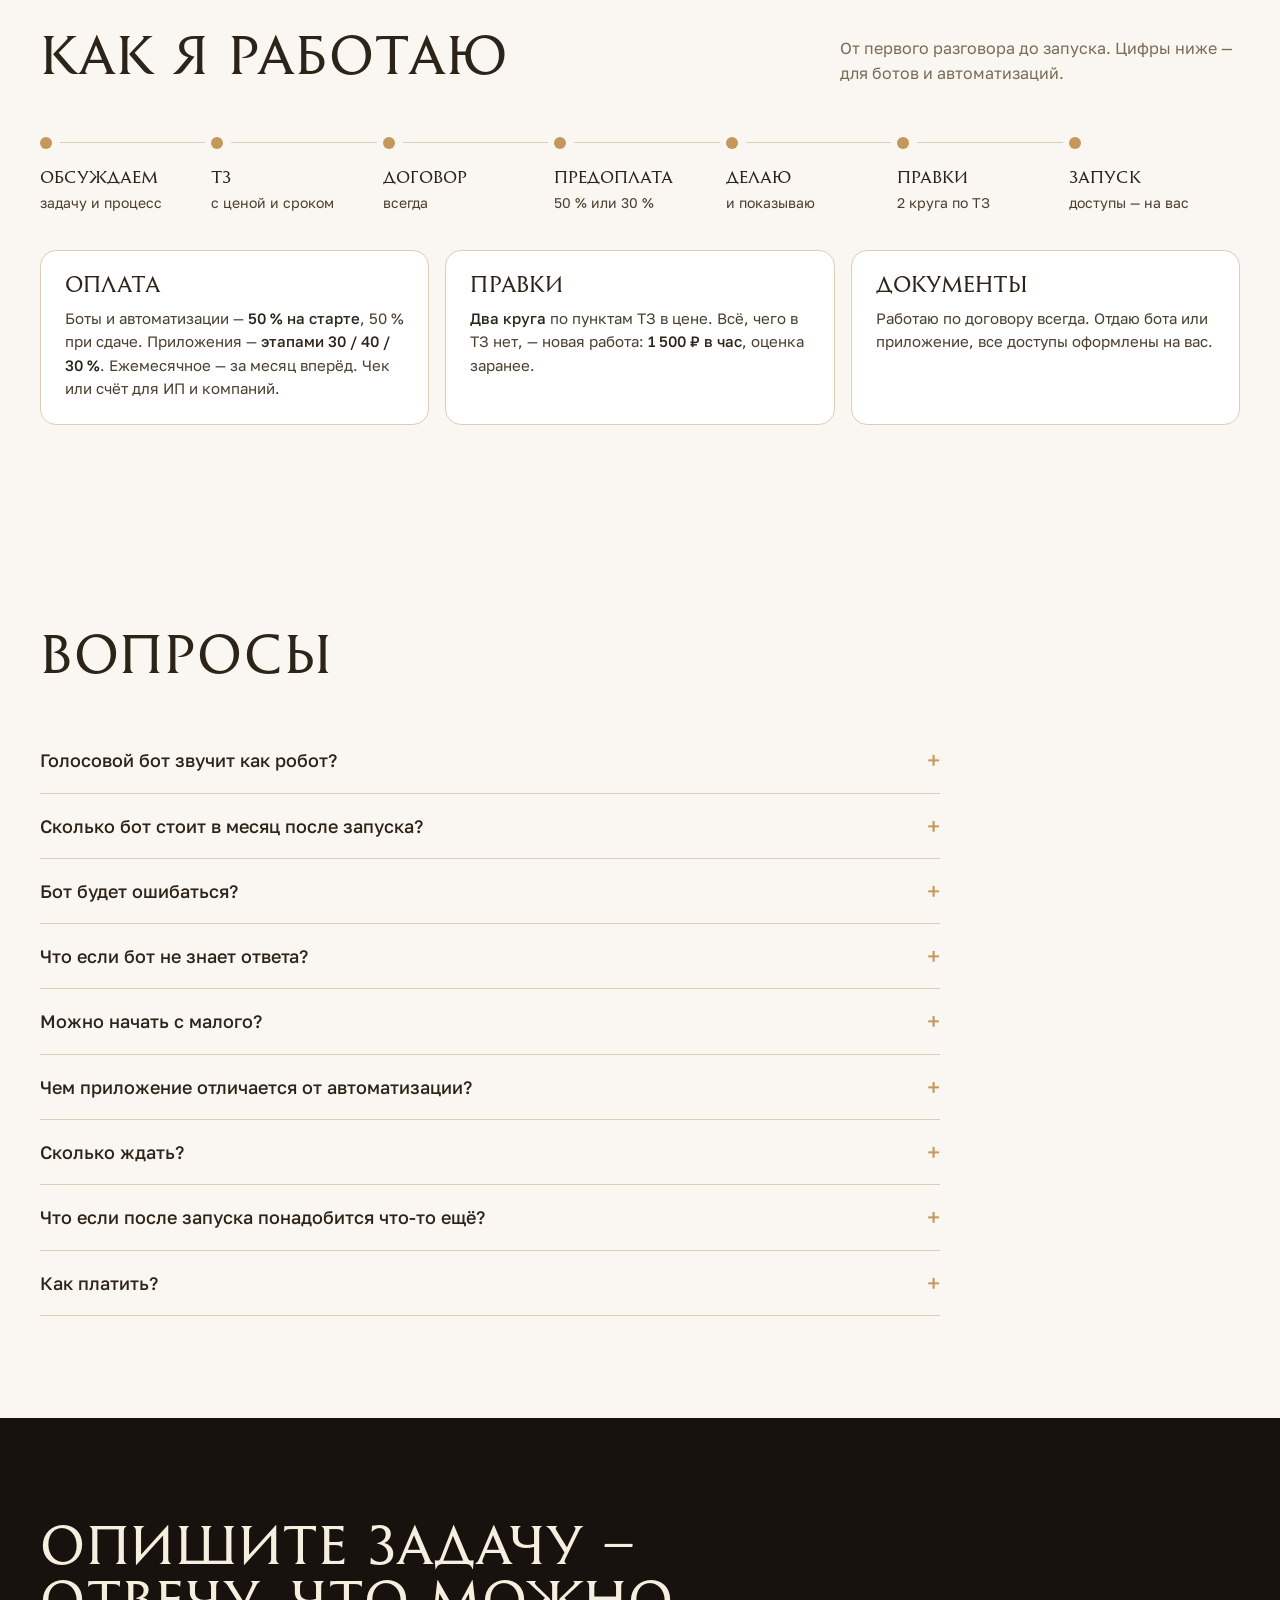
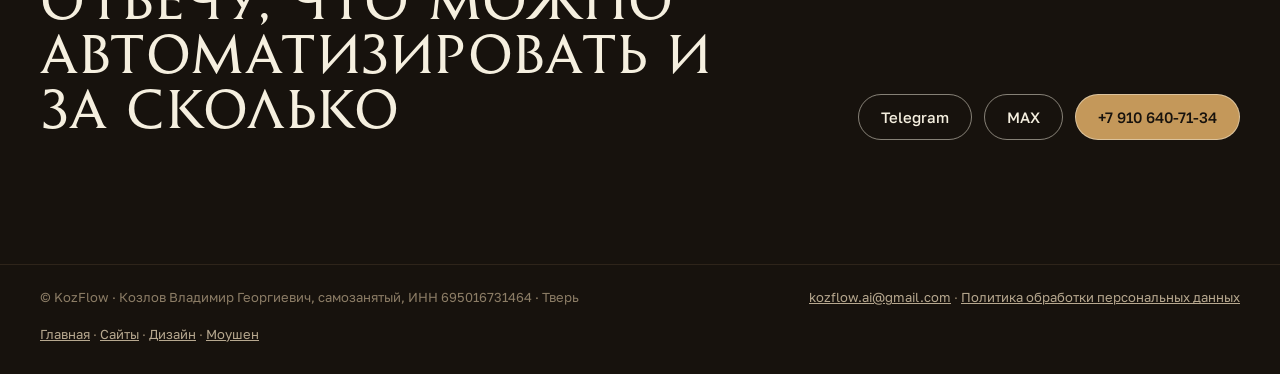
==== commit 142e9a34: "copy(pages): «Как я работаю» on the four service pages First-person voice across the site (owner dec" ====
--- a/avtomatizacii.html
+++ b/avtomatizacii.html
@@ -10,9 +10,177 @@
 <meta property="og:title" content="Автоматизации — KozFlow">
 <meta property="og:description" content="Голосовые и чат-боты, связки сервисов и свои приложения. Цены и калькулятор.">
 <meta property="og:locale" content="ru_RU">
+<meta property="og:url" content="https://kozflow.ru/avtomatizacii">
+<meta property="og:image" content="https://kozflow.ru/assets/logo.webp">
 <link rel="canonical" href="https://kozflow.ru/avtomatizacii">
 <link rel="icon" href="assets/logo.webp">
 <link rel="stylesheet" href="css/price.css">
+<script type="application/ld+json">
+{
+  "@context": "https://schema.org",
+  "@graph": [
+    {
+      "@type": "Service",
+      "@id": "https://kozflow.ru/avtomatizacii#service",
+      "name": "Боты и автоматизации для бизнеса",
+      "serviceType": "Разработка ботов и автоматизация процессов",
+      "description": "Голосовые и чат-боты, связки сервисов и свои приложения. Цены и калькулятор.",
+      "url": "https://kozflow.ru/avtomatizacii",
+      "provider": {
+        "@id": "https://kozflow.ru/#business"
+      },
+      "areaServed": [
+        {
+          "@type": "City",
+          "name": "Тверь"
+        },
+        {
+          "@type": "Country",
+          "name": "Россия"
+        }
+      ],
+      "offers": [
+        {
+          "@type": "Offer",
+          "name": "Чат-бот",
+          "priceCurrency": "RUB",
+          "url": "https://kozflow.ru/avtomatizacii#packs",
+          "price": "20000"
+        },
+        {
+          "@type": "Offer",
+          "name": "Голосовой бот",
+          "priceCurrency": "RUB",
+          "url": "https://kozflow.ru/avtomatizacii#packs",
+          "price": "50000"
+        },
+        {
+          "@type": "Offer",
+          "name": "Голос + чаты",
+          "priceCurrency": "RUB",
+          "url": "https://kozflow.ru/avtomatizacii#packs",
+          "price": "60000"
+        },
+        {
+          "@type": "Offer",
+          "name": "Простая автоматизация",
+          "url": "https://kozflow.ru/avtomatizacii#packs",
+          "priceSpecification": {
+            "@type": "PriceSpecification",
+            "minPrice": 10000,
+            "priceCurrency": "RUB"
+          }
+        },
+        {
+          "@type": "Offer",
+          "name": "С интеграциями",
+          "url": "https://kozflow.ru/avtomatizacii#packs",
+          "priceSpecification": {
+            "@type": "PriceSpecification",
+            "minPrice": 25000,
+            "priceCurrency": "RUB"
+          }
+        },
+        {
+          "@type": "Offer",
+          "name": "Своё приложение",
+          "url": "https://kozflow.ru/avtomatizacii#packs",
+          "priceSpecification": {
+            "@type": "PriceSpecification",
+            "minPrice": 70000,
+            "priceCurrency": "RUB"
+          }
+        },
+        {
+          "@type": "Offer",
+          "name": "Доработки",
+          "priceCurrency": "RUB",
+          "url": "https://kozflow.ru/avtomatizacii#packs",
+          "price": "1500"
+        }
+      ]
+    },
+    {
+      "@type": "FAQPage",
+      "@id": "https://kozflow.ru/avtomatizacii#faq",
+      "mainEntity": [
+        {
+          "@type": "Question",
+          "name": "Голосовой бот звучит как робот?",
+          "acceptedAnswer": {
+            "@type": "Answer",
+            "text": "Проще послушать: позвоните Свете, боту Завода, по номеру +7 903 808-33-33. Она отвечает так же, как отвечает гостям каждый день."
+          }
+        },
+        {
+          "@type": "Question",
+          "name": "Сколько бот стоит в месяц после запуска?",
+          "acceptedAnswer": {
+            "@type": "Answer",
+            "text": "Голосовой: 50 ₽ за звонок дольше 10 секунд и 25 ₽ за короткий. Больше 20 000 ₽ в месяц за звонки не платите, даже если звонков много. Номер и телефония — отдельно по тарифу оператора, первый месяц бесплатно. Чаты — 50 ₽ за каждые 10 сообщений."
+          }
+        },
+        {
+          "@type": "Question",
+          "name": "Бот будет ошибаться?",
+          "acceptedAnswer": {
+            "@type": "Answer",
+            "text": "В первые недели — да, и это нормально: все нюансы заведения с первого раза не угадать. Поэтому первый месяц уходит на точечные правки голосового бота и чатов. Дальше, пока бот работает, раз в неделю собираю его ошибки и исправляю, а когда выходят более умные модели — подключаю их."
+          }
+        },
+        {
+          "@type": "Question",
+          "name": "Что если бот не знает ответа?",
+          "acceptedAnswer": {
+            "@type": "Answer",
+            "text": "Бот отвечает по базе, которую мы собираем вместе: меню, цены, правила брони. Чего в базе нет, то он не выдумывает, а записывает контакт гостя и передаёт вам."
+          }
+        },
+        {
+          "@type": "Question",
+          "name": "Можно начать с малого?",
+          "acceptedAnswer": {
+            "@type": "Answer",
+            "text": "Да. Простая автоматизация стоит от 10 000 ₽ за одну задачу. Когда она заработает, можно достраивать следующую."
+          }
+        },
+        {
+          "@type": "Question",
+          "name": "Чем приложение отличается от автоматизации?",
+          "acceptedAnswer": {
+            "@type": "Answer",
+            "text": "Автоматизация связывает сервисы, которые у вас уже есть: таблицы, CRM, мессенджеры, почту. Приложение же даёт свою систему с интерфейсом: кабинет, учёт, CRM. Поэтому оно дольше, дороже и оплачивается этапами."
+          }
+        },
+        {
+          "@type": "Question",
+          "name": "Сколько ждать?",
+          "acceptedAnswer": {
+            "@type": "Answer",
+            "text": "Простая автоматизация — 3–7 дней, с интеграциями — 1–2 недели, своё приложение — 3–6 недель. Точный срок пишу в ТЗ."
+          }
+        },
+        {
+          "@type": "Question",
+          "name": "Что если после запуска понадобится что-то ещё?",
+          "acceptedAnswer": {
+            "@type": "Answer",
+            "text": "Пока бот собираем, до двух пожеланий сверх ТЗ добавляю бесплатно. Новые функции и интеграции после запуска стоят 1 500 ₽ в час. Перед работой называю, сколько часов займёт, абонентской платы за них нет."
+          }
+        },
+        {
+          "@type": "Question",
+          "name": "Как платить?",
+          "acceptedAnswer": {
+            "@type": "Answer",
+            "text": "За ботов и автоматизации платите половину на старте и половину при сдаче, за приложение — тремя этапами: 30, 40 и 30 %. Договор заключаем всегда. Звонки и сообщения оплачиваются по итогам месяца."
+          }
+        }
+      ]
+    }
+  ]
+}
+</script>
 </head>
 <body>
 
@@ -218,7 +386,7 @@
 </div></section>
 
 <section class="pg-sec pg-how" id="how"><div class="wrap">
-  <div class="sec-h"><h2 class="rv">Как работаем</h2><p class="rv">От первого разговора до запуска. Цифры ниже — для ботов и автоматизаций.</p></div>
+  <div class="sec-h"><h2 class="rv">Как я работаю</h2><p class="rv">От первого разговора до запуска. Цифры ниже — для ботов и автоматизаций.</p></div>
   <ol class="steps rv" style="padding:0;list-style:none">
     <li><b>Обсуждаем</b>задачу и процесс</li>
     <li><b>ТЗ</b>с ценой и сроком</li>
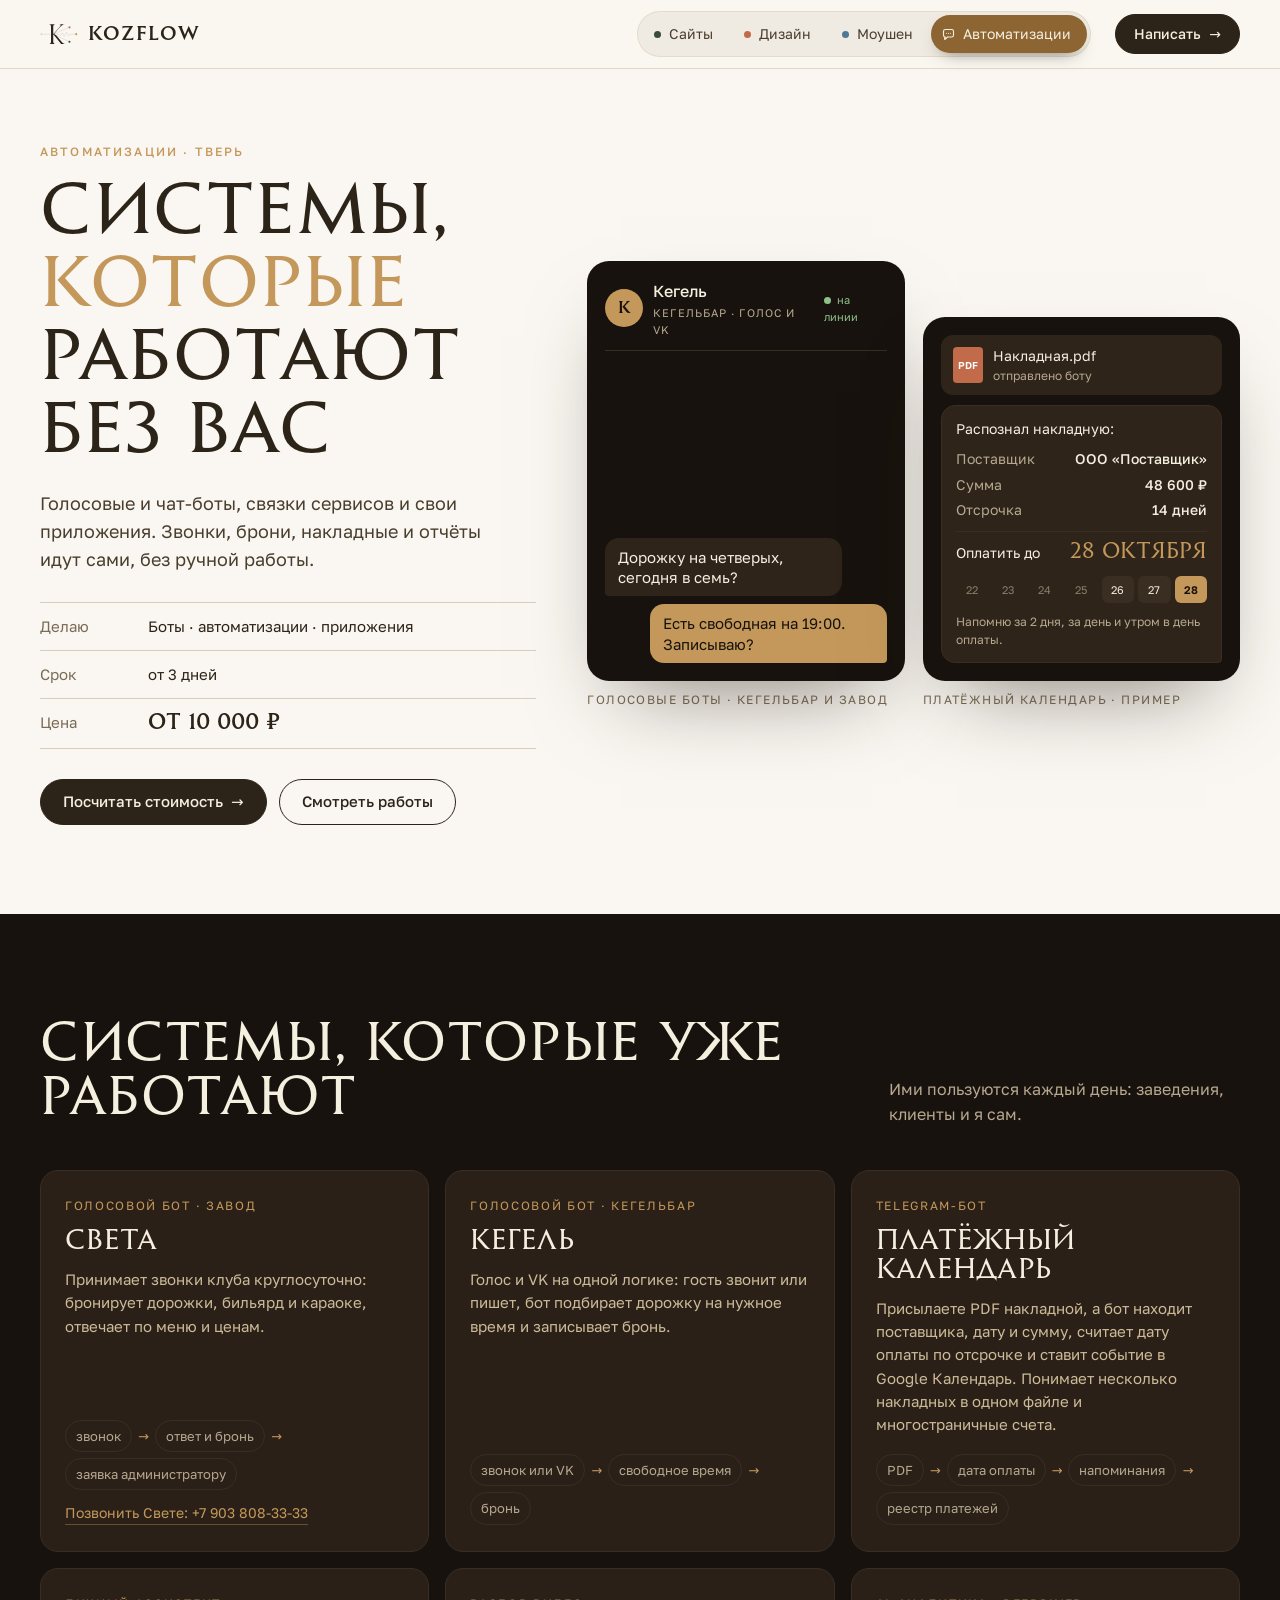
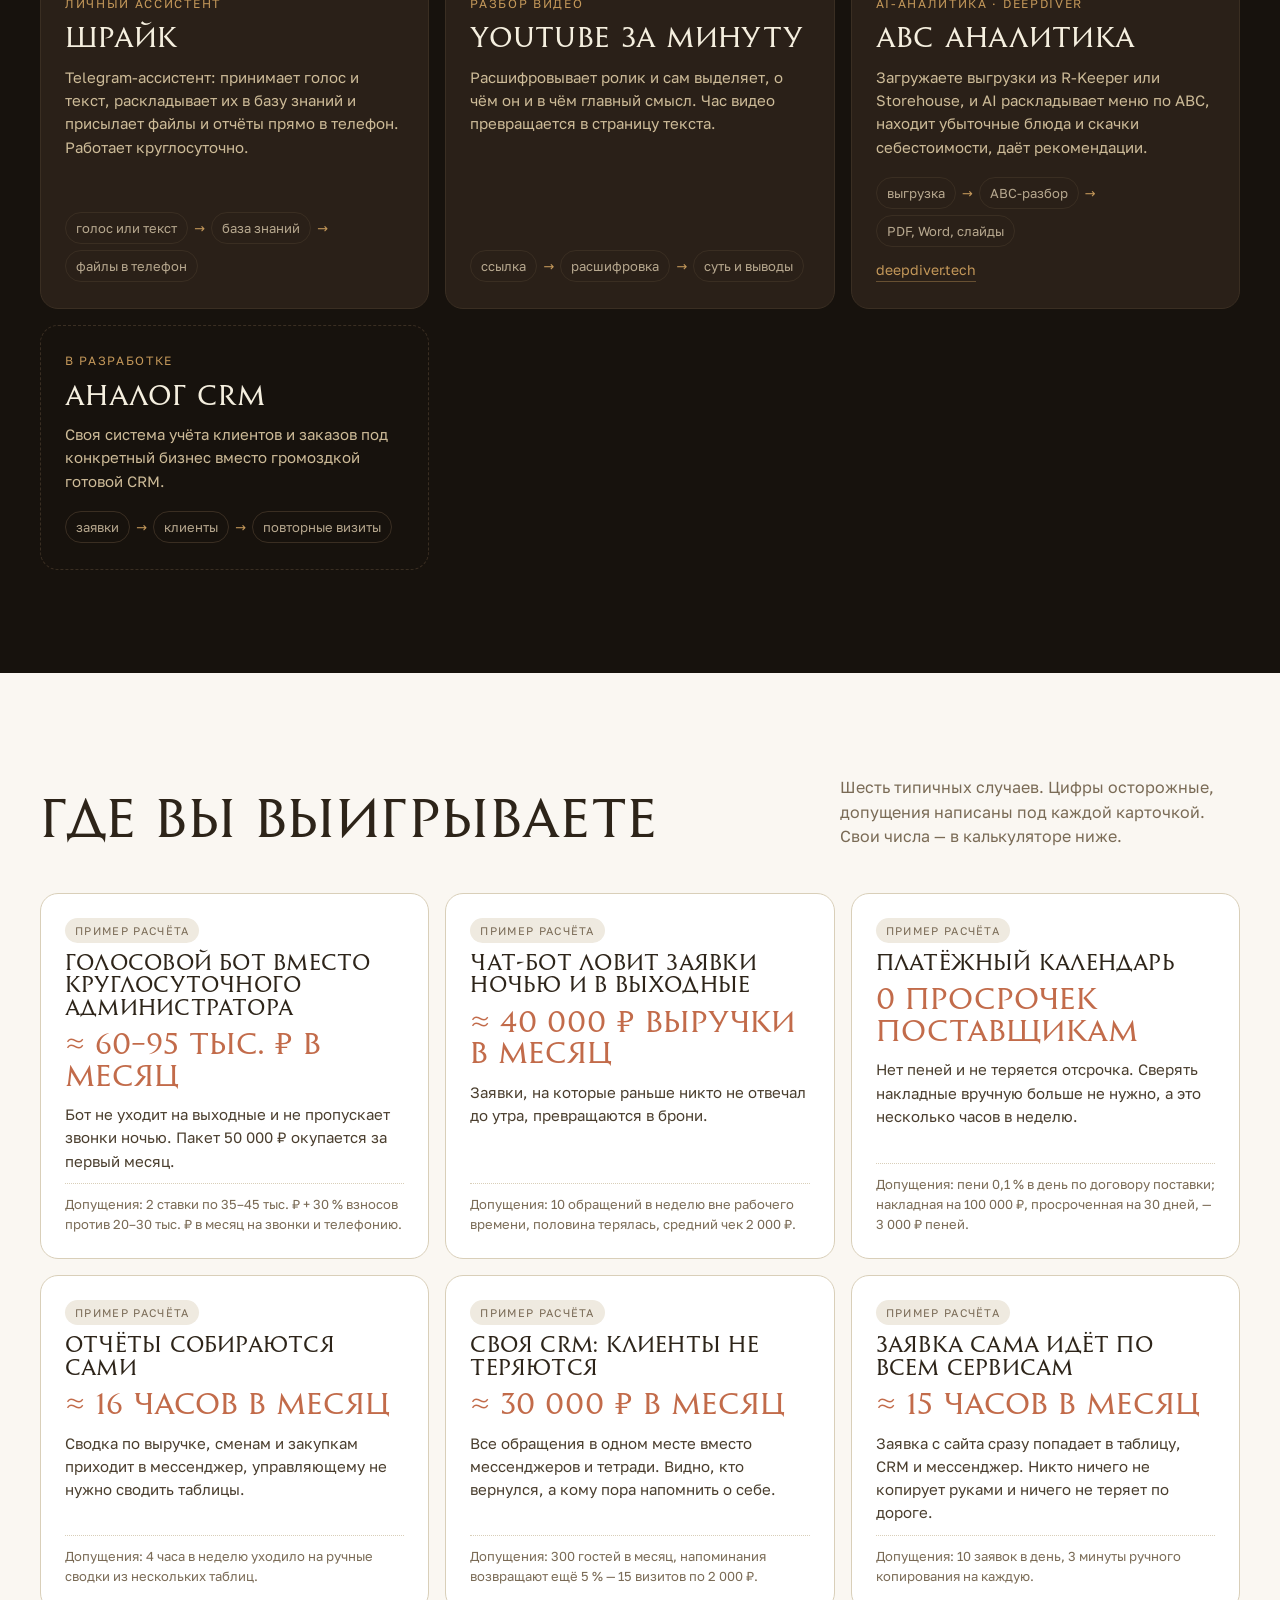
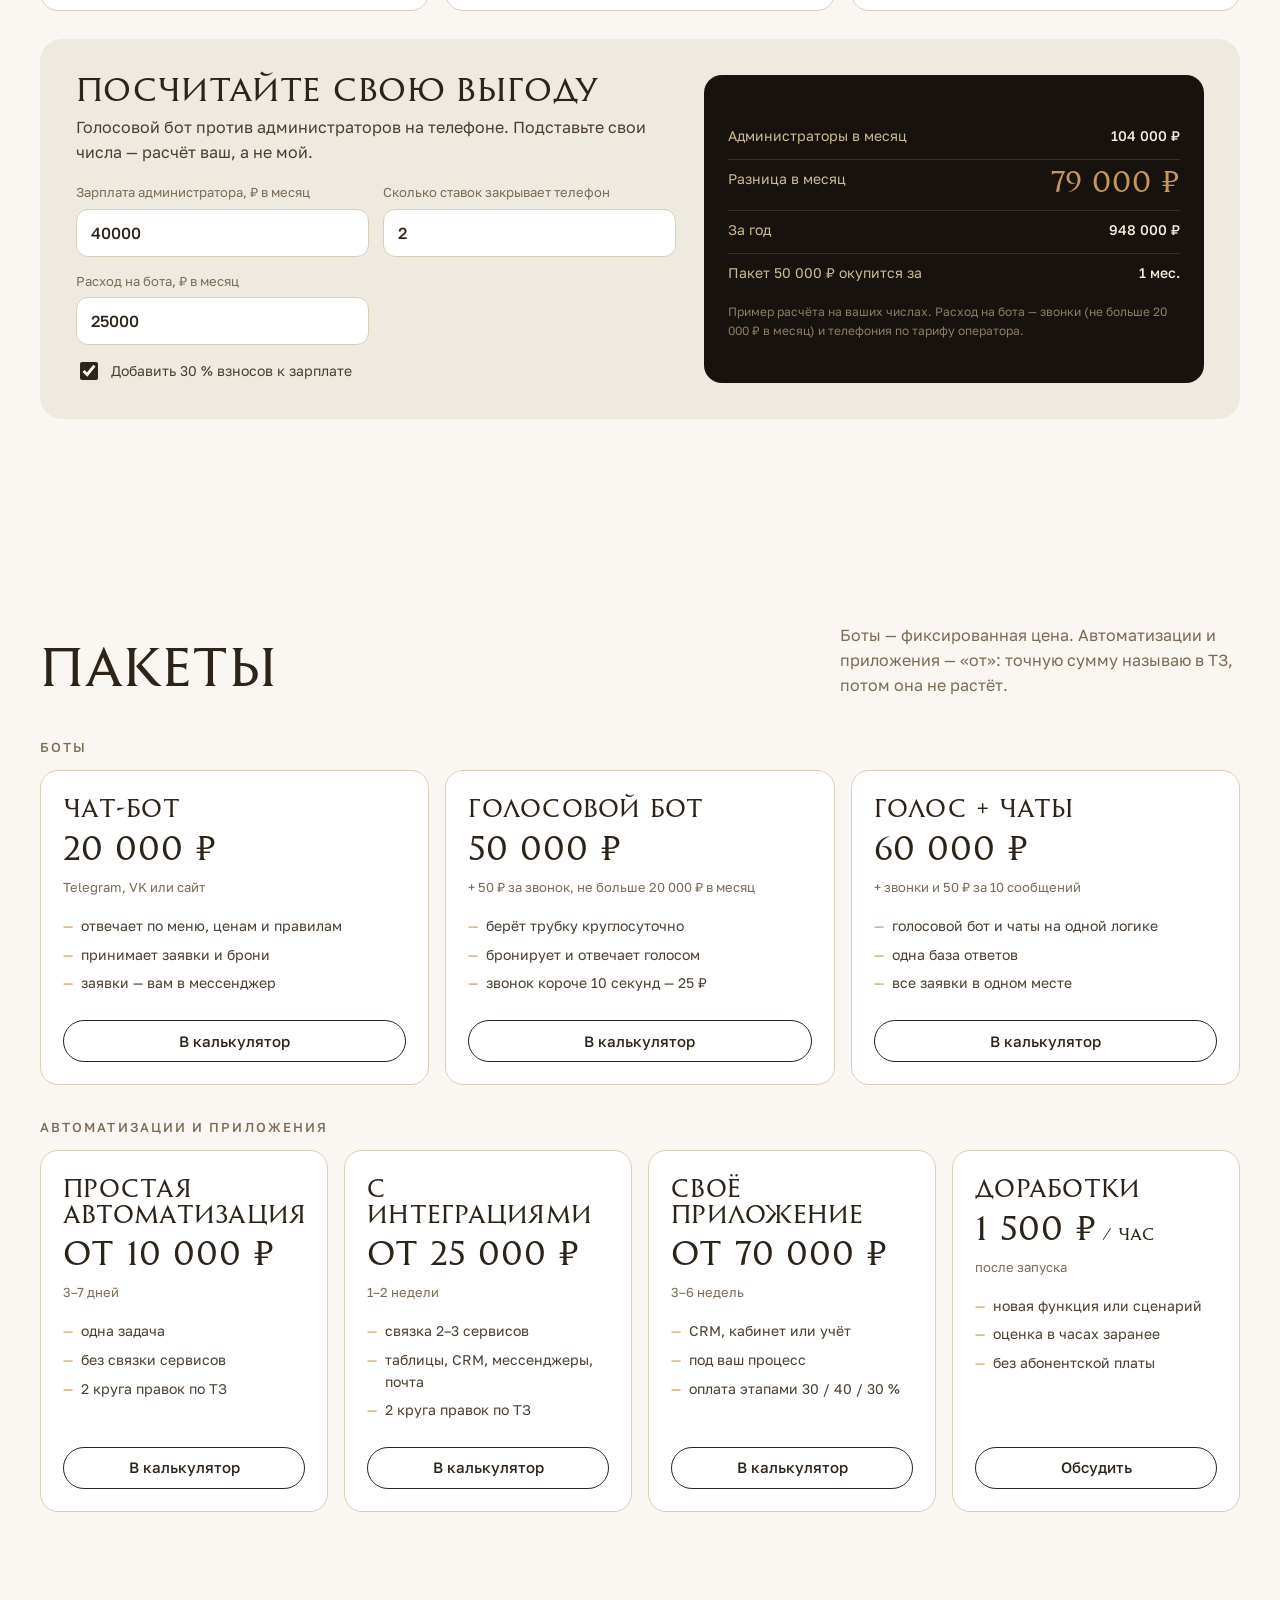
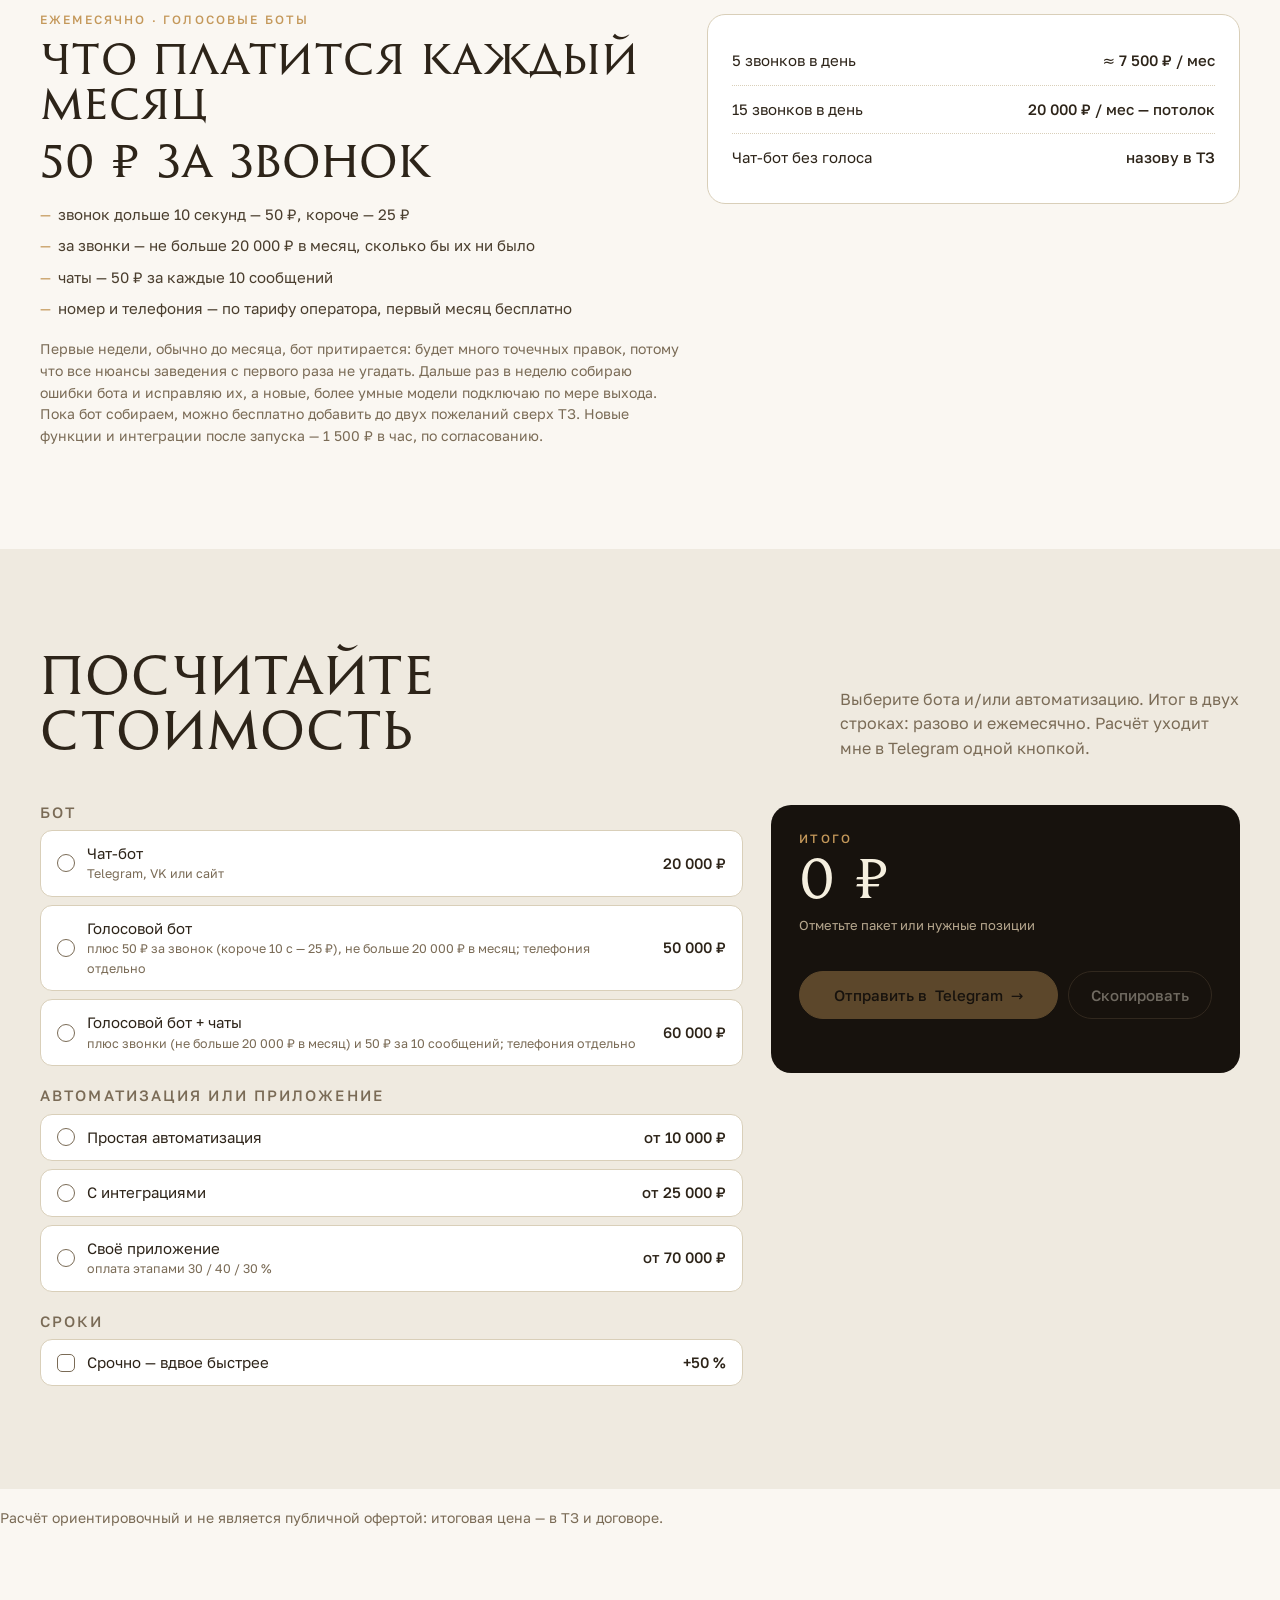
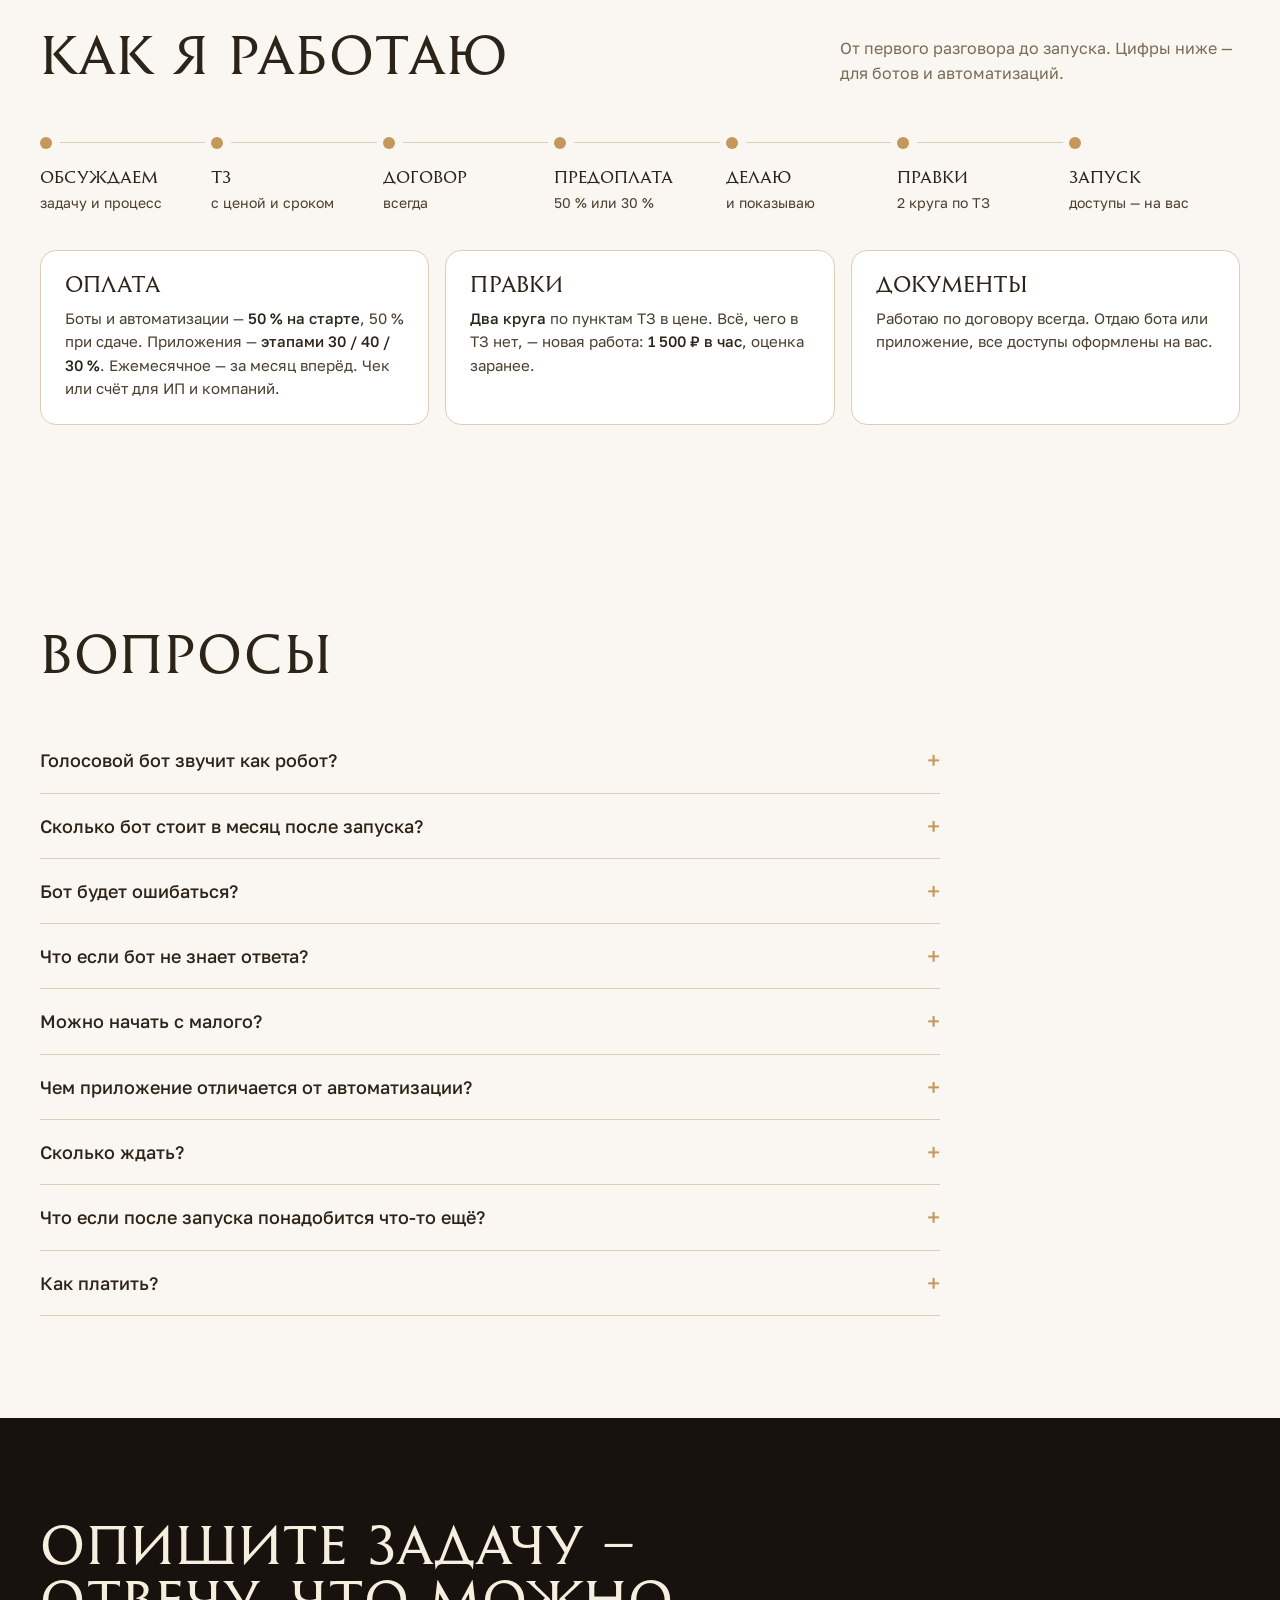
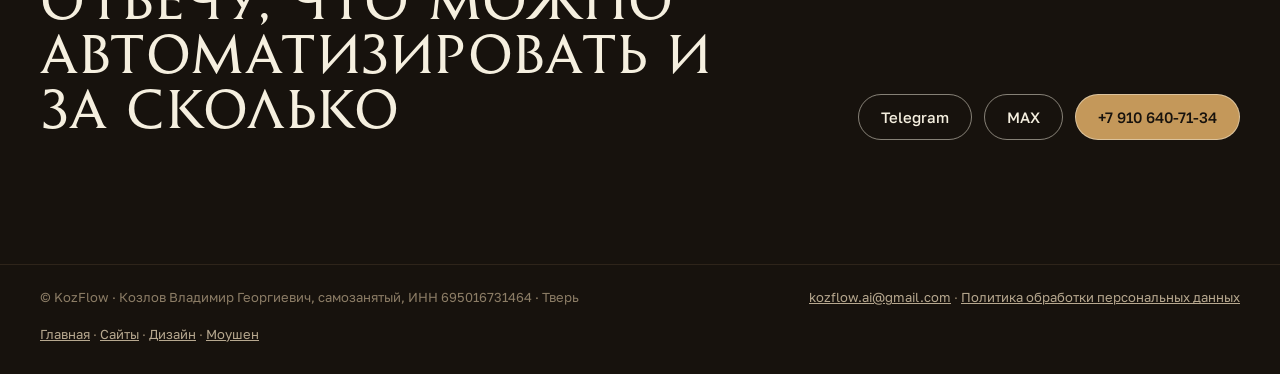
==== commit 71934d64: "feat(prices): thin header with a craft sheet on the phone, sliding highlight on desktop Phone: 56 px" ====
--- a/avtomatizacii.html
+++ b/avtomatizacii.html
@@ -14,7 +14,7 @@
 <meta property="og:image" content="https://kozflow.ru/assets/logo.webp">
 <link rel="canonical" href="https://kozflow.ru/avtomatizacii">
 <link rel="icon" href="assets/logo.webp">
-<link rel="stylesheet" href="css/price.css">
+<link rel="stylesheet" href="css/price.css?v=2">
 <script type="application/ld+json">
 {
   "@context": "https://schema.org",
@@ -184,13 +184,28 @@
 </head>
 <body>
 
-<header class="pg-top"><div class="wrap">
-  <a class="pg-logo" href="/">KozFlow</a>
+<header class="pg-top" style="--pc:#B0844A"><div class="wrap">
+  <a class="pg-logo" href="/" aria-label="KozFlow — на главную"><img src="assets/mark.svg" alt="" width="38" height="21"><span>KozFlow</span></a>
   <nav class="pg-tabs" aria-label="Услуги">
-    <a href="/sayty">Сайты</a><a href="/dizayn">Дизайн</a><a href="/moushen">Моушен</a><a href="/avtomatizacii" aria-current="page">Автоматизации</a>
+    <a href="/sayty" style="--c:#3A4A3D;--cd:#3A4A3D">Сайты</a><a href="/dizayn" style="--c:#C26B4A;--cd:#A9563A">Дизайн</a><a href="/moushen" style="--c:#4F7896;--cd:#3F6582">Моушен</a><a href="/avtomatizacii" style="--c:#B0844A;--cd:#8C6532" aria-current="page"><svg class="ic" viewBox="0 0 24 24" aria-hidden="true"><path d="M4 7a3 3 0 0 1 3-3h10a3 3 0 0 1 3 3v6a3 3 0 0 1-3 3h-6.5L6 20v-4H7a3 3 0 0 1-3-3z"/><path d="M9 10h.01M12 10h.01M15 10h.01"/></svg>Автоматизации</a><i class="pg-ind" aria-hidden="true"></i>
   </nav>
-  <a class="btn fill" href="https://t.me/kozflow" target="_blank" rel="noopener">Написать</a>
-</div></header>
+  <button class="pg-cur" type="button" aria-haspopup="dialog" aria-expanded="false" aria-controls="pg-menu" style="--c:#B0844A"><i></i>Автоматизации<svg class="dn" viewBox="0 0 24 24" aria-hidden="true"><path d="m7 10 5 5 5-5"/></svg></button>
+  <a class="btn fill pg-write" href="https://t.me/kozflow" target="_blank" rel="noopener">Написать <span class="ar">→</span></a>
+  <a class="pg-tg" href="https://t.me/kozflow" target="_blank" rel="noopener" aria-label="Написать в Telegram"><svg class="" viewBox="0 0 24 24" aria-hidden="true"><path d="M21 4 3 11.2l6.3 2.2L11.5 20l3.4-4.3 4.3 3.1z"/><path d="m21 4-11.7 9.4"/></svg></a>
+</div><i class="pg-prog" aria-hidden="true"></i></header>
+<dialog class="pg-menu" id="pg-menu" aria-label="Услуги">
+  <div class="pg-sheet">
+    <span class="pg-grab" aria-hidden="true"></span>
+    <p class="eyebrow">Услуги</p>
+    <nav aria-label="Услуги">
+      <a href="/sayty" style="--c:#3A4A3D"><span class="ic"><svg class="" viewBox="0 0 24 24" aria-hidden="true"><rect x="3" y="4.5" width="18" height="15" rx="2.5"/><path d="M3 9h18M6.5 6.8h.01M9.3 6.8h.01"/></svg></span><span class="nm"><b>Сайты</b><span class="fr" data-from="от 25 000 ₽"></span></span><span class="go" aria-hidden="true"></span></a>
+      <a href="/dizayn" style="--c:#C26B4A"><span class="ic"><svg class="" viewBox="0 0 24 24" aria-hidden="true"><path d="M12 3.5 18.5 10 12 20.5 5.5 10z"/><circle cx="12" cy="11" r="1.7"/><path d="M12 3.5v5.8"/></svg></span><span class="nm"><b>Дизайн</b><span class="fr" data-from="от 1 200 ₽"></span></span><span class="go" aria-hidden="true"></span></a>
+      <a href="/moushen" style="--c:#4F7896"><span class="ic"><svg class="" viewBox="0 0 24 24" aria-hidden="true"><circle cx="12" cy="12" r="8.5"/><path d="M10.2 8.8v6.4l5.3-3.2z"/></svg></span><span class="nm"><b>Моушен</b><span class="fr" data-from="от 2 000 ₽"></span></span><span class="go" aria-hidden="true"></span></a>
+      <a href="/avtomatizacii" style="--c:#B0844A" aria-current="page"><span class="ic"><svg class="" viewBox="0 0 24 24" aria-hidden="true"><path d="M4 7a3 3 0 0 1 3-3h10a3 3 0 0 1 3 3v6a3 3 0 0 1-3 3h-6.5L6 20v-4H7a3 3 0 0 1-3-3z"/><path d="M9 10h.01M12 10h.01M15 10h.01"/></svg></span><span class="nm"><b>Автоматизации</b><span class="fr" data-from="от 10 000 ₽"></span></span><span class="go" aria-hidden="true"></span></a>
+    </nav>
+    <div class="pg-sheet-foot"><a href="/">← На главную</a><form method="dialog"><button type="submit">Закрыть</button></form></div>
+  </div>
+</dialog>
 
 <main>
 <section class="pg-hero"><div class="wrap">
@@ -435,5 +450,6 @@
 </div></footer>
 
 <script type="module" src="js/price.js"></script>
+<script src="js/pg-top.js?v=1" defer></script>
 </body>
 </html>
--- a/css/price.css
+++ b/css/price.css
@@ -46,14 +46,65 @@
 .btn:hover .ar{transform:translateX(3px)}
 
 /* ── шапка ── */
-.pg-top{position:sticky;top:0;z-index:20;background:rgba(250,247,242,.9);-webkit-backdrop-filter:blur(10px);backdrop-filter:blur(10px);border-bottom:1px solid var(--line)}
+/* ПК: стеклянная полоса, у вкладок цветные метки ремёсел, подсветка переезжает за наведением (js/pg-top.js).
+   Телефон (≤640): 56 px — знак, кнопка текущей страницы → нижний лист ремёсел, круглая Telegram; прячется при скролле вниз. */
+.pg-top{position:sticky;top:0;z-index:20;background:rgba(250,247,242,.86);-webkit-backdrop-filter:saturate(1.5) blur(16px);backdrop-filter:saturate(1.5) blur(16px);
+  border-bottom:1px solid rgba(217,207,185,.75);transition:transform .45s var(--ease)}
 .pg-top .wrap{display:flex;align-items:center;gap:24px;height:68px}
-.pg-logo{font:500 21px/1 var(--disp);letter-spacing:.06em;text-decoration:none;text-transform:uppercase}
-.pg-tabs{display:flex;gap:2px;margin-left:auto;padding:4px;border-radius:999px;background:var(--bg-alt)}
-.pg-tabs a{padding:8px 16px;border-radius:999px;font-size:14px;color:var(--ink-soft);text-decoration:none;white-space:nowrap;transition:background .3s var(--ease),color .3s var(--ease)}
+.pg-logo{display:inline-flex;align-items:center;gap:10px;font:500 20px/1 var(--disp);letter-spacing:.06em;text-decoration:none;text-transform:uppercase}
+.pg-logo img{width:38px;height:auto}
+.pg-tabs{position:relative;display:flex;gap:2px;margin-left:auto;padding:4px;border-radius:999px;background:rgba(239,234,224,.85);box-shadow:inset 0 0 0 1px rgba(217,207,185,.55)}
+.pg-tabs a{position:relative;z-index:1;display:inline-flex;align-items:center;gap:8px;padding:8px 16px 8px 13px;border-radius:999px;font-size:14px;color:var(--ink-soft);text-decoration:none;white-space:nowrap;transition:color .35s var(--ease)}
+.pg-tabs a::before{content:"";flex:none;width:7px;height:7px;border-radius:50%;background:var(--c,var(--gold));transition:background .35s var(--ease)}
+.pg-tabs a .ic{flex:none;width:15px;height:15px;margin:0 -1px 0 -3px;fill:none;stroke:currentColor;stroke-width:1.8;stroke-linecap:round;stroke-linejoin:round}
+.pg-tabs a[aria-current="page"]::before{display:none}
+.pg-tabs a[aria-current="page"]:not(.on) .ic{color:var(--c)}
 .pg-tabs a:hover{color:var(--ink)}
-.pg-tabs a[aria-current="page"]{background:var(--ink);color:var(--cream)}
+.pg-tabs a.on{color:var(--cream)}
+.pg-tabs a.on::before{background:var(--cream)}
+.pg-ind{position:absolute;z-index:0;top:4px;bottom:4px;left:0;width:0;border-radius:999px;background:var(--ink);opacity:0;pointer-events:none;
+  box-shadow:0 8px 18px -10px rgba(45,36,25,.7);transition:transform .55s var(--ease),width .55s var(--ease),background-color .55s var(--ease),opacity .3s}
+.pg-ind.nt{transition:none}
+html:not(.pg-js) .pg-tabs a[aria-current="page"]{background:var(--ink);color:var(--cream)}
 .pg-top .btn{min-height:40px;padding:0 18px;font-size:14px}
+.pg-cur,.pg-tg{display:none}
+.pg-prog{position:absolute;left:0;right:0;bottom:-1px;height:2px;background:var(--pc,var(--gold));transform:scaleX(0);transform-origin:0 50%;pointer-events:none}
+.pg-top.hid{transform:translateY(calc(-100% - 2px))}
+html.pg-lock{overflow:hidden}
+
+/* лист ремёсел (телефон) */
+.pg-menu{position:fixed;inset:auto 0 0;margin:0;width:100%;max-width:none;max-height:none;padding:0;border:0;background:none;color:var(--ink);overflow:visible}
+.pg-menu::backdrop{background:rgba(23,18,13,.45);-webkit-backdrop-filter:blur(3px);backdrop-filter:blur(3px)}
+.pg-sheet{padding:10px 14px calc(14px + env(safe-area-inset-bottom));border-radius:26px 26px 0 0;background:var(--bg);box-shadow:0 -24px 60px -24px rgba(23,18,13,.55)}
+.pg-menu[open] .pg-sheet{animation:pg-up .5s var(--ease)}
+.pg-menu[open]::backdrop{animation:pg-fade .35s ease}
+@keyframes pg-up{from{transform:translateY(100%)}}
+@keyframes pg-fade{from{opacity:0}}
+.pg-grab{display:block;width:38px;height:4px;margin:0 auto 16px;border-radius:4px;background:var(--line)}
+.pg-sheet .eyebrow{margin:0 8px 8px}
+.pg-sheet nav{display:grid;gap:4px}
+.pg-sheet nav a{display:grid;grid-template-columns:46px minmax(0,1fr) auto;align-items:center;gap:14px;padding:9px 12px 9px 9px;border-radius:18px;text-decoration:none;transition:background .25s}
+.pg-sheet nav a:active{background:var(--bg-alt)}
+.pg-sheet nav a[aria-current="page"]{background:var(--bg-alt)}
+.pg-sheet .ic{display:grid;place-items:center;width:46px;height:46px;border-radius:14px;background:var(--c);color:var(--cream)}
+.pg-sheet .ic svg{width:22px;height:22px;fill:none;stroke:currentColor;stroke-width:1.7;stroke-linecap:round;stroke-linejoin:round}
+.pg-sheet .nm b{display:block;font:400 22px/1.05 var(--disp);text-transform:uppercase;letter-spacing:.01em}
+.pg-sheet .fr{display:block;margin-top:4px;font-size:13px;line-height:1.2;color:var(--ink-mute)}
+.pg-sheet .fr::after{content:attr(data-from)}
+.pg-sheet .go::after{content:"→";font-size:18px;color:var(--ink-mute)}
+.pg-sheet a[aria-current="page"] .go::after{content:"Вы здесь";font-size:12px;letter-spacing:.04em;color:var(--c)}
+.pg-sheet-foot{display:flex;justify-content:space-between;align-items:center;margin:12px 8px 0;padding-top:12px;border-top:1px solid var(--line);font-size:14px}
+.pg-sheet-foot a{color:var(--ink-soft);text-decoration:none}
+.pg-sheet-foot button{padding:8px 0;border:0;background:none;color:var(--ink-mute);font:inherit;cursor:pointer}
+@media (max-width:370px){
+  .pg-logo span{display:none}
+  .pg-sheet .nm b{font-size:19px}
+  .pg-sheet a[aria-current="page"] .go::after{content:"✓";font-size:17px}
+}
+@media (prefers-reduced-motion:reduce){
+  .pg-top,.pg-ind,.pg-cur .dn{transition:none}
+  .pg-menu[open] .pg-sheet,.pg-menu[open]::backdrop{animation:none}
+}
 
 /* ── первый экран ── */
 .pg-hero{padding:clamp(40px,6vw,80px) 0 clamp(56px,7vw,96px)}
@@ -231,12 +282,18 @@
 
 /* ── телефон ── */
 @media (max-width:640px){
-  .pg-top .wrap{flex-wrap:wrap;height:auto;gap:10px 16px;padding-top:12px;padding-bottom:10px}
-  .pg-top .btn{margin-left:auto}
-  .pg-tabs{order:3;width:calc(100% + 2 * var(--pad));margin:0 calc(-1 * var(--pad));padding:4px var(--pad);border-radius:0;background:none;overflow-x:auto;scrollbar-width:none}
-  .pg-tabs::-webkit-scrollbar{display:none}
-  .pg-tabs a{background:var(--bg-alt)}
-  html{scroll-padding-top:120px}
+  .pg-top .wrap{height:56px;gap:10px}
+  .pg-logo{gap:8px;font-size:16px}
+  .pg-logo img{width:32px}
+  .pg-tabs,.pg-write{display:none}
+  .pg-cur{display:inline-flex;align-items:center;gap:8px;min-width:0;height:40px;margin-left:auto;padding:0 10px 0 13px;border:1px solid rgba(217,207,185,.9);border-radius:999px;
+    background:rgba(255,255,255,.5);color:var(--ink);font:500 14px/1 var(--text);white-space:nowrap;cursor:pointer;-webkit-tap-highlight-color:transparent}
+  .pg-cur i{flex:none;width:8px;height:8px;border-radius:50%;background:var(--c,var(--gold))}
+  .pg-cur .dn{flex:none;width:16px;height:16px;fill:none;stroke:var(--ink-mute);stroke-width:2;stroke-linecap:round;stroke-linejoin:round;transition:transform .35s var(--ease)}
+  .pg-cur[aria-expanded="true"] .dn{transform:rotate(180deg)}
+  .pg-tg{display:grid;place-items:center;flex:none;width:40px;height:40px;border-radius:50%;background:var(--ink);color:var(--cream)}
+  .pg-tg svg{width:19px;height:19px;margin-left:-2px;fill:none;stroke:currentColor;stroke-width:1.8;stroke-linejoin:round;stroke-linecap:round}
+  html{scroll-padding-top:68px}
   .sec-h{flex-direction:column;align-items:flex-start;gap:12px}
   h1,h2,h3{overflow-wrap:break-word}
   .sec-h h2,.pg-contact h2{font-size:clamp(28px,8.2vw,34px)}
